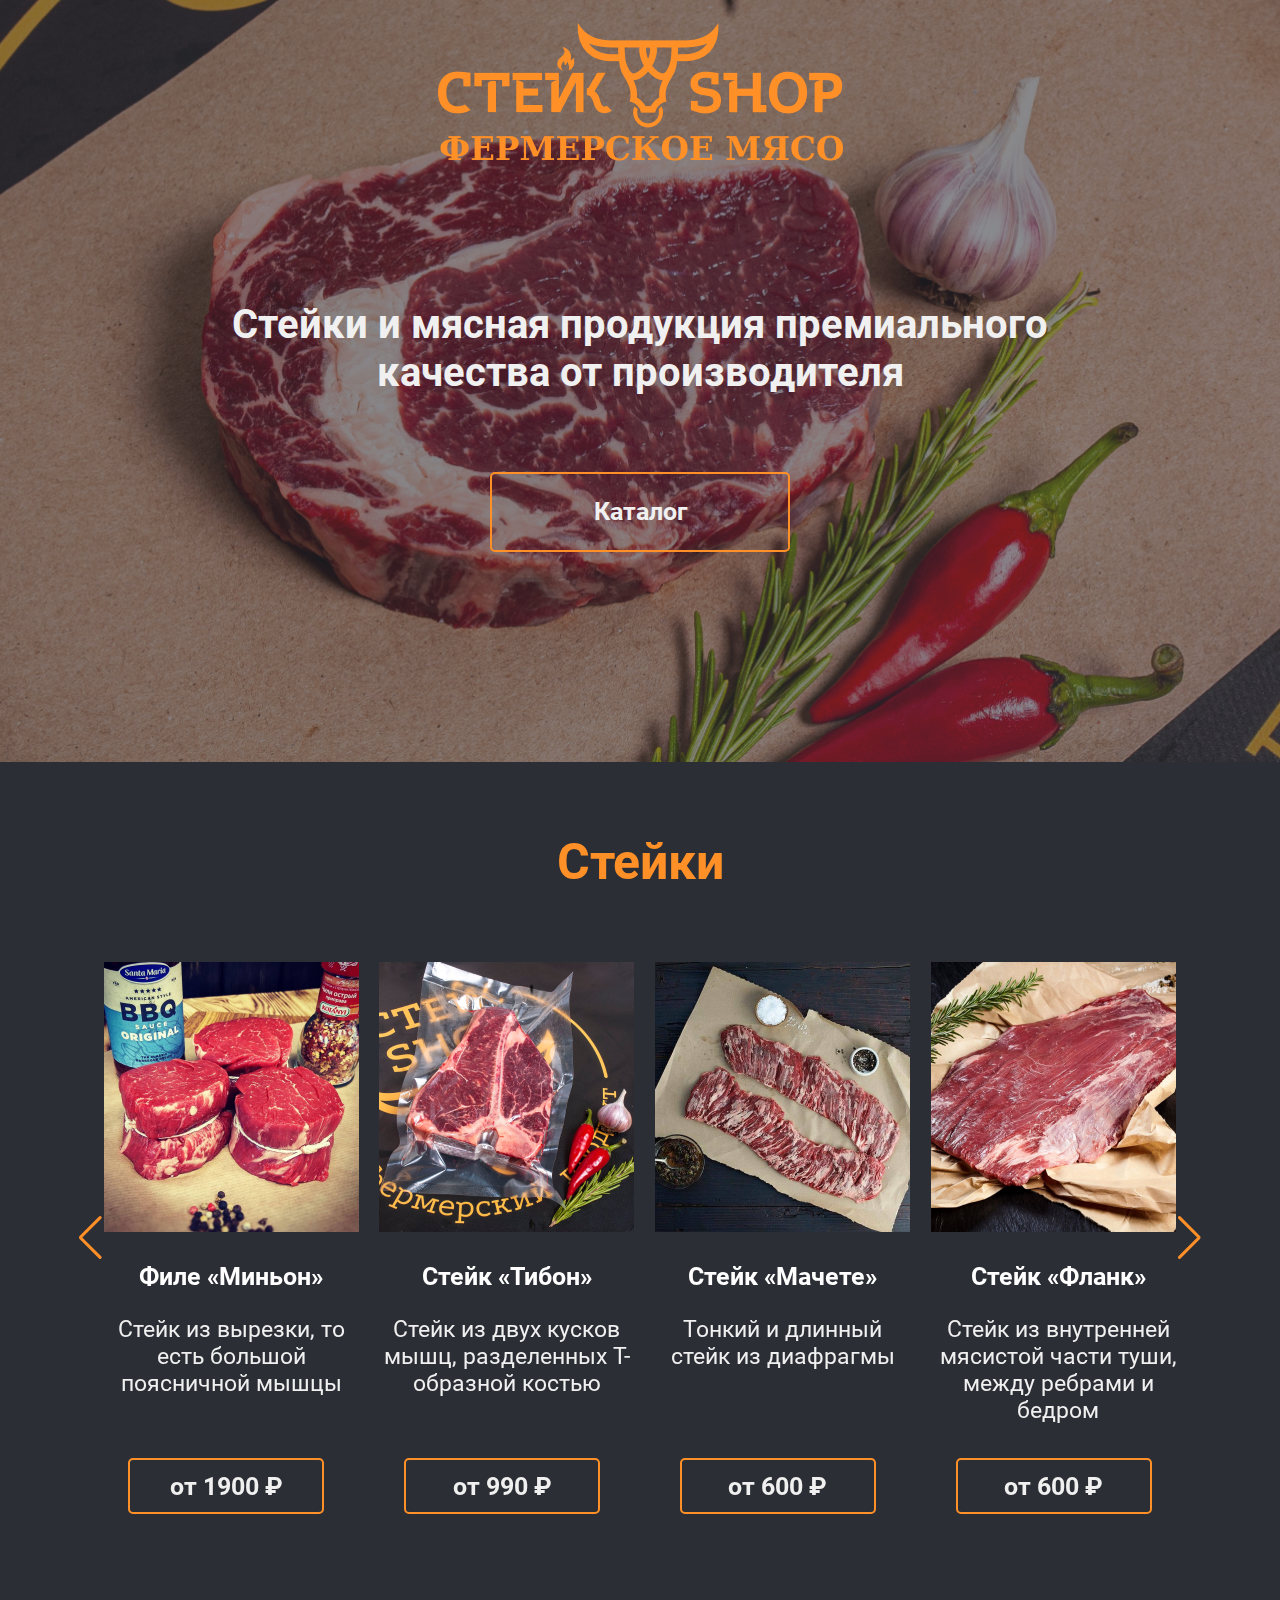
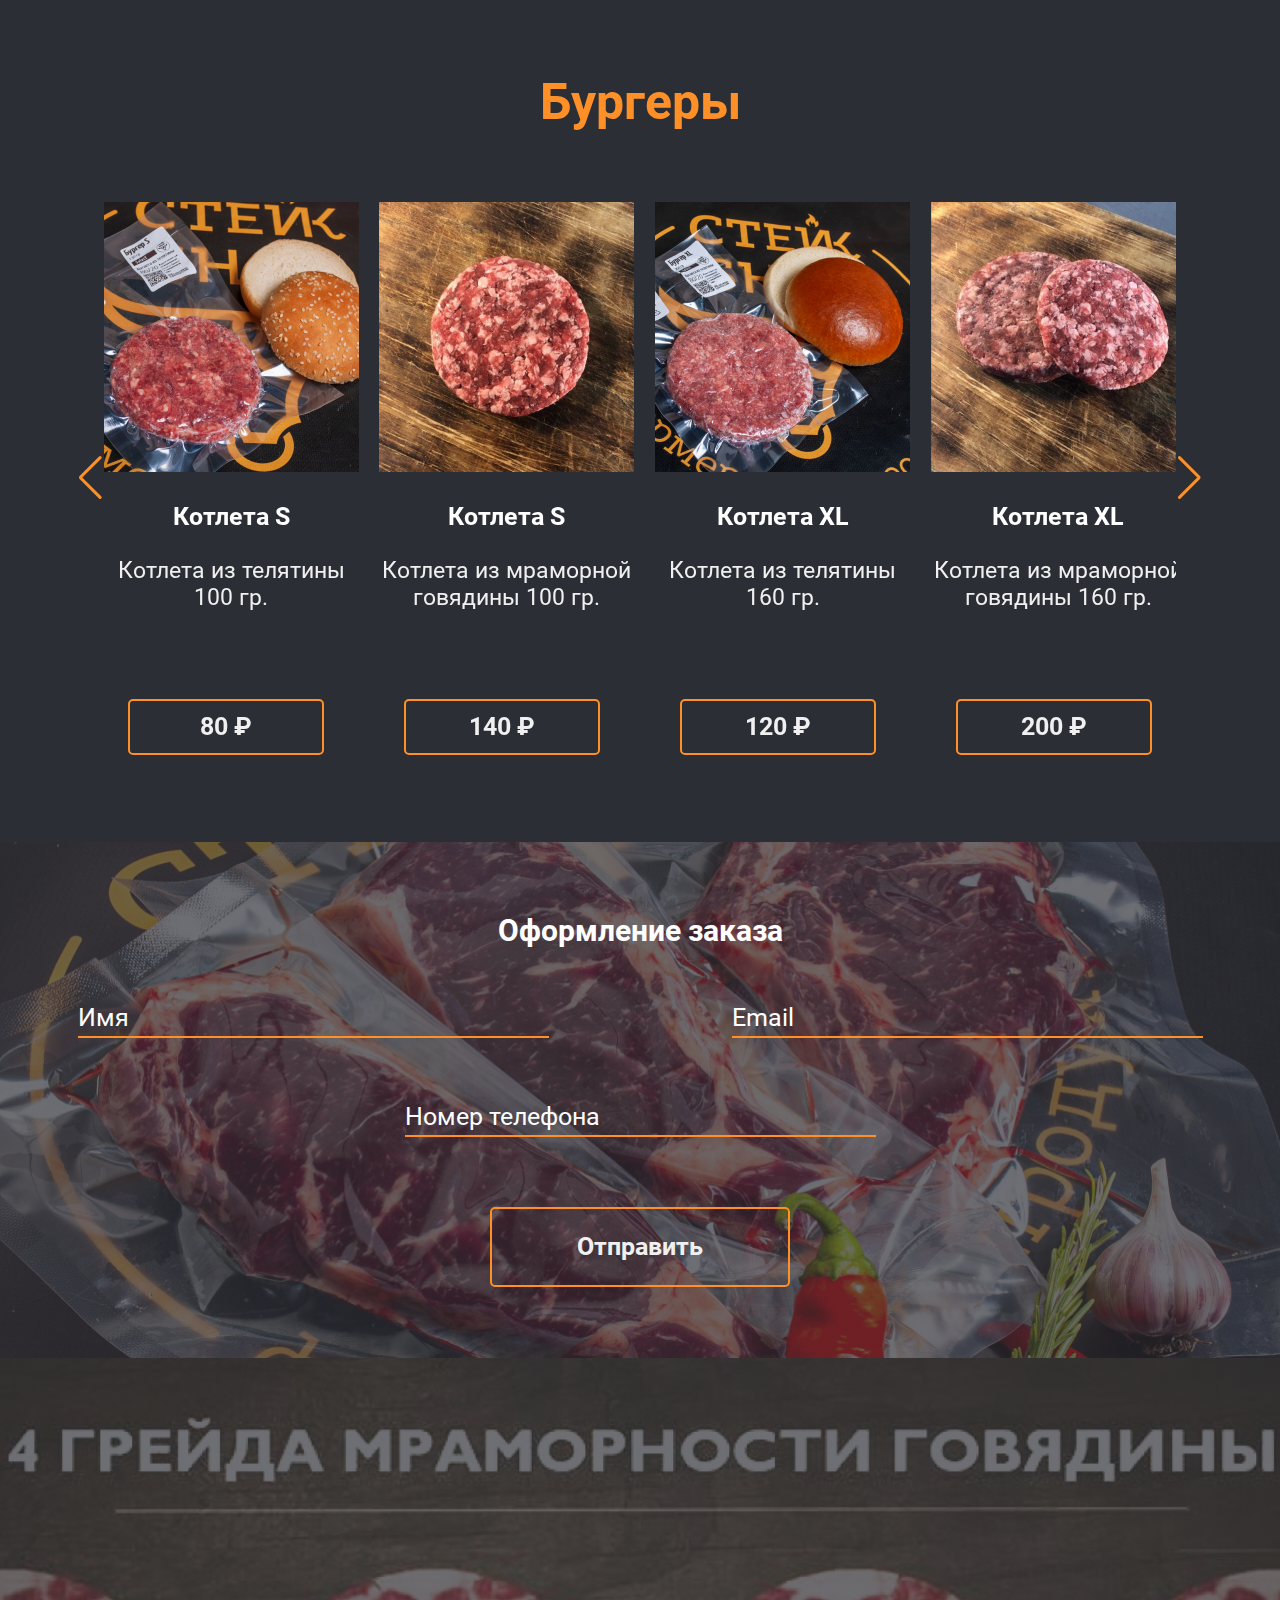
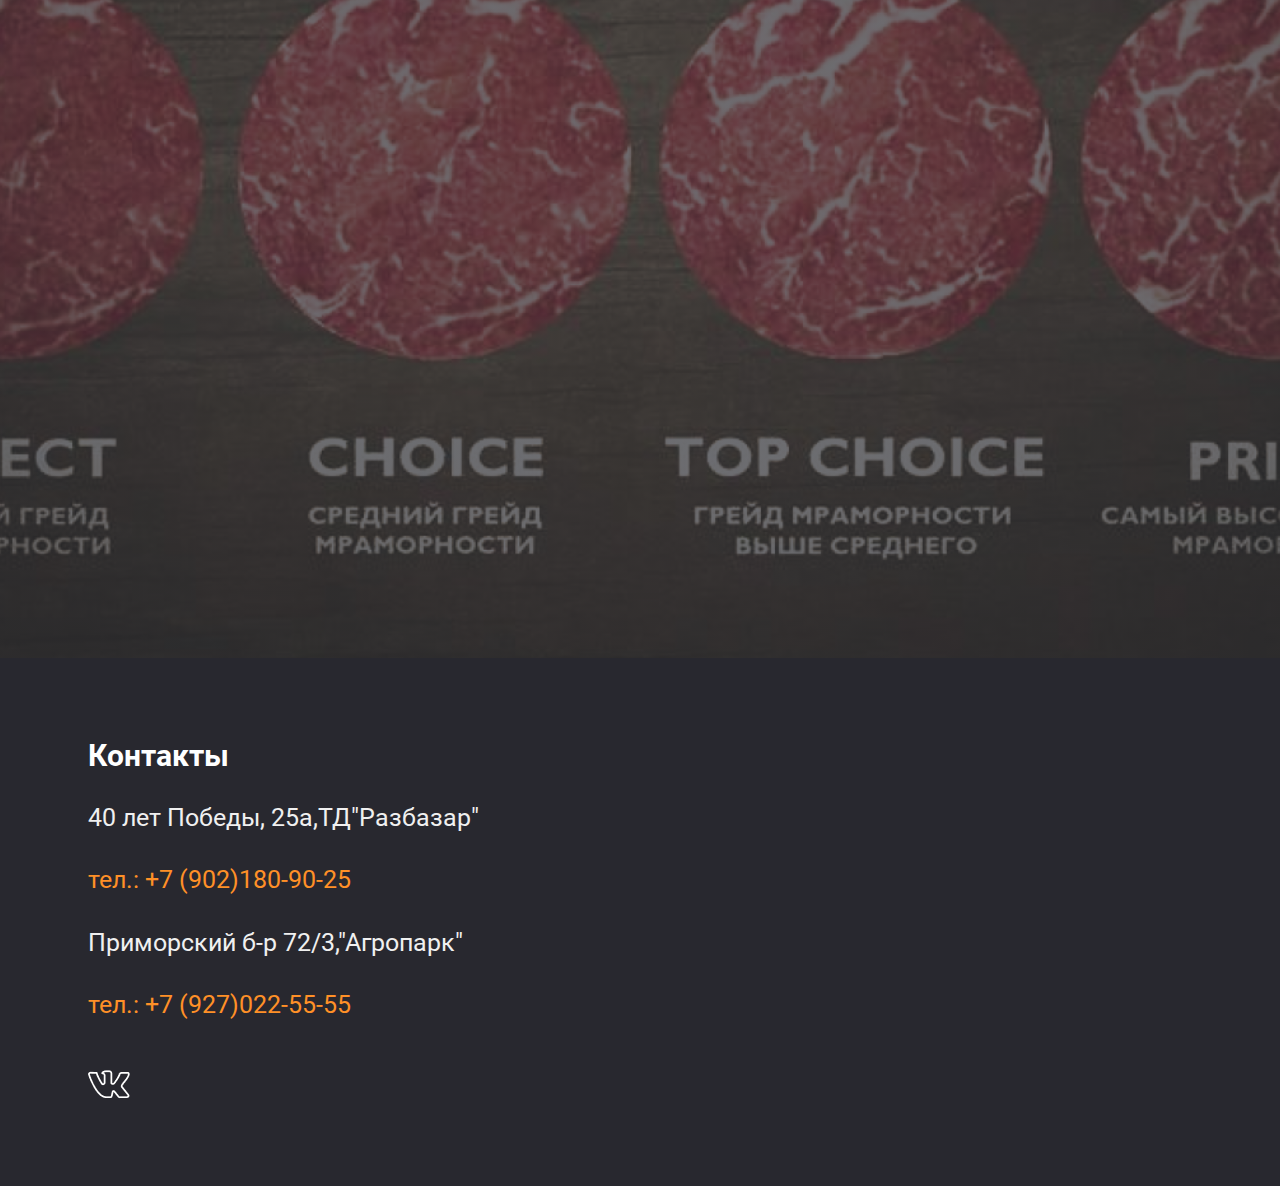
==== index.html @ 7bd22d9b "корректировка" ====
<!DOCTYPE html>
<html lang="ru">

<head>
    <meta charset="UTF-8">
    <meta http-equiv="X-UA-Compatible" content="IE=edge">
    <meta name="viewport" content="width=device-width, initial-scale=1.0, maximum-scale=1.0, user-scalable=no">
    <link rel="icon" href="">
    <title>СТЕЙК SHOP</title>
    <link href="css/bootstrap.min.css" rel="stylesheet">
    <link href="css/swiper-bundle.min.css" rel="stylesheet">
    <link href="css/style.css" rel="stylesheet">

</head>

<body>
<main class="main">
    <div class="container">

        <div class="header">
            <div class="header-logo">
                <img srcset="img/mv_Steak/logo_mv.png 144w, img/logo.png 405w"
                     sizes="(max-width: 768px) 144px, 405px"
                     src="img/logo.png" alt="СТЕЙК SHOP">
            </div>
        </div>

        <div class="main-content">
            <div class="main-title">
                <h1>Стейки и мясная продукция премиального<br>качества от производителя</h1>
            </div>
        </div>
        <a href="#catalog">
            <button class="button header-btn">
                Каталог
            </button>
        </a>

    </div>
</main>
<!-- Секция Карусели -->
<section id="catalog" class="features">
    <!-- Карусель Стейки -->
    <div class="container">
        <h1 class="section-header">
            Стейки
        </h1>
        <div class="swiper-box">
            <!-- Кнопка навигации-->
            <div class="swiper-button-prev"></div>
            <div class="swiper">
                <div class="swiper-wrapper">
                    <div class="swiper-slide">
                        <div id="1" class="link">
                            <div class="features-img">
                                <picture>
                                    <img srcset="img/Mobile/Minien.png 150w, img/Desktop/Minien.png 255w"
                                         sizes="(max-width: 768px) 150px, 255px"
                                         src="img/Desktop/Minien.png" alt="Филе «Миньон»">
                                </picture>
                            </div>
                            <h2 class="second-header">Филе «Миньон»</h2>
                            <P>Стейк из вырезки, то есть большой поясничной мышцы</P>
                        </div>
                        <a href="#order">
                            <button class="button header-btn">
                                от 1900 ₽
                            </button>
                        </a>
                    </div>
                    <div class="swiper-slide">
                        <div id="2" class="link">
                            <div class="features-img">
                                <picture>
                                    <img srcset="img/Mobile/Tibon.png 150w, img/Desktop/Tibon.png 255w"
                                         sizes="(max-width: 768px) 150px, 255px"
                                         src="img/Desktop/Tibon.png" alt="Стейк «Тибон»">
                                </picture>
                            </div>
                            <h2 class="second-header">Стейк «Тибон»</h2>
                            <P>Стейк из двух кусков мышц, разделенных
                                Т-образной костью</P>
                        </div>
                        <a href="#order">
                            <button class="button header-btn">
                                от 990 ₽
                            </button>
                        </a>
                    </div>
                    <div class="swiper-slide">
                        <div id="3" class="link">
                            <div class="features-img">
                                <picture>
                                    <img srcset="img/Mobile/machete.png 150w, img/Desktop/machete.png 255w"
                                         sizes="(max-width: 768px) 150px, 255px"
                                         src="img/Desktop/machete.png" alt="Стейк «Мачете»">
                                </picture>
                            </div>
                            <h2 class="second-header">Стейк «Мачете»</h2>
                            <P>Тонкий и длинный стейк из диафрагмы</P>
                        </div>
                        <a href="#order">
                            <button class="button header-btn">
                                от 600 ₽
                            </button>
                        </a>
                    </div>
                    <div class="swiper-slide">
                        <div id="4" class="link">
                            <div class="features-img">
                                <picture>
                                    <img srcset="img/Mobile/Flank.png 150w, img/Desktop/Flank.png 255w"
                                         sizes="(max-width: 768px) 150px, 255px"
                                         src="img/Desktop/Flank.png" alt="Стейк «Фланк»">
                                </picture>
                            </div>
                            <h2 class="second-header">Стейк «Фланк»</h2>
                            <P>Стейк из внутренней мясистой части туши, между ребрами
                                и бедром</P>
                        </div>
                        <a href="#order">
                            <button class="button header-btn">
                                от 600 ₽
                            </button>
                        </a>
                    </div>
                    <div class="swiper-slide">
                        <div id="5" class="link">
                            <div class="features-img">
                                <picture>
                                    <img srcset="img/Mobile/Ribay.png 150w, img/Desktop/Ribay.png 255w"
                                         sizes="(max-width: 768px) 150px, 255px"
                                         src="img/Desktop/Ribay.png" alt="Стейк «Рибай»">
                                </picture>
                            </div>
                            <h2 class="second-header">Стейк «Рибай»</h2>
                            <P>Толстый край спинной части реберной клетки быка </P>
                        </div>
                        <a href="#order">
                            <button class="button header-btn">
                                от 1400 ₽
                            </button>
                        </a>
                    </div>
                    <div class="swiper-slide">
                        <div id="6" class="link">
                            <div class="features-img">
                                <picture>
                                    <img srcset="img/Mobile/Cowboy.png 150w, img/Desktop/Cowboy.png 255w"
                                         sizes="(max-width: 768px) 150px, 255px"
                                         src="img/Desktop/Cowboy.png" alt="Стейк «Ковбой»">
                                </picture>
                            </div>
                            <h2 class="second-header">Стейк «Ковбой»</h2>
                            <P>Это тот же Рибай, только на коротком ребре</P>
                        </div>
                        <a href="#order">
                            <button class="button header-btn">
                                от 1200 ₽
                            </button>
                        </a>
                    </div>
                    <div class="swiper-slide">
                        <div id="7" class="link">
                            <div class="features-img">
                                <picture>
                                    <img srcset="img/Mobile/Tomagavk.png 150w, img/Desktop/Tomagavk.png 255w"
                                         sizes="(max-width: 768px) 150px, 255px"
                                         src="img/Desktop/Tomagavk.png" alt="Стейк «Томагавк»">
                                </picture>
                            </div>
                            <h2 class="second-header">Стейк «Томагавк»</h2>
                            <P>Рибай на длинном зачищенном ребре длиной примерно 15 сантиметров</P>
                        </div>
                        <a href="#order">
                            <button class="button header-btn">
                                от 1400 ₽
                            </button>
                        </a>
                    </div>
                    <div class="swiper-slide">
                        <div id="8" class="link">
                            <div class="features-img">
                                <picture>
                                    <img srcset="img/Mobile/Strip.png 150w, img/Desktop/Strip.png 255w"
                                         sizes="(max-width: 768px) 150px, 255px"
                                         src="img/Desktop/Strip.png" alt="Стейк «Стриплойн»">
                                </picture>
                            </div>
                            <h2 class="second-header">Стейк «Стриплойн»</h2>
                            <P>Тонкий филейный край, расположенный в поясничном отделе туши</P>
                        </div>
                        <a href="#order">
                            <button class="button header-btn">
                                от 1400 ₽
                            </button>
                        </a>
                    </div>
                    <div class="swiper-slide">
                        <div id="9" class="link">
                            <div class="features-img">
                                <picture>
                                    <img srcset="img/Mobile/chuck_roll.png 150w, img/Desktop/chuck_roll.png 255w"
                                         sizes="(max-width: 768px) 150px, 255px"
                                         src="img/Desktop/chuck_roll.png" alt="Филе «Чак-Ролл»">
                                </picture>
                            </div>
                            <h2 class="second-header">Филе «Чак-Ролл»</h2>
                            <P>Шейное филе, длинная спинная мышца между лопаткой и ребрами.</P>
                        </div>
                        <a href="#order">
                            <button class="button header-btn">
                                от 1400 ₽
                            </button>
                        </a>
                    </div>
                    <div class="swiper-slide">
                        <div id="10" class="link">
                            <div class="features-img">
                                <picture>
                                    <img srcset="img/Mobile/Top_Blade.png 150w, img/Desktop/Top_Blade.png 255w"
                                         sizes="(max-width: 768px) 150px, 255px"
                                         src="img/Desktop/Top_Blade.png" alt="Стейк «Топ-Блейд»">
                                </picture>
                            </div>
                            <h2 class="second-header">Стейк «Топ-Блейд»</h2>
                            <P>Стейк из наружной части лопатки, широкий, длинный кусок мяса</P>
                        </div>
                        <a href="#order">
                            <button class="button header-btn">
                                от 1400 ₽
                            </button>
                        </a>
                    </div>
                    <div class="swiper-slide">
                        <div id="11" class="link">
                            <div class="features-img">
                                <picture>
                                    <img srcset="img/Mobile/mv_Denver.png 150w, img/Desktop/Denver.png 255w"
                                         sizes="(max-width: 768px) 150px, 255px"
                                         src="img/Desktop/Denver.png" alt="Стейк «Денвер»">
                                </picture>
                            </div>
                            <h2 class="second-header">Стейк «Денвер»</h2>
                            <P>Небольшая мышца, расположенная между шейным отделом
                                и лопаткой</P>
                        </div>
                        <a href="#order">
                            <button class="button header-btn">
                                от 1800 ₽
                            </button>
                        </a>
                    </div>
                    <div class="swiper-slide">
                        <div id="12" class="link">
                            <div class="features-img">
                                <picture>
                                    <img srcset="img/Mobile/stew.png 150w, img/Desktop/stew.png 255w"
                                         sizes="(max-width: 768px) 150px, 255px"
                                         src="img/Desktop/stew.png" alt="Тушенка из телятины">
                                </picture>
                            </div>
                            <h2 class="second-header">Тушенка из телятины</h2>
                            <div class="text"></div>
                        </div>
                        <a href="#order">
                            <button class="button header-btn">
                                350 ₽
                            </button>
                        </a>
                    </div>
                </div>
            </div>
            <!-- Кнопка навигации-->
            <div class="swiper-button-next"></div>
        </div>
    </div>
    <!-- Карусель Бургеры -->
    <div class="container">
        <h1 class="section-header">
            Бургеры
        </h1>
        <div class="swiper-box">
            <!-- Кнопка навигации-->
            <div class="swiper-button-prev"></div>
            <div class="swiper">
                <div class="swiper-wrapper">
                    <div class="swiper-slide">
                        <div id="13" class="link">
                            <div class="features-img">
                                <picture>
                                    <img srcset="img/Mobile/veal_cutlet_S.png 150w, img/Desktop/veal_cutlet_S.png 255w"
                                         sizes="(max-width: 768px) 150px, 255px"
                                         src="img/Desktop/veal_cutlet_S.png" alt="Котлета S">
                                </picture>
                            </div>
                            <h2 class="second-header">Котлета S</h2>
                            <P>Котлета из телятины 100 гр.</P>
                        </div>
                        <a href="#order">
                            <button class="button header-btn">
                                80 ₽
                            </button>
                        </a>
                    </div>
                    <div class="swiper-slide">
                        <div id="14" class="link">
                            <div class="features-img">
                                <picture>
                                    <img srcset="img/Mobile/beef_cutlet_S.png 150w, img/Desktop/beef_cutlet_S.png 255w"
                                         sizes="(max-width: 768px) 150px, 255px"
                                         src="img/Desktop/beef_cutlet_S.png" alt="Котлета S">
                                </picture>
                            </div>
                            <h2 class="second-header">Котлета S</h2>
                            <P>Котлета из мраморной говядины 100 гр.</P>
                        </div>
                        <a href="#order">
                            <button class="button header-btn">
                                140 ₽
                            </button>
                        </a>
                    </div>
                    <div class="swiper-slide">
                        <div id="15" class="link">
                            <div class="features-img">
                                <picture>
                                    <img srcset="img/Mobile/veal_cutlet_XL.png 150w, img/Desktop/veal_cutlet_XL.png 255w"
                                         sizes="(max-width: 768px) 150px, 255px"
                                         src="img/Desktop/veal_cutlet_XL.png" alt="Котлета XL">
                                </picture>
                            </div>
                            <h2 class="second-header">Котлета XL</h2>
                            <P>Котлета из телятины 160 гр.</P>
                        </div>
                        <a href="#order">
                            <button class="button header-btn">
                                120 ₽
                            </button>
                        </a>
                    </div>
                    <div class="swiper-slide">
                        <div id="16" class="link">
                            <div class="features-img">
                                <picture>
                                    <img srcset="img/Mobile/beef_cutlet_XL.png 150w, img/Desktop/beef_cutlet_XL.png 255w"
                                         sizes="(max-width: 768px) 150px, 255px"
                                         src="img/Desktop/beef_cutlet_XL.png" alt="Котлета XL">
                                </picture>
                            </div>
                            <h2 class="second-header">Котлета XL</h2>
                            <P>Котлета из мраморной говядины 160 гр.</P>
                        </div>
                        <a href="#order">
                            <button class="button header-btn">
                                200 ₽
                            </button>
                        </a>
                    </div>
                    <div class="swiper-slide">
                        <div id="17" class="link">
                            <div class="features-img">
                                <picture>
                                    <img srcset="img/Mobile/bun.png 150w, img/Desktop/bun.png 255w"
                                         sizes="(max-width: 768px) 150px, 255px"
                                         src="img/Desktop/bun.png" alt="Булка S">
                                </picture>
                            </div>
                            <h2 class="second-header">Булка S</h2>
                            <P>Булки бриошь, с кунжутом белые и черные</P>
                        </div>
                        <a href="#order">
                            <button class="button header-btn">
                                35 ₽
                            </button>
                        </a>
                    </div>
                    <div class="swiper-slide">
                        <div id="18" class="link">
                            <div class="features-img">
                                <picture>
                                    <img srcset="img/Mobile/bun_XL.png 150w, img/Desktop/bun_XL.png 255w"
                                         sizes="(max-width: 768px) 150px, 255px"
                                         src="img/Desktop/bun_XL.png" alt="Булка XL">
                                </picture>
                            </div>
                            <h2 class="second-header">Булка XL</h2>
                            <P>Булки бриошь, с кунжутом белые и черные</P>
                        </div>
                        <a href="#order">
                            <button class="button header-btn">
                                55 ₽
                            </button>
                        </a>
                    </div>
                </div>
            </div>
            <!-- Кнопка навигации-->
            <div class="swiper-button-next"></div>
        </div>
    </div>
</section>

<!-- Секция заказы -->
<section id="order" class="order">
    <div class="container">
        <div class="form">
            <form action="telegram.php" method="POST">
                <h2 class="second-header">Оформление заказа</h2>
                <div class="row">
                    <div class="name col-md-6 col-sm-12 col-xs-12">
                        <input type="text" name="user_name" required placeholder="Имя">
                    </div>
                    <div class="email col-md-6 col-sm-12 col-xs-12">
                        <input type="email" name="user_email" required placeholder="Email">
                    </div>
                </div>
                <div class="row">
                    <div class="tel col-md-6 offset-3 col-sm-12 offset-0 col-xs-12 offset-0">
                        <input type="tel" name="user_phone" required placeholder="Номер телефона">
                    </div>
                </div>
                <button class="button header-btn" type="submit">Отправить</button>
            </form>
        </div>
    </div>
</section>

<!-- 4 грейда мраморности говядины -->
<section class="grays-marbling">
    <div class="container">
    </div>
</section>

<!-- Контакты, Карта -->
<section class="footer">
    <div class="container">
        <div class="row">
            <div class="contact col-md-5">
                <h2 class="second-header">Контакты</h2>
                <span>
                    <p><a href="https://yandex.ru/maps/-/CCUV5GELkB"> 40 лет Победы, 25а,ТД"Разбазар"</a></p>
                    <p>тел.: +7 (902)180-90-25</p>

            </span>
                <span>
                    <p><a href="https://yandex.ru/maps/-/CCUV5GRnpD">Приморский б-р 72/3,"Агропарк"</a></p>
                    <p>тел.: +7 (927)022-55-55</p>
            </span>
                <div class="icons">
                    <a href="https://vk.com/steakshop_tlt"><img src="/img/icons_vk.png" alt="VK"></a>
                </div>
            </div>
            <div class="maps col-lg-7">
                <script type="text/javascript" charset="utf-8" async
                        src="https://api-maps.yandex.ru/services/constructor/1.0/js/?um=constructor%3Aa43c01a1120e16d990e64a9cf4f2d2e958433772c87c37ae6808d0c36774c9ec&amp;width=635&amp;height=480&amp;lang=ru_RU&amp;scroll=true"></script>
            </div>
        </div>

    </div>

</section>


<!-- Модальные окна -->
<!-- Описаниие стейков -->
<div class='popup' id="popup1">
    <!-- Само (белое) модальное окно  -->
    <div class="popup-content">
        <!-- содержимое модального окна  -->
        <div class="popup-header">
            <!-- Кнопка закрыть  -->
            <div class="close1">
                <picture>
                    <source srcset="img/popup_mv/close.png" media="(max-width: 768px)">
                    <img src="img/popup/close.png" alt="Close">
                </picture>
            </div>
        </div>
        <!-- Тело окна  -->
        <div class="popup-body">
            <picture>
                <source srcset="img/popup_mv/mv_Minien.png" media="(max-width: 768px)">
                <img src="img/popup/Minien.png" alt="Филе «Миньон»">
            </picture>
            <div class="description">
                <span>
                    <h2>Филе «Миньон», 1 кг</h2>
                    <p>Стейк из вырезки, то есть большой поясничной мышцы. Эта мышца практически не
                                задействована в процессе
                                жизнедеятельности животных, поэтому она остается очень мягкой. Цельная вырезка
                                представляет собой
                                длинный кусок мяса. Его нарезают на небольшие цилиндры — толщина варьируется от 3 до
                                6 см.</p>

                    <p>Его ценят за сочность и мягкость, но не за вкус и аромат мяса.
                                Благодаря этому филе отлично сочетается со сложносочиненными соусами.
                                При готовке филе миньон нужно обжарить по четыре минуты со всех сторон, а потом
                                оставить отдыхать на
                                пять минут, завернув в фольгу, — либо же обжарить со всех сторон до хорошей корочки
                                и отправить на
                                10 минут в духовку. Рекомендуемая степень прожарки — medium. Чтобы сделать филе
                                миньон более сочным,
                                его часто оборачивают при готовке беконом; он также защищает поверхность стейка от
                                пересушивания.
                                Второй вариант добиться твердой, но не сухой корочки, — обмазывать стейк маслом в
                                процессе готовки.
                    </p>
                </span>
            </div>
        </div>
    </div>
</div>
<div class='popup' id="popup2">
    <!-- Само (белое) модальное окно  -->
    <div class="popup-content">
        <!-- содержимое модального окна  -->
        <div class="popup-header">
            <!-- Кнопка закрыть  -->
            <div class="close2">
                <picture>
                    <source srcset="img/popup_mv/close.png" media="(max-width: 768px)">
                    <img src="img/popup/close.png" alt="Close">
                </picture>
            </div>
        </div>
        <!-- Тело окна  -->
        <div class="popup-body">
            <picture>
                <source srcset="img/popup_mv/Tibon.png" media="(max-width: 768px)">
                <img src="img/popup/Tibon.png" alt="Стейк «Тибон», 1 кг">
            </picture>
            <div class="description">
                <span>
                    <h2>Стейк «Тибон», 1 кг</h2>
                    <p>Название (T-Bone Steak) полностью соответствует внешности — это стейк из двух кусков мышц,
                        разделенных Т-образной костью. С одной стороны — нежная постная вырезка, с другой —
                        брутальный, с насыщенным мясным вкусом стриплойн. Чем дальше от головы был вырезан стейк,
                        тем он крупнее и тем больше в нем вырезки (филе миньон).</p>
                    <p>Так как тибон по сути — два
                    разных стейка в одном, то готовить его нужно бережно, чтобы не пересушить вырезку, в то время
                    как стриплойн еще не готов. Обжаривать его нужно на сковороде на умеренном огне — в течение
                    15–20 минут, переворачивая каждые 2–3 минуты, причем часть с вырезкой лучше держать в стороне
                    от эпицентра жара. Либо поступить так: быстро обжарить на сильном огне до корочки, переворачивая
                    каждые 30 секунд, а потом доводить на умеренном огне, расположив часть с вырезкой в более холодной
                    зоне. Потом — непременно дать стейку отдохнуть. С угольным грилем те же рекомендации. Идеальная
                    степень прожарки — medium rare.</p>
                </span>
            </div>
        </div>
    </div>
</div>
<div class='popup' id="popup3">
    <!-- Само (белое) модальное окно  -->
    <div class="popup-content">
        <!-- содержимое модального окна  -->
        <div class="popup-header">
            <!-- Кнопка закрыть  -->
            <div class="close3">
                <picture>
                    <source srcset="img/popup_mv/close.png" media="(max-width: 768px)">
                    <img src="img/popup/close.png" alt="Close">
                </picture>
            </div>
        </div>
        <!-- Тело окна  -->
        <div class="popup-body">
            <picture>
                <source srcset="img/popup_mv/machete.png" media="(max-width: 768px)">
                <img src="img/popup/machete.png" alt="Стейк «Мачете», 1 кг">
            </picture>
            <div class="description">
                <span>
                    <h2>Стейк «Мачете», 1 кг</h2>
                    <p>Стейк Мачете - это тонкий и длинный стейк из диафрагмы, названный так за то, что напоминает
                        формой латиноамериканский сельскохозяйственный нож.</p>
                    <p>Чтобы смягчить мясо, рекомендуется
                    предварительно его зачистить от многочисленных пленок и слегка предварительно замариновать
                    (подходят маринады из лука или цитрусовых, а также с добавлением соевого или вустерширского
                    соуса и уксуса вроде бальзамического).</p>
                    <p>Еще один способ сделать Мачете мягче — перед
                    маринованием сделать на нем небольшие сетчатые надрезы с обеих сторон. Маринованный стейк
                    жарится быстро, по 3 минуты с каждой стороны.</p>
                </span>
            </div>
        </div>
    </div>
</div>
<div class='popup' id="popup4">
    <!-- Само (белое) модальное окно  -->
    <div class="popup-content">
        <!-- содержимое модального окна  -->
        <div class="popup-header">
            <!-- Кнопка закрыть  -->
            <div class="close4">
                <picture>
                    <source srcset="img/popup_mv/close.png" media="(max-width: 768px)">
                    <img src="img/popup/close.png" alt="Close">
                </picture>
            </div>
        </div>
        <!-- Тело окна  -->
        <div class="popup-body">
            <picture>
                <source srcset="img/popup_mv/Flank.png" media="(max-width: 768px)">
                <img src="img/popup/Flank.png" alt="Стейк «Фланк», 1 кг">
            </picture>
            <div class="description">
                <span>
                    <h2>Стейк «Фланк», 1 кг</h2>
                    <p>Стейк из пашины, то есть из внутренней мясистой части туши, расположенной между ребрами и
                        бедром ближе к паховой области животного. Из этого отруба получаются довольно жесткие и
                        постные стейки, но на вкус они очень яркие, с отчетливым мясным ароматом. </p>
                    <p>Разумнее всего Фланк замариновать — минимум на пару часов, а лучше на ночь. Варианты
                        маринада — соус чимичурри; сочетание растительного масла, винного уксуса, чеснока и
                        соевого соуса и меда; комбинация из лука, соевого соуса, оливкового масла, бальзамического
                        уксуса и сахара.</p>
                    <p>Маринованный стейк обжарьте на угольном гриле или сковороде в течение минут десяти,
                        регулярно переворачивая, — до прожарки medium rare, максимум medium. (В контактном
                        гриле переворачивать, естественно, не нужно.)</p>',
                </span>
            </div>
        </div>
    </div>
</div>
<div class='popup' id="popup5">
    <!-- Само (белое) модальное окно  -->
    <div class="popup-content">
        <!-- содержимое модального окна  -->
        <div class="popup-header">
            <!-- Кнопка закрыть  -->
            <div class="close5">
                <picture>
                    <source srcset="img/popup_mv/close.png" media="(max-width: 768px)">
                    <img src="img/popup/close.png" alt="Close">
                </picture>
            </div>
        </div>
        <!-- Тело окна  -->
        <div class="popup-body">
            <picture>
                <source srcset="img/popup_mv/Ribay.png" media="(max-width: 768px)">
                <img src="img/popup/Ribay.png" alt="Стейк «Рибай», 1 кг">
            </picture>
            <div class="description">
                <span>
                    <h2>Стейк «Рибай», 1 кг</h2>
                    <p>Самый известный и популярный стейк в мире. Берется из толстого края спинной части реберной
                        клетки быка — от 6-го по 12-е ребро.</p>
                    <p>Рибай состоит из мышц, на которые в течение жизни животного приходится минимальная нагрузка,
                        поэтому волокна мяса здесь мягкие и нежные. Это самый неприхотливый в приготовлении и
                        гарантированно вкусный и мягкий стейк.</p>
                    <p>Идеальная степень прожарки Рибая — medium rare. Готовить этот стейк очень просто: посолить,
                        обжарить каждую сторону и бока Рибая на очень горячей сковороде или угольном гриле в течение
                        минуты. Весь процесс обжарки займет примерно четыре-шесть минут для среднего стейка весом
                        300 г, за это время стейк достигнет состояния medium rare. Если вы хотите получше прожарить
                        мясо, уменьшите огонь или переложите стейк на более холодную секцию гриля и доведите до
                        желаемого уровня готовности.</p>
                </span>
            </div>
        </div>
    </div>
</div>
<div class='popup' id="popup6">
    <!-- Само (белое) модальное окно  -->
    <div class="popup-content">
        <!-- содержимое модального окна  -->
        <div class="popup-header">
            <!-- Кнопка закрыть  -->
            <div class="close6">
                <picture>
                    <source srcset="img/popup_mv/close.png" media="(max-width: 768px)">
                    <img src="img/popup/close.png" alt="Close">
                </picture>
            </div>
        </div>
        <!-- Тело окна  -->
        <div class="popup-body">
            <picture>
                <source srcset="img/popup_mv/Cowboy.png" media="(max-width: 768px)">
                <img src="img/popup/Cowboy.png" alt="Стейк «Ковбой», 1 кг">
            </picture>
            <div class="description">
                <span>
                    <h2>Стейк «Ковбой», 1 кг</h2>
                    <p>Это тот же Рибай, только на коротком ребре.</p>
                    <p>Если готовить Ковбой на угольном гриле, то сначала лучше его потомить минутпятнадцать-двадцать
                        в холодной зоне, переворачивая  каждые пять минут, а потом уже быстро обжарить с двух сторон
                        на сильном огне до образования аппетитной корочки.</p>
                    <p>Если готовить на сковородке, то нужно быстро обжарить его на сильном огне со всех сторон,
                        включая края, а потом отправить в духовку, разогретую до 200 градусов (время, которое он
                        должен там провести, зависит от нужной степени прожарки; проще всего контролировать ее с
                        помощью термощупа). Рекомендуемая степень прожарки — medium.</p>

                </span>
            </div>
        </div>
    </div>
</div>
<div class='popup' id="popup7">
    <!-- Само (белое) модальное окно  -->
    <div class="popup-content">
        <!-- содержимое модального окна  -->
        <div class="popup-header">
            <!-- Кнопка закрыть  -->
            <div class="close7">
                <picture>
                    <source srcset="img/popup_mv/close.png" media="(max-width: 768px)">
                    <img src="img/popup/close.png" alt="Close">
                </picture>
            </div>
        </div>
        <!-- Тело окна  -->
        <div class="popup-body">
            <picture>
                <source srcset="img/popup_mv/Tomagavk.png" media="(max-width: 768px)">
                <img src="img/popup/Tomagavk.png" alt="Стейк «Томагавк», 1 кг">
            </picture>
            <div class="description">
                <span>
                    <h2>Стейк «Томагавк», 1 кг</h2>
                    <p>Тот же стейк Рибай на длинном зачищенном ребре длиной примерно 15 сантиметров: он напоминает
                        боевой индейский топорик, отсюда и название.</p>
                    <p>Многие продавцы и повара, утверждают, что смысл кости не только в визуальном вау-эффекте — а в
                        том насыщенном аромате, который она придает мясу.</p>
                    <p>Для  Томагавка понадобится либо гриль, либо порядочного размера сковородка. Обращаться с
                        Томагавком нужно так же, как с Ковбоем.</p>
                </span>
            </div>
        </div>
    </div>
</div>
<div class='popup' id="popup8">
    <!-- Само (белое) модальное окно  -->
    <div class="popup-content">
        <!-- содержимое модального окна  -->
        <div class="popup-header">
            <!-- Кнопка закрыть  -->
            <div class="close8">
                <picture>
                    <source srcset="img/popup_mv/close.png" media="(max-width: 768px)">
                    <img src="img/popup/close.png" alt="Close">
                </picture>
            </div>
        </div>
        <!-- Тело окна  -->
        <div class="popup-body">
            <picture>
                <source srcset="img/popup_mv/Strip.png" media="(max-width: 768px)">
                <img src="img/popup/Strip.png" alt="Стейк «Стриплойн», 1 кг">
            </picture>
            <div class="description">
                <span>
                    <h2>Стейк «Стриплойн», 1 кг</h2>
                    <p>Он же стейк «Нью-Йорк». Вырезается  из тонкого филейного края, расположенного в поясничном
                        отделе туши после 13-го ребра. По периметру стейка идет полоска жира.</p>

                    <p>Стриплойн отличают крупные и плотные мясные волокна и небольшое содержание межмускульного жира.
                        Он более ароматный, чем Рибай, с ярко выраженным мясным вкусом — но за Стрпилойном  нужен глаз
                        да глаз.</p>
                    <p>Готовить  Стриплойн  надо сначала на сильном огне, потом на медленном (в случае с угольным
                        грилем — сначала на сильном огне, потом в более холодной зоне). Идеальная степень прожарки —
                        medium rare. Приправлять этот стейк лучше всего только солью и перцем, чтобы ничто не
                        перебивало вкус мяса.</p>
                </span>
            </div>
        </div>
    </div>
</div>
<div class='popup' id="popup9">
    <!-- Само (белое) модальное окно  -->
    <div class="popup-content">
        <!-- содержимое модального окна  -->
        <div class="popup-header">
            <!-- Кнопка закрыть  -->
            <div class="close9">
                <picture>
                    <source srcset="img/popup_mv/close.png" media="(max-width: 768px)">
                    <img src="img/popup/close.png" alt="Close">
                </picture>
            </div>
        </div>
        <!-- Тело окна  -->
        <div class="popup-body">
            <picture>
                <source srcset="img/popup_mv/chuck_roll.png" media="(max-width: 768px)">
                <img src="img/popup/chuck_roll.png" alt="Стейк «Чак-Ролл», 1 кг">
            </picture>
            <div class="description">
                <span>
                    <h2>Стейк «Чак-Ролл», 1 кг</h2>
                    <p>Шейное филе, часть длинной спинной мышцы между лопаткой и ребрами.</p>
                    <p>По вкусу Чак-ролл напоминает рибай (это отруба-соседи), но это довольно жилистое мясо, и
                        стейк из него вряд ли будет таять во рту.</p>
                    <p>Этот отруб идеально подходит для тушения и — после предварительного маринования — для шашлыков.
                        Для стейков его также можно замариновать. А можно, посолив и поперчив и надрезав в нескольких
                        местах жилу, проходящую через стейк (благодаря этому она в процессе приготовления станет
                        несколько мягче), обжарить по паре минут с каждой стороны на сильном огне, доготавливать на
                        медленном, так же переворачивая каждую пару минут. Рекомендуемая степень прожарки — medium.</p>
                </span>
            </div>
        </div>
    </div>
</div>
<div class='popup' id="popup10">
    <!-- Само (белое) модальное окно  -->
    <div class="popup-content">
        <!-- содержимое модального окна  -->
        <div class="popup-header">
            <!-- Кнопка закрыть  -->
            <div class="close10">
                <picture>
                    <source srcset="img/popup_mv/close.png" media="(max-width: 768px)">
                    <img src="img/popup/close.png" alt="Close">
                </picture>
            </div>
        </div>
        <!-- Тело окна  -->
        <div class="popup-body">
            <picture>
                <source srcset="img/popup_mv/Top_Blade.png" media="(max-width: 768px)">
                <img src="img/popup/Top_Blade.png" alt="Стейк «Топ-Блейд», 1 кг">
            </picture>
            <div class="description">
                <span>
                    <h2>Стейк «Топ-Блейд», 1 кг</h2>
                    <p>Стейк из наружной части лопатки, широкий, длинный кусок мяса. Вторая по нежности и мягкости
                        (после вырезки) часть туши, к тому же стоящая раза в два дешевле.</p>
                    <p>Топ-блейд разделяется надвое соединительной тканью — и это создает проблемы при жарке: высокая
                        температура превращает ее просто-напросто в резину. Выход — просто аккуратно избегать ее с
                        помощью ножа на тарелке. Или предварительно замариновать стейк — варианты основы все те же:
                        лук, цитрусовые, вино, уксус, выбирайте на вкус (сахар и мед — по желанию, они нужны не
                        столько для сладости, сколько для обеспечивающей красивую корочку реакции Майара, в которую
                        вступают сахара и аминокислоты).</p>
                    <p>Рекомендуемая степень прожарки — medium rare или medium. Топ-блейд также неплохо подходит для
                        тушения — и вот тогда соединительная ткань уже не помеха. Из этой части получаются также и
                        отличные шашлыки.</p>
                </span>
            </div>
        </div>
    </div>
</div>
<div class='popup' id="popup11">
    <!-- Само (белое) модальное окно  -->
    <div class="popup-content">
        <!-- содержимое модального окна  -->
        <div class="popup-header">
            <!-- Кнопка закрыть  -->
            <div class="close11">
                <picture>
                    <source srcset="img/popup_mv/close.png" media="(max-width: 768px)">
                    <img src="img/popup/close.png" alt="Close">
                </picture>
            </div>
        </div>
        <!-- Тело окна  -->
        <div class="popup-body">
            <picture>
                <source srcset="img/popup_mv/Denver.png" media="(max-width: 768px)">
                <img src="img/popup/Denver.png" alt="Стейк «Денвер», 1 кг">
            </picture>
            <div class="description">
                <span>
                    <h2>Стейк «Денвер», 1 кг</h2>
                    <p>Стейк из небольшой мышцы, расположенной между шейным отделом позвоночника и лопаткой. Это самая
                        нежная часть шейного отруба: в отличие от чак-ролла денвер — относительно мягкий стейк.</p>
                    <p>Лучшие стейки получаются из выдержанного отруба, не помешает Денверу и маринад.</p>
                    <p>Оптимальная степень прожарки денвера — medium или medium well. Посолите и поперчите его (можно
                        добавить и другие специи вроде тмина и чеснока), дайте полежать минут десять, потом обжарьте
                        до корочки на сковороде или угольном гриле 1–2 минуты с каждой стороны и дальше готовьте на
                        более слабом огне минут 7, регулярно переворачивая. Потом, как и другим стейкам, дайте
                        отдохнуть минут 5 под фольгой.</p>
                </span>
            </div>
        </div>
    </div>
</div>
<div class='popup' id="popup12">
    <!-- Само (белое) модальное окно  -->
    <div class="popup-content">
        <!-- содержимое модального окна  -->
        <div class="popup-header">
            <!-- Кнопка закрыть  -->
            <div class="close12">
                <picture>
                    <source srcset="img/popup_mv/close.png" media="(max-width: 768px)">
                    <img src="img/popup/close.png" alt="Close">
                </picture>
            </div>
        </div>
        <!-- Тело окна  -->
        <div class="popup-body">
            <picture>
                <source srcset="img/popup_mv/stew.png" media="(max-width: 768px)">
                <img src="img/popup/stew.png" alt="Тушёнка из телятины">
            </picture>
            <div class="description">
                <span>
                    <h2>Тушёнка из телятины</h2>
                </span>
            </div>
        </div>
    </div>
</div>
<div class='popup' id="popup13">
    <!-- Само (белое) модальное окно  -->
    <div class="popup-content">
        <!-- содержимое модального окна  -->
        <div class="popup-header">
            <!-- Кнопка закрыть  -->
            <div class="close13">
                <picture>
                    <source srcset="img/popup_mv/close.png" media="(max-width: 768px)">
                    <img src="img/popup/close.png" alt="Close">
                </picture>
            </div>
        </div>
        <!-- Тело окна  -->
        <div class="popup-body">
            <picture>
                <source srcset="img/popup_mv/veal_cutlet_XL.png" media="(max-width: 768px)">
                <img src="img/popup/veal_cutlet_XL.png" alt="Котлета XL из телятины, 160 гр">
            </picture>
            <div class="description">
                <span>
                    <h2>Котлета XL из телятины, 160 гр</h2>
                </span>
            </div>
        </div>
    </div>
</div>
<div class='popup' id="popup14">
    <!-- Само (белое) модальное окно  -->
    <div class="popup-content">
        <!-- содержимое модального окна  -->
        <div class="popup-header">
            <!-- Кнопка закрыть  -->
            <div class="close14">
                <picture>
                    <source srcset="img/popup_mv/close.png" media="(max-width: 768px)">
                    <img src="img/popup/close.png" alt="Close">
                </picture>
            </div>
        </div>
        <!-- Тело окна  -->
        <div class="popup-body">
            <picture>
                <source srcset="img/popup_mv/beef_cutlet_XL.png" media="(max-width: 768px)">
                <img src="img/popup/beef_cutlet_XL.png" alt="Котлета XL из мраморной говядины, 160 гр">
            </picture>
            <div class="description">
                <span>
                    <h2>Котлета XL из мраморной говядины, 160 гр</h2>
                </span>
            </div>
        </div>
    </div>
</div>
<div class='popup' id="popup15">
    <!-- Само (белое) модальное окно  -->
    <div class="popup-content">
        <!-- содержимое модального окна  -->
        <div class="popup-header">
            <!-- Кнопка закрыть  -->
            <div class="close15">
                <picture>
                    <source srcset="img/popup_mv/close.png" media="(max-width: 768px)">
                    <img src="img/popup/close.png" alt="Close">
                </picture>
            </div>
        </div>
        <!-- Тело окна  -->
        <div class="popup-body">
            <picture>
                <source srcset="img/popup_mv/bun_S.png" media="(max-width: 768px)">
                <img src="img/popup/bun_S.png" alt="Булка S">
            </picture>
            <div class="description">
                <span>
                    <h2>Булка S</h2>
                </span>
            </div>
        </div>
    </div>
</div>
<div class='popup' id="popup16">
    <!-- Само (белое) модальное окно  -->
    <div class="popup-content">
        <!-- содержимое модального окна  -->
        <div class="popup-header">
            <!-- Кнопка закрыть  -->
            <div class="close16">
                <picture>
                    <source srcset="img/popup_mv/close.png" media="(max-width: 768px)">
                    <img src="img/popup/close.png" alt="Close">
                </picture>
            </div>
        </div>
        <!-- Тело окна  -->
        <div class="popup-body">
            <picture>
                <source srcset="img/popup_mv/bun_XL.png" media="(max-width: 768px)">
                <img src="img/popup/bun_XL.png" alt="Булка XL">
            </picture>
            <div class="description">
                <span>
                    <h2>Булка XL</h2>
                </span>
            </div>
        </div>
    </div>
</div>
<div class='popup' id="popup17">
    <!-- Само (белое) модальное окно  -->
    <div class="popup-content">
        <!-- содержимое модального окна  -->
        <div class="popup-header">
            <!-- Кнопка закрыть  -->
            <div class="close17">
                <picture>
                    <source srcset="img/popup_mv/close.png" media="(max-width: 768px)">
                    <img src="img/popup/close.png" alt="Close">
                </picture>
            </div>
        </div>
        <!-- Тело окна  -->
        <div class="popup-body">
            <picture>
                <source srcset="img/popup_mv/veal_cutlet_S.png" media="(max-width: 768px)">
                <img src="img/popup/veal_cutlet_S.png" alt="Котлета S из телятины, 100 гр">
            </picture>
            <div class="description">
                <span>
                    <h2>Котлета S из телятины, 100 гр</h2>
                </span>
            </div>
        </div>
    </div>
</div>
<div class='popup' id="popup18">
    <!-- Само (белое) модальное окно  -->
    <div class="popup-content">
        <!-- содержимое модального окна  -->
        <div class="popup-header">
            <!-- Кнопка закрыть  -->
            <div class="close18">
                <picture>
                    <source srcset="img/popup_mv/close.png" media="(max-width: 768px)">
                    <img src="img/popup/close.png" alt="Close">
                </picture>
            </div>
        </div>
        <!-- Тело окна  -->
        <div class="popup-body">
            <picture>
                <source srcset="img/popup_mv/beef_cutlet_S.png" media="(max-width: 768px)">
                <img src="img/popup/beef_cutlet_S.png" alt="Котлета S из мраморной говядины, 100 гр">
            </picture>
            <div class="description">
                <span>
                    <h2>Котлета S из мраморной говядины, 100 гр</h2>
                </span>
            </div>
        </div>
    </div>
</div>


<script src="/js/swiper-bundle.min.js"></script>
<script src="/js/script.js"></script>
</body>

</html>
---- css/style.css ----
/* Font settingy */
@font-face {
  font-family: 'Roboto_bold';
  src: url('../fonts/Roboto-Bold.eot');
  src: url('../fonts/Roboto-Bold.eot?#iefix') format('embedded-opentype'), url('../fonts/Roboto-Bold.woff2') format('woff2'), url('../fonts/Roboto-Bold.woff') format('woff'), url('../fonts/Roboto-Bold.ttf') format('truetype'), url('../fonts/Roboto-Bold.svg#Roboto-Bold') format('svg');
  font-weight: bold;
  font-style: normal;
  font-display: swap;
}
@font-face {
  font-family: 'Roboto_regular';
  src: url('../fonts/Roboto-Regular.eot');
  src: url('../fonts/Roboto-Regular.eot?#iefix') format('embedded-opentype'), url('../fonts/Roboto-Regular.woff2') format('woff2'), url('../fonts/Roboto-Regular.woff') format('woff'), url('../fonts/Roboto-Regular.ttf') format('truetype'), url('../fonts/Roboto-Regular.svg#Roboto-Regular') format('svg');
  font-weight: normal;
  font-style: normal;
  font-display: swap;
}
@font-face {
  font-family: 'Roboto_medium';
  src: url('../fonts/Roboto-Medium.eot');
  src: url('../fonts/Roboto-Medium.eot?#iefix') format('embedded-opentype'), url('../fonts/Roboto-Medium.woff2') format('woff2'), url('../fonts/Roboto-Medium.woff') format('woff'), url('../fonts/Roboto-Medium.ttf') format('truetype'), url('../fonts/Roboto-Medium.svg#Roboto-Medium') format('svg');
  font-weight: 500;
  font-style: normal;
  font-display: swap;
}
/* Colors*/
/* Basic setting */
html {
  font-size: 10px;
  scroll-behavior: smooth;
}
body {
  font-family: 'Roboto_regular', sans-serif;
}
a {
  text-decoration: none;
  color: #f0f0f0;
}
/* Typography */
section {
  padding: 0;
}
.section-header {
  font-family: 'Roboto_bold', sans-serif;
  font-size: 5rem;
  text-align: center;
  color: #ff9027;
  margin-bottom: 0;
}
button {
  font-family: 'Roboto_bold', sans-serif;
  background-color: transparent;
  border-color: #ff9027;
  border-radius: 0.5rem;
  color: #f0f0f0;
  font-size: 2.5rem;
  border-style: solid;
}
button:hover {
  cursor: pointer;
  background-color: #ff9027;
  transition: all 0.3s;
}
button:focus,
input:focus,
a:focus {
  outline: none;
}
.main {
  padding: 2.3rem 0 21rem;
  text-align: center;
  background: linear-gradient(#2C2E358F, #2C2E358F), url(../img/main_bg.png) center center no-repeat;
  background-size: auto, cover;
}
.main .container button {
  margin-top: 7rem;
  width: 30rem;
  height: 8rem;
}
.main-title h1 {
  font-family: 'Roboto_bold', sans-serif;
  margin-top: 14rem;
  font-weight: 800;
  font-size: 4rem;
  color: #f0f0f0;
}
.features {
  background-color: #2C2E35;
}
.features .container {
  padding-top: 7rem;
  padding-bottom: 8.8rem;
}
.features .container .section-header {
  font-family: 'Roboto_bold', sans-serif;
  margin-bottom: 7rem;
}
.features .container .swiper-box {
  display: flex;
  align-items: center;
  width: 100%;
}
.features .container .swiper-box .swiper-button-prev,
.features .container .swiper-box .swiper-button-next {
  position: unset;
  margin: 0;
  color: #ff9027;
}
.features .container .swiper-box .swiper {
  width: 111rem;
}
.features .container .swiper-box .swiper .swiper-wrapper {
  color: #f0f0f0;
  text-align: center;
}
.features .container .swiper-box .swiper .swiper-wrapper .swiper-slide {
  margin-right: 0;
}
.features .container .swiper-box .swiper .swiper-wrapper .swiper-slide h2 {
  font-family: 'Roboto_bold', sans-serif;
  display: inline-block;
  text-align: center;
  font-size: 2.5rem;
  line-height: 2.93rem;
  margin-top: 3rem;
  margin-bottom: 0;
  width: 25.5rem;
}
.features .container .swiper-box .swiper .swiper-wrapper .swiper-slide p {
  display: inline-block;
  text-align: center;
  font-size: 2.3rem;
  line-height: 2.7rem;
  margin-top: 2.5rem;
  height: 12.6rem;
  margin-bottom: 0;
  width: 25.5rem;
}
.features .container .swiper-box .swiper .swiper-wrapper .swiper-slide .text {
  height: 12rem;
}
.features .container .swiper-box .swiper .swiper-wrapper .swiper-slide button {
  margin-top: 1.6rem;
  height: 5.6rem;
  width: 19.6rem;
}
-img {
  display: inline-block;
  text-align: center;
}
.second-header {
  font-family: 'Roboto_bold', sans-serif;
  font-size: 3rem;
  color: #ffffff;
}
.order {
  margin-top: -1px;
  background: linear-gradient(rgba(44, 46, 53, 0.69), rgba(44, 46, 53, 0.69)), url(../img/section3_bg.png) center center no-repeat;
  background-size: auto, cover;
  padding-top: 7.1rem;
  padding-bottom: 7.1rem;
}
.order .form {
  text-align: center;
}
.order .form h2 {
  margin: 0;
}
.order .form ::placeholder {
  font-size: 2.5rem;
  color: #ffffff;
}
.order .form .name {
  text-align: left;
}
.order .form .email {
  text-align: right;
}
.order .form input {
  margin-top: 5rem;
  margin-bottom: 1rem;
  padding: 0;
  background: transparent;
  border: none;
  border-bottom: 2px solid #ff9027;
  font-size: 2.5rem;
  color: #ffffff;
  width: 47.1rem;
  height: 3.9rem;
}
.order .form button {
  margin-top: 6rem;
  height: 8rem;
  width: 30rem;
}
.grays-marbling {
  background: linear-gradient(rgba(44, 46, 53, 0.69), rgba(44, 46, 53, 0.69)), url(../img/section4_bg.png) center no-repeat;
  background-size: cover;
  width: 100%;
  height: 90rem;
}
.footer {
  background-color: #28282f;
  padding: 8rem;
}
.footer .container h2 {
  margin-bottom: 2.5rem;
}
.footer .container span {
  font-size: 2.5rem;
  color: #ffffff;
}
.footer .container span p {
  color: #ff9027;
  margin-top: 1.5rem;
  margin-bottom: 2.5rem;
}
.footer .container .icons {
  padding-top: 1.5rem;
}
/*Оформление всплывающих окон*/
/*Оформление всплывающих окон*/
.popup {
  display: none;
  position: fixed;
  left: 0;
  top: 0;
  bottom: 0;
  right: 0;
  min-width: 100%;
  min-height: 100%;
  z-index: 10;
  background-color: #2C2E35;
}
.popup-content {
  text-align: right;
  margin-right: 4.333rem;
  margin-left: 9.6rem;
  padding-top: 0.5rem;
}
.popup-content .popup-body {
  margin-top: 0.4rem;
  text-align: left;
  display: flex;
}
.popup-content .popup-body .description {
  margin-left: 6.9rem;
}
.popup-content .popup-body .description span {
  color: #ffffff;
}
.popup-content .popup-body .description span h2 {
  font-family: 'Roboto_bold', sans-serif;
  font-size: 4rem;
  line-height: 4.688rem;
}
.popup-content .popup-body .description span p {
  font-family: 'Roboto_regular', sans-serif;
  margin-top: 4rem;
  margin-bottom: 0;
  font-size: 2.5rem;
  line-height: 2.93rem;
}
@media screen and (max-width: 768px) {
  button {
    font-size: 2rem;
  }
  .main {
    padding: 0.636rem 0 2.9rem;
  }
  .main .container button {
    margin-top: 2rem;
    width: 12rem;
    height: 4rem;
  }
  .main-title h1 {
    margin-top: 2.282rem;
    font-size: 1.5rem;
  }
  .features .container {
    padding-top: 2rem;
    padding-bottom: 6.2rem;
  }
  .features .container .section-header {
    margin-bottom: 2rem;
  }
  .features .container .swiper-box .swiper-button-prev,
  .features .container .swiper-box .swiper-button-next {
    display: none;
  }
  .features .container .swiper-box .swiper {
    max-width: 100%;
  }
  .features .container .swiper-box .swiper .swiper-wrapper .swiper-slide h2 {
    font-size: 2rem;
    line-height: 2.344rem;
    margin-top: 2rem;
    width: 15rem;
    height: 4.6rem;
  }
  .features .container .swiper-box .swiper .swiper-wrapper .swiper-slide p {
    font-size: 1.6rem;
    line-height: 1.875rem;
    margin-top: 1rem;
    height: 9.7rem;
    width: 15rem;
  }
  .features .container .swiper-box .swiper .swiper-wrapper .swiper-slide .text {
    height: 10.7rem;
  }
  .features .container .swiper-box .swiper .swiper-wrapper .swiper-slide button {
    font-size: 2rem;
    margin-top: 2rem;
    height: 3.7rem;
    width: 11.5rem;
  }
  .order {
    padding-top: 0.8rem;
    padding-bottom: 0.7rem;
  }
  .order .form ::placeholder {
    font-size: 1.4rem;
    line-height: 1.641;
  }
  .order .form input {
    margin-top: 1rem;
    margin-bottom: 0.5rem;
    font-size: 1.4rem;
    line-height: 1.641;
    width: 32rem;
    height: 2.6rem;
  }
  .order .form .name {
    text-align: center;
  }
  .order .form .email {
    text-align: center;
  }
  .order .form .tel {
    margin-left: 0;
  }
  .order .form button {
    margin-top: 0.5rem;
    height: 3.7rem;
    width: 10rem;
    font-size: 1.4rem;
    line-height: 1.641;
  }
  .grays-marbling {
    background-size: cover;
    width: 100%;
    height: 40rem;
  }
  .footer {
    padding: 1.5rem;
  }
  .footer .container h2 {
    font-size: 1.4rem;
    line-height: 1.641rem;
    margin-bottom: 0.5rem;
  }
  .footer .container span {
    font-size: 1.5rem;
    line-height: 1.758rem;
  }
  .footer .container span p {
    margin-bottom: 1rem;
  }
  .footer .container .icons {
    padding-top: 1.5rem;
  }
  .footer .container .maps {
    display: none;
  }
  /*Оформление всплывающих окон*/
  .popup {
    overflow-y: scroll;
  }
  .popup .popup-content {
    margin: 0;
    padding-top: 0;
  }
  .popup .popup-content .popup-header {
    margin-top: 0.3rem;
  }
  .popup .popup-content .popup-body {
    margin-top: 0.4rem;
    display: block;
    text-align: center;
  }
  .popup .popup-content .popup-body .description {
    margin-top: 1.7rem;
    margin-left: 2rem;
    margin-right: 2rem;
    text-align: left;
  }
  .popup .popup-content .popup-body .description span h2 {
    font-size: 2rem;
    line-height: 2.344rem;
    margin-bottom: 0;
  }
  .popup .popup-content .popup-body .description span p {
    margin-top: 2rem;
    margin-bottom: 0;
    font-size: 1.5rem;
    line-height: 1.758rem;
  }
}
/*# sourceMappingURL=style.css.map */
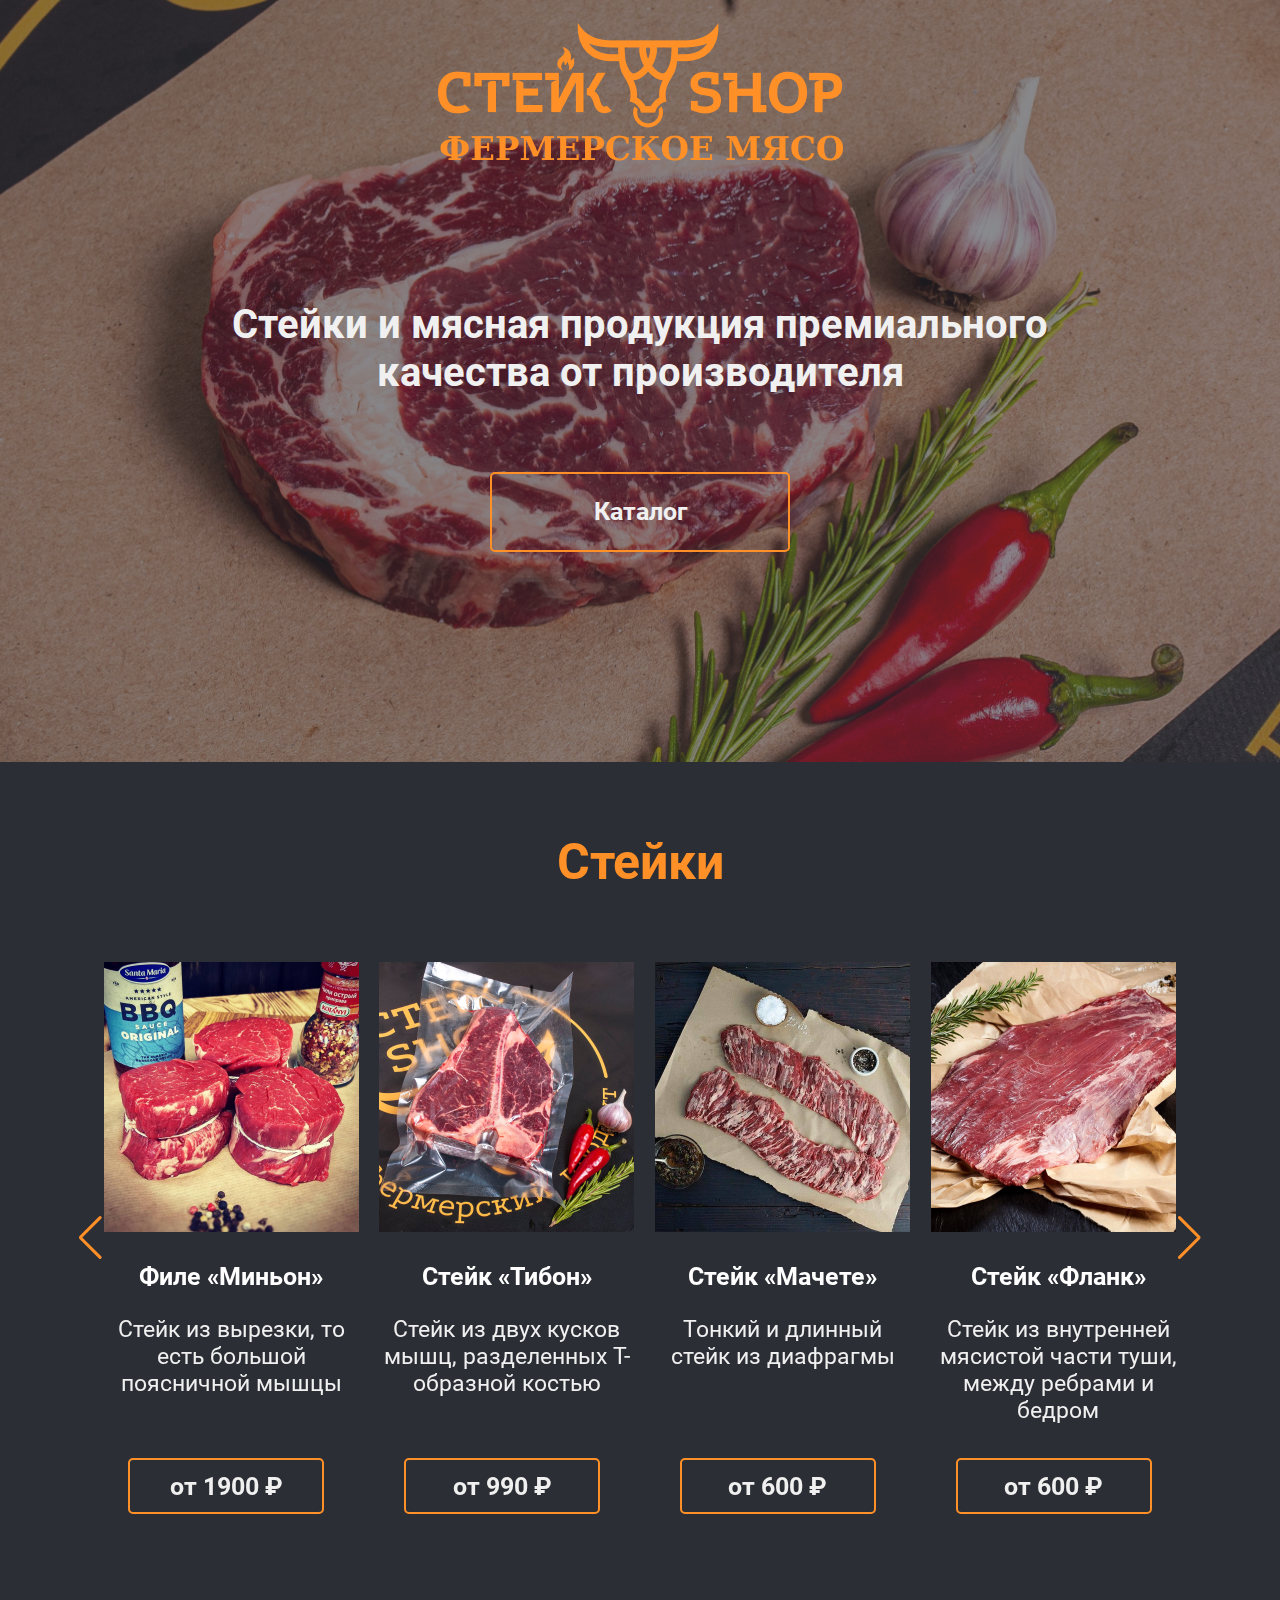
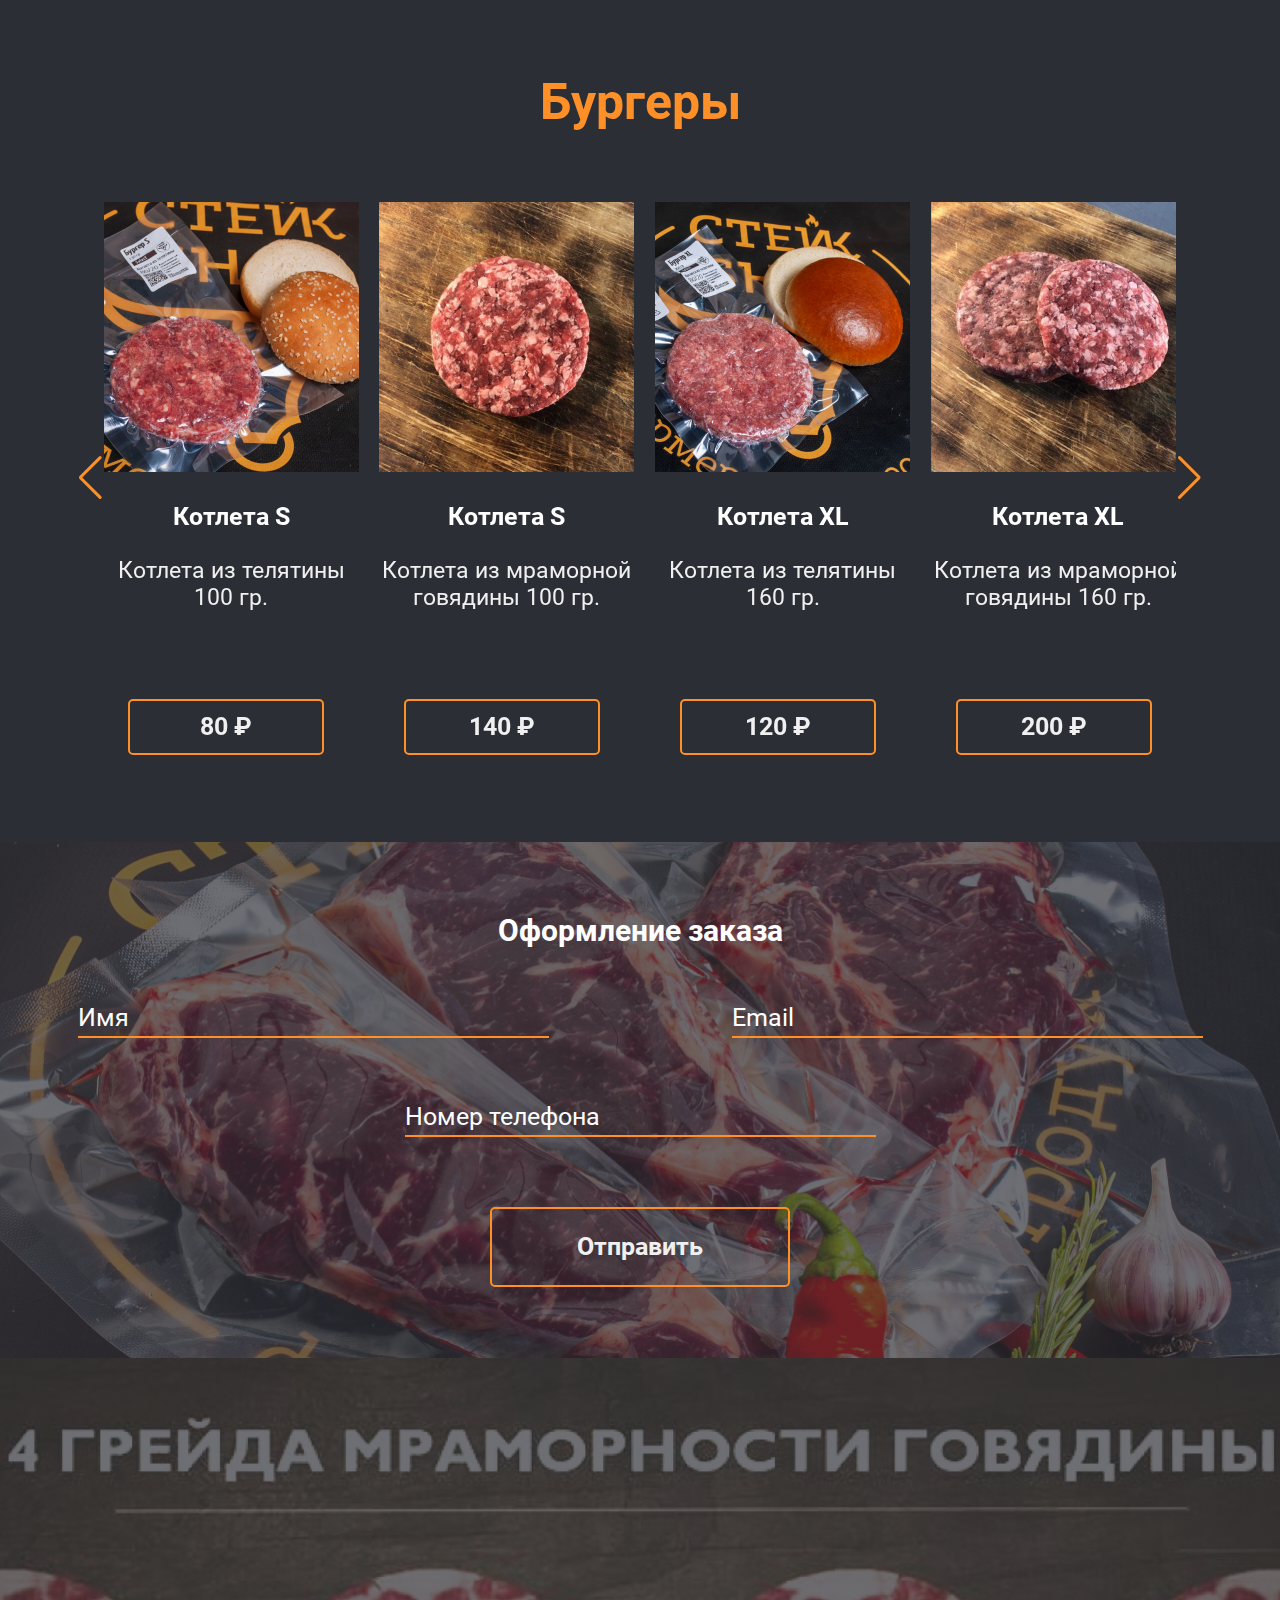
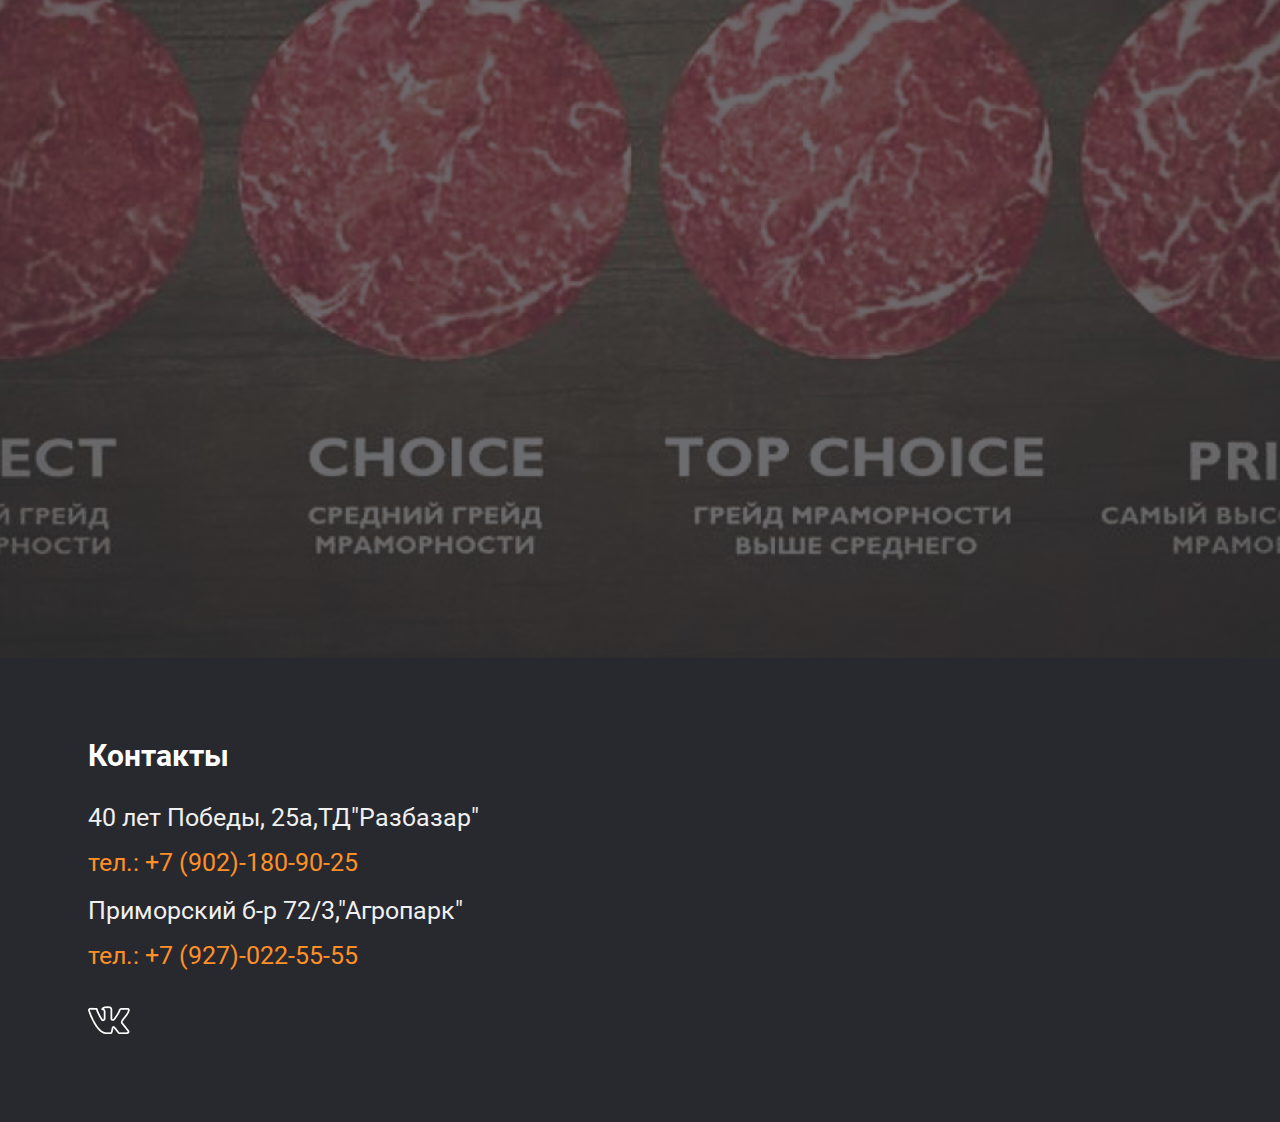
==== commit 3e7a5747: "корректировка 2" ====
--- a/index.html
+++ b/index.html
@@ -405,7 +405,7 @@
 <section id="order" class="order">
     <div class="container">
         <div class="form">
-            <form action="telegram.php" method="POST">
+            <form action="telegram.php" method="POST" name="contact" data-netlify="true">
                 <h2 class="second-header">Оформление заказа</h2>
                 <div class="row">
                     <div class="name col-md-6 col-sm-12 col-xs-12">
@@ -439,13 +439,13 @@
             <div class="contact col-md-5">
                 <h2 class="second-header">Контакты</h2>
                 <span>
-                    <p><a href="https://yandex.ru/maps/-/CCUV5GELkB"> 40 лет Победы, 25а,ТД"Разбазар"</a></p>
-                    <p>тел.: +7 (902)180-90-25</p>
+                    <a href="https://yandex.ru/maps/-/CCUV5GELkB"> 40 лет Победы, 25а,ТД"Разбазар"</a>
+                    <p><a href="tel:+79021809025">тел.: +7 (902)-180-90-25</a></p>
 
             </span>
                 <span>
-                    <p><a href="https://yandex.ru/maps/-/CCUV5GRnpD">Приморский б-р 72/3,"Агропарк"</a></p>
-                    <p>тел.: +7 (927)022-55-55</p>
+                    <a href="https://yandex.ru/maps/-/CCUV5GRnpD">Приморский б-р 72/3,"Агропарк"</a>
+                    <p><a href="tel:+79270225555">тел.: +7 (927)-022-55-55</a></p></p>
             </span>
                 <div class="icons">
                     <a href="https://vk.com/steakshop_tlt"><img src="/img/icons_vk.png" alt="VK"></a>
--- a/css/style.css
+++ b/css/style.css
@@ -208,17 +208,17 @@
 }
 .footer .container span {
   font-size: 2.5rem;
-  color: #ffffff;
 }
 .footer .container span p {
+  margin-top: 0.8rem;
+}
+.footer .container span p a {
   color: #ff9027;
-  margin-top: 1.5rem;
-  margin-bottom: 2.5rem;
+  text-decoration: none;
 }
 .footer .container .icons {
   padding-top: 1.5rem;
 }
-/*Оформление всплывающих окон*/
 /*Оформление всплывающих окон*/
 .popup {
   display: none;
@@ -349,7 +349,7 @@
   .grays-marbling {
     background-size: cover;
     width: 100%;
-    height: 40rem;
+    height: 25rem;
   }
   .footer {
     padding: 1.5rem;
@@ -357,7 +357,7 @@
   .footer .container h2 {
     font-size: 1.4rem;
     line-height: 1.641rem;
-    margin-bottom: 0.5rem;
+    margin-bottom: 2.3rem;
   }
   .footer .container span {
     font-size: 1.5rem;
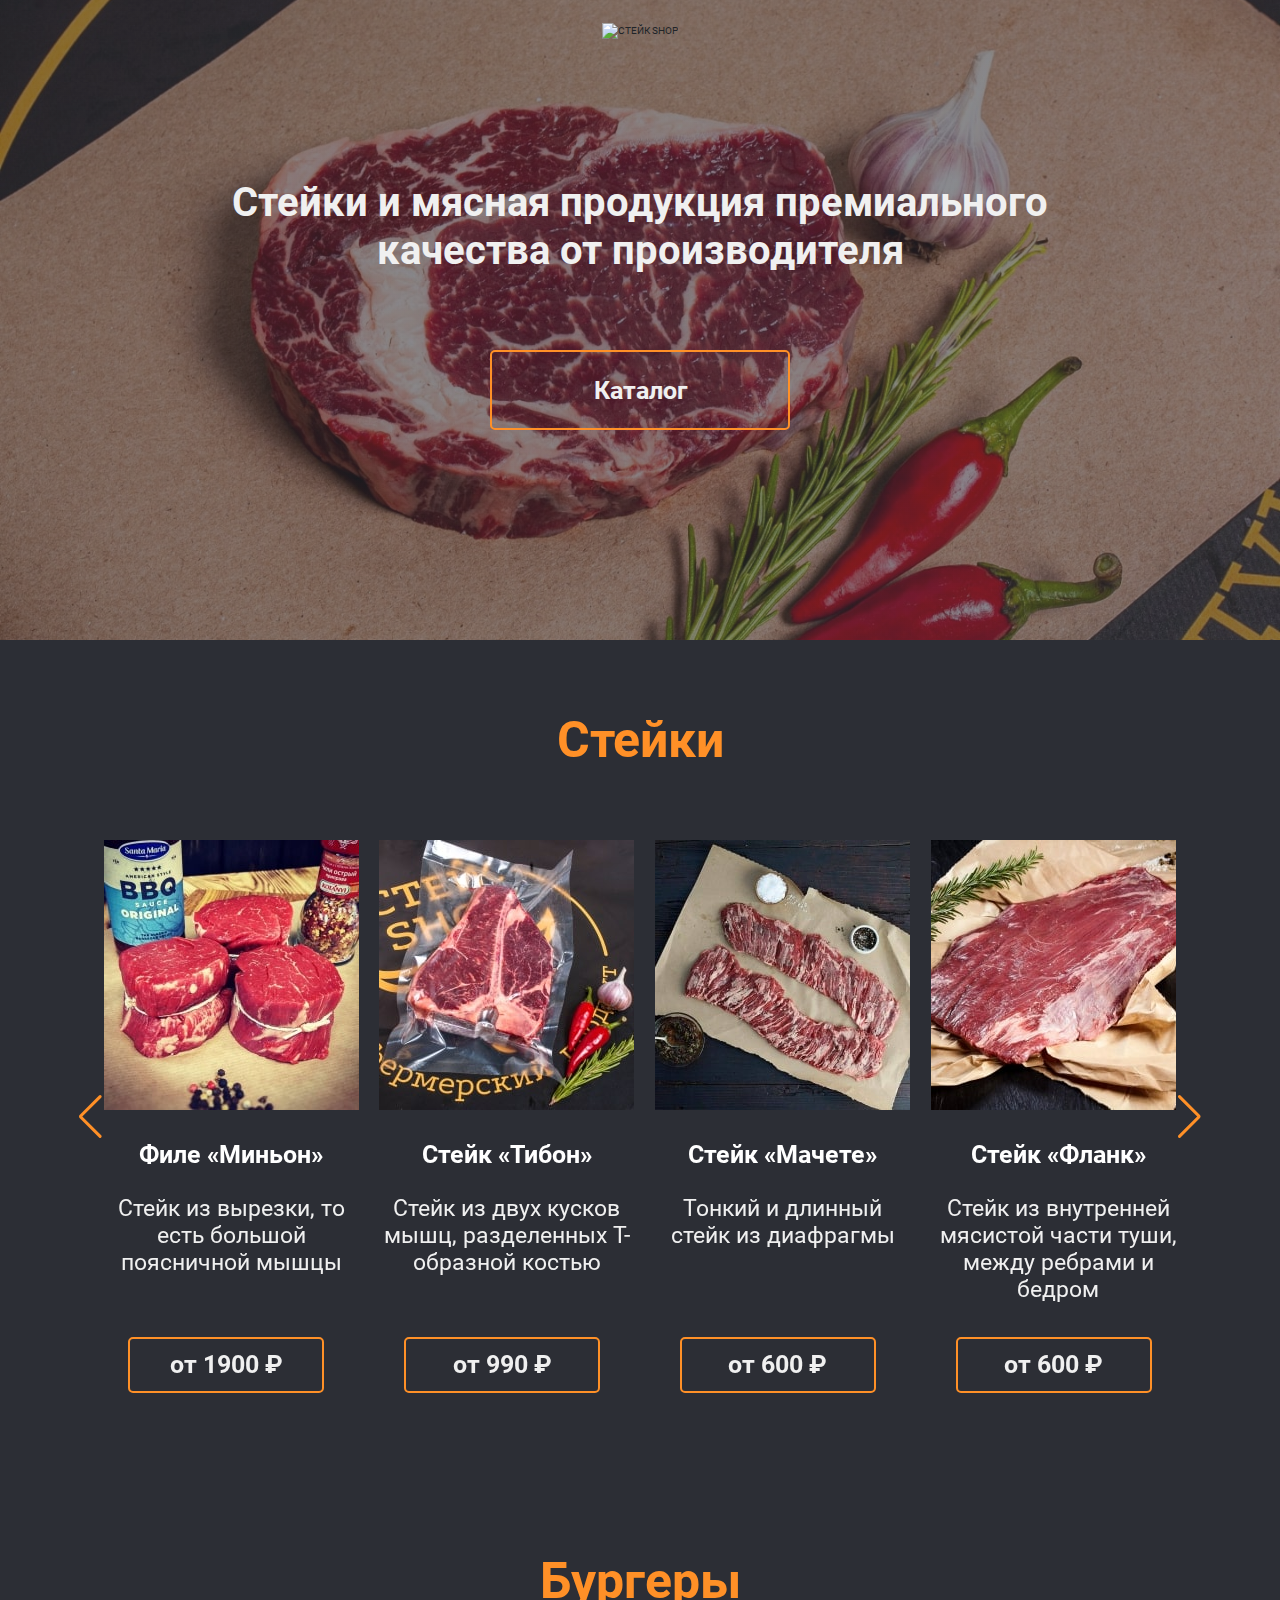
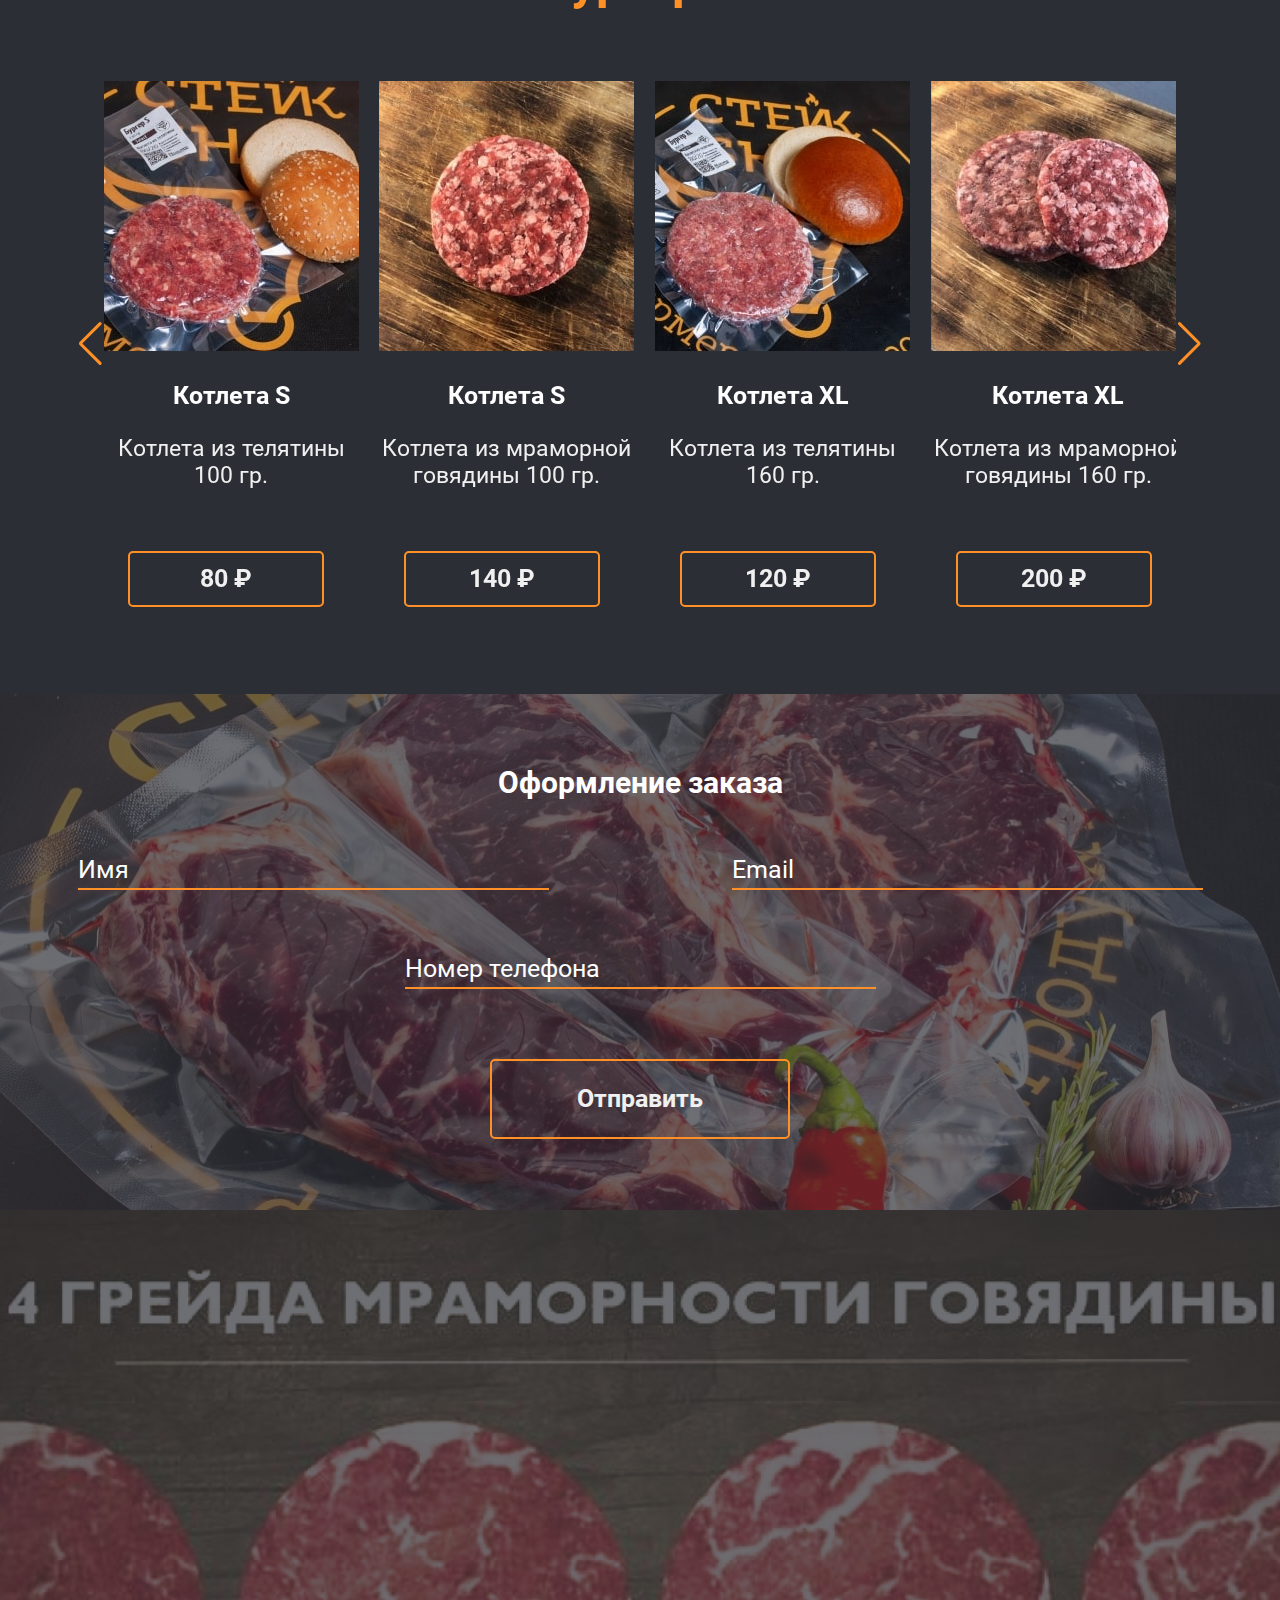
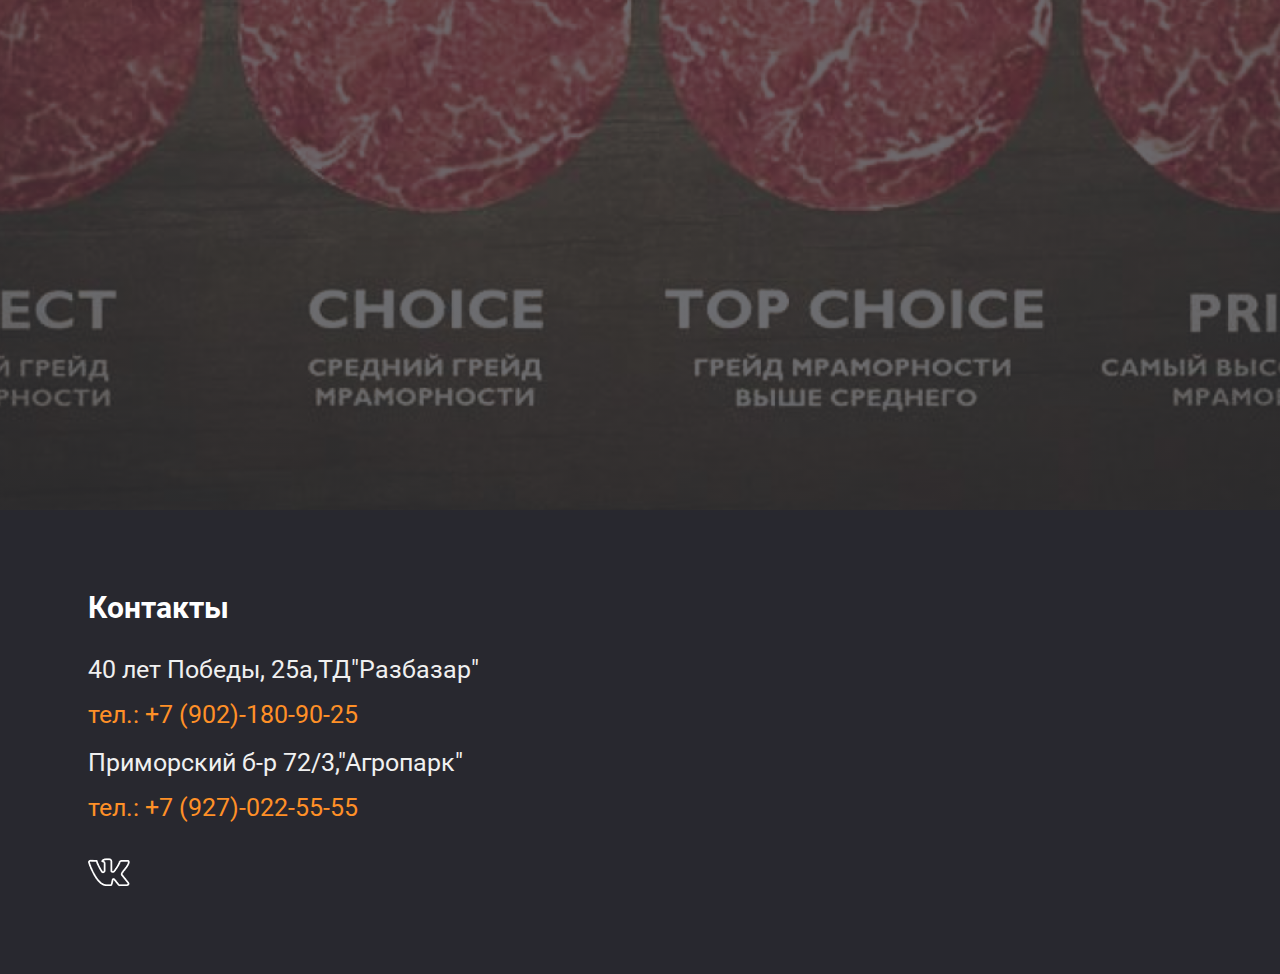
==== commit 06b372c7: "корректировка3" ====
--- a/index.html
+++ b/index.html
@@ -19,9 +19,9 @@
 
         <div class="header">
             <div class="header-logo">
-                <img srcset="img/mv_Steak/logo_mv.png 144w, img/logo.png 405w"
+                <img srcset="img/mv_Steak/logo_mv.jpg 144w, img/logo.jpg 405w"
                      sizes="(max-width: 768px) 144px, 405px"
-                     src="img/logo.png" alt="СТЕЙК SHOP">
+                     src="img/logo.jpg" alt="СТЕЙК SHOP">
             </div>
         </div>
 
@@ -54,9 +54,9 @@
                         <div id="1" class="link">
                             <div class="features-img">
                                 <picture>
-                                    <img srcset="img/Mobile/Minien.png 150w, img/Desktop/Minien.png 255w"
-                                         sizes="(max-width: 768px) 150px, 255px"
-                                         src="img/Desktop/Minien.png" alt="Филе «Миньон»">
+                                    <img srcset="img/Mobile/Minien.jpg 150w, img/Desktop/Minien.jpg 255w"
+                                         sizes="(max-width: 768px) 150px, 255px"
+                                         src="img/Desktop/Minien.jpg" alt="Филе «Миньон»">
                                 </picture>
                             </div>
                             <h2 class="second-header">Филе «Миньон»</h2>
@@ -72,9 +72,9 @@
                         <div id="2" class="link">
                             <div class="features-img">
                                 <picture>
-                                    <img srcset="img/Mobile/Tibon.png 150w, img/Desktop/Tibon.png 255w"
-                                         sizes="(max-width: 768px) 150px, 255px"
-                                         src="img/Desktop/Tibon.png" alt="Стейк «Тибон»">
+                                    <img srcset="img/Mobile/Tibon.jpg 150w, img/Desktop/Tibon.jpg 255w"
+                                         sizes="(max-width: 768px) 150px, 255px"
+                                         src="img/Desktop/Tibon.jpg" alt="Стейк «Тибон»">
                                 </picture>
                             </div>
                             <h2 class="second-header">Стейк «Тибон»</h2>
@@ -91,9 +91,9 @@
                         <div id="3" class="link">
                             <div class="features-img">
                                 <picture>
-                                    <img srcset="img/Mobile/machete.png 150w, img/Desktop/machete.png 255w"
-                                         sizes="(max-width: 768px) 150px, 255px"
-                                         src="img/Desktop/machete.png" alt="Стейк «Мачете»">
+                                    <img srcset="img/Mobile/machete.jpg 150w, img/Desktop/machete.jpg 255w"
+                                         sizes="(max-width: 768px) 150px, 255px"
+                                         src="img/Desktop/machete.jpg" alt="Стейк «Мачете»">
                                 </picture>
                             </div>
                             <h2 class="second-header">Стейк «Мачете»</h2>
@@ -109,9 +109,9 @@
                         <div id="4" class="link">
                             <div class="features-img">
                                 <picture>
-                                    <img srcset="img/Mobile/Flank.png 150w, img/Desktop/Flank.png 255w"
-                                         sizes="(max-width: 768px) 150px, 255px"
-                                         src="img/Desktop/Flank.png" alt="Стейк «Фланк»">
+                                    <img srcset="img/Mobile/Flank.jpg 150w, img/Desktop/Flank.jpg 255w"
+                                         sizes="(max-width: 768px) 150px, 255px"
+                                         src="img/Desktop/Flank.jpg" alt="Стейк «Фланк»">
                                 </picture>
                             </div>
                             <h2 class="second-header">Стейк «Фланк»</h2>
@@ -128,9 +128,9 @@
                         <div id="5" class="link">
                             <div class="features-img">
                                 <picture>
-                                    <img srcset="img/Mobile/Ribay.png 150w, img/Desktop/Ribay.png 255w"
-                                         sizes="(max-width: 768px) 150px, 255px"
-                                         src="img/Desktop/Ribay.png" alt="Стейк «Рибай»">
+                                    <img srcset="img/Mobile/Ribay.jpg 150w, img/Desktop/Ribay.jpg 255w"
+                                         sizes="(max-width: 768px) 150px, 255px"
+                                         src="img/Desktop/Ribay.jpg" alt="Стейк «Рибай»">
                                 </picture>
                             </div>
                             <h2 class="second-header">Стейк «Рибай»</h2>
@@ -146,9 +146,9 @@
                         <div id="6" class="link">
                             <div class="features-img">
                                 <picture>
-                                    <img srcset="img/Mobile/Cowboy.png 150w, img/Desktop/Cowboy.png 255w"
-                                         sizes="(max-width: 768px) 150px, 255px"
-                                         src="img/Desktop/Cowboy.png" alt="Стейк «Ковбой»">
+                                    <img srcset="img/Mobile/Cowboy.jpg 150w, img/Desktop/Cowboy.jpg 255w"
+                                         sizes="(max-width: 768px) 150px, 255px"
+                                         src="img/Desktop/Cowboy.jpg" alt="Стейк «Ковбой»">
                                 </picture>
                             </div>
                             <h2 class="second-header">Стейк «Ковбой»</h2>
@@ -164,9 +164,9 @@
                         <div id="7" class="link">
                             <div class="features-img">
                                 <picture>
-                                    <img srcset="img/Mobile/Tomagavk.png 150w, img/Desktop/Tomagavk.png 255w"
-                                         sizes="(max-width: 768px) 150px, 255px"
-                                         src="img/Desktop/Tomagavk.png" alt="Стейк «Томагавк»">
+                                    <img srcset="img/Mobile/Tomagavk.jpg 150w, img/Desktop/Tomagavk.jpg 255w"
+                                         sizes="(max-width: 768px) 150px, 255px"
+                                         src="img/Desktop/Tomagavk.jpg" alt="Стейк «Томагавк»">
                                 </picture>
                             </div>
                             <h2 class="second-header">Стейк «Томагавк»</h2>
@@ -182,9 +182,9 @@
                         <div id="8" class="link">
                             <div class="features-img">
                                 <picture>
-                                    <img srcset="img/Mobile/Strip.png 150w, img/Desktop/Strip.png 255w"
-                                         sizes="(max-width: 768px) 150px, 255px"
-                                         src="img/Desktop/Strip.png" alt="Стейк «Стриплойн»">
+                                    <img srcset="img/Mobile/Strip.jpg 150w, img/Desktop/Strip.jpg 255w"
+                                         sizes="(max-width: 768px) 150px, 255px"
+                                         src="img/Desktop/Strip.jpg" alt="Стейк «Стриплойн»">
                                 </picture>
                             </div>
                             <h2 class="second-header">Стейк «Стриплойн»</h2>
@@ -200,9 +200,9 @@
                         <div id="9" class="link">
                             <div class="features-img">
                                 <picture>
-                                    <img srcset="img/Mobile/chuck_roll.png 150w, img/Desktop/chuck_roll.png 255w"
-                                         sizes="(max-width: 768px) 150px, 255px"
-                                         src="img/Desktop/chuck_roll.png" alt="Филе «Чак-Ролл»">
+                                    <img srcset="img/Mobile/chuck_roll.jpg 150w, img/Desktop/chuck_roll.jpg 255w"
+                                         sizes="(max-width: 768px) 150px, 255px"
+                                         src="img/Desktop/chuck_roll.jpg" alt="Филе «Чак-Ролл»">
                                 </picture>
                             </div>
                             <h2 class="second-header">Филе «Чак-Ролл»</h2>
@@ -218,9 +218,9 @@
                         <div id="10" class="link">
                             <div class="features-img">
                                 <picture>
-                                    <img srcset="img/Mobile/Top_Blade.png 150w, img/Desktop/Top_Blade.png 255w"
-                                         sizes="(max-width: 768px) 150px, 255px"
-                                         src="img/Desktop/Top_Blade.png" alt="Стейк «Топ-Блейд»">
+                                    <img srcset="img/Mobile/Top_Blade.jpg 150w, img/Desktop/Top_Blade.jpg 255w"
+                                         sizes="(max-width: 768px) 150px, 255px"
+                                         src="img/Desktop/Top_Blade.jpg" alt="Стейк «Топ-Блейд»">
                                 </picture>
                             </div>
                             <h2 class="second-header">Стейк «Топ-Блейд»</h2>
@@ -236,9 +236,9 @@
                         <div id="11" class="link">
                             <div class="features-img">
                                 <picture>
-                                    <img srcset="img/Mobile/mv_Denver.png 150w, img/Desktop/Denver.png 255w"
-                                         sizes="(max-width: 768px) 150px, 255px"
-                                         src="img/Desktop/Denver.png" alt="Стейк «Денвер»">
+                                    <img srcset="img/Mobile/mv_Denver.jpg 150w, img/Desktop/Denver.jpg 255w"
+                                         sizes="(max-width: 768px) 150px, 255px"
+                                         src="img/Desktop/Denver.jpg" alt="Стейк «Денвер»">
                                 </picture>
                             </div>
                             <h2 class="second-header">Стейк «Денвер»</h2>
@@ -255,9 +255,9 @@
                         <div id="12" class="link">
                             <div class="features-img">
                                 <picture>
-                                    <img srcset="img/Mobile/stew.png 150w, img/Desktop/stew.png 255w"
-                                         sizes="(max-width: 768px) 150px, 255px"
-                                         src="img/Desktop/stew.png" alt="Тушенка из телятины">
+                                    <img srcset="img/Mobile/stew.jpg 150w, img/Desktop/stew.jpg 255w"
+                                         sizes="(max-width: 768px) 150px, 255px"
+                                         src="img/Desktop/stew.jpg" alt="Тушенка из телятины">
                                 </picture>
                             </div>
                             <h2 class="second-header">Тушенка из телятины</h2>
@@ -289,13 +289,13 @@
                         <div id="13" class="link">
                             <div class="features-img">
                                 <picture>
-                                    <img srcset="img/Mobile/veal_cutlet_S.png 150w, img/Desktop/veal_cutlet_S.png 255w"
-                                         sizes="(max-width: 768px) 150px, 255px"
-                                         src="img/Desktop/veal_cutlet_S.png" alt="Котлета S">
+                                    <img srcset="img/Mobile/veal_cutlet_S.jpg 150w, img/Desktop/veal_cutlet_S.jpg 255w"
+                                         sizes="(max-width: 768px) 150px, 255px"
+                                         src="img/Desktop/veal_cutlet_S.jpg" alt="Котлета S">
                                 </picture>
                             </div>
                             <h2 class="second-header">Котлета S</h2>
-                            <P>Котлета из телятины 100 гр.</P>
+                            <P class="text">Котлета из телятины 100 гр.</P>
                         </div>
                         <a href="#order">
                             <button class="button header-btn">
@@ -307,13 +307,13 @@
                         <div id="14" class="link">
                             <div class="features-img">
                                 <picture>
-                                    <img srcset="img/Mobile/beef_cutlet_S.png 150w, img/Desktop/beef_cutlet_S.png 255w"
-                                         sizes="(max-width: 768px) 150px, 255px"
-                                         src="img/Desktop/beef_cutlet_S.png" alt="Котлета S">
+                                    <img srcset="img/Mobile/beef_cutlet_S.jpg 150w, img/Desktop/beef_cutlet_S.jpg 255w"
+                                         sizes="(max-width: 768px) 150px, 255px"
+                                         src="img/Desktop/beef_cutlet_S.jpg" alt="Котлета S">
                                 </picture>
                             </div>
                             <h2 class="second-header">Котлета S</h2>
-                            <P>Котлета из мраморной говядины 100 гр.</P>
+                            <P class="text">Котлета из мраморной говядины 100 гр.</P>
                         </div>
                         <a href="#order">
                             <button class="button header-btn">
@@ -325,13 +325,13 @@
                         <div id="15" class="link">
                             <div class="features-img">
                                 <picture>
-                                    <img srcset="img/Mobile/veal_cutlet_XL.png 150w, img/Desktop/veal_cutlet_XL.png 255w"
-                                         sizes="(max-width: 768px) 150px, 255px"
-                                         src="img/Desktop/veal_cutlet_XL.png" alt="Котлета XL">
+                                    <img srcset="img/Mobile/veal_cutlet_XL.jpg 150w, img/Desktop/veal_cutlet_XL.jpg 255w"
+                                         sizes="(max-width: 768px) 150px, 255px"
+                                         src="img/Desktop/veal_cutlet_XL.jpg" alt="Котлета XL">
                                 </picture>
                             </div>
                             <h2 class="second-header">Котлета XL</h2>
-                            <P>Котлета из телятины 160 гр.</P>
+                            <P class="text">Котлета из телятины 160 гр.</P>
                         </div>
                         <a href="#order">
                             <button class="button header-btn">
@@ -343,13 +343,13 @@
                         <div id="16" class="link">
                             <div class="features-img">
                                 <picture>
-                                    <img srcset="img/Mobile/beef_cutlet_XL.png 150w, img/Desktop/beef_cutlet_XL.png 255w"
-                                         sizes="(max-width: 768px) 150px, 255px"
-                                         src="img/Desktop/beef_cutlet_XL.png" alt="Котлета XL">
+                                    <img srcset="img/Mobile/beef_cutlet_XL.jpg 150w, img/Desktop/beef_cutlet_XL.jpg 255w"
+                                         sizes="(max-width: 768px) 150px, 255px"
+                                         src="img/Desktop/beef_cutlet_XL.jpg" alt="Котлета XL">
                                 </picture>
                             </div>
                             <h2 class="second-header">Котлета XL</h2>
-                            <P>Котлета из мраморной говядины 160 гр.</P>
+                            <P class="text">Котлета из мраморной говядины 160 гр.</P>
                         </div>
                         <a href="#order">
                             <button class="button header-btn">
@@ -361,13 +361,13 @@
                         <div id="17" class="link">
                             <div class="features-img">
                                 <picture>
-                                    <img srcset="img/Mobile/bun.png 150w, img/Desktop/bun.png 255w"
-                                         sizes="(max-width: 768px) 150px, 255px"
-                                         src="img/Desktop/bun.png" alt="Булка S">
+                                    <img srcset="img/Mobile/bun.jpg 150w, img/Desktop/bun.jpg 255w"
+                                         sizes="(max-width: 768px) 150px, 255px"
+                                         src="img/Desktop/bun.jpg" alt="Булка S">
                                 </picture>
                             </div>
                             <h2 class="second-header">Булка S</h2>
-                            <P>Булки бриошь, с кунжутом белые и черные</P>
+                            <P class="text">Булки бриошь, с кунжутом белые и черные</P>
                         </div>
                         <a href="#order">
                             <button class="button header-btn">
@@ -379,13 +379,13 @@
                         <div id="18" class="link">
                             <div class="features-img">
                                 <picture>
-                                    <img srcset="img/Mobile/bun_XL.png 150w, img/Desktop/bun_XL.png 255w"
-                                         sizes="(max-width: 768px) 150px, 255px"
-                                         src="img/Desktop/bun_XL.png" alt="Булка XL">
+                                    <img srcset="img/Mobile/bun_XL.jpg 150w, img/Desktop/bun_XL.jpg 255w"
+                                         sizes="(max-width: 768px) 150px, 255px"
+                                         src="img/Desktop/bun_XL.jpg" alt="Булка XL">
                                 </picture>
                             </div>
                             <h2 class="second-header">Булка XL</h2>
-                            <P>Булки бриошь, с кунжутом белые и черные</P>
+                            <P class="text">Булки бриошь, с кунжутом белые и черные</P>
                         </div>
                         <a href="#order">
                             <button class="button header-btn">
@@ -480,8 +480,8 @@
         <!-- Тело окна  -->
         <div class="popup-body">
             <picture>
-                <source srcset="img/popup_mv/mv_Minien.png" media="(max-width: 768px)">
-                <img src="img/popup/Minien.png" alt="Филе «Миньон»">
+                <source srcset="img/popup_mv/mv_Minien.jpg" media="(max-width: 768px)">
+                <img src="img/popup/Minien.jpg" alt="Филе «Миньон»">
             </picture>
             <div class="description">
                 <span>
@@ -527,8 +527,8 @@
         <!-- Тело окна  -->
         <div class="popup-body">
             <picture>
-                <source srcset="img/popup_mv/Tibon.png" media="(max-width: 768px)">
-                <img src="img/popup/Tibon.png" alt="Стейк «Тибон», 1 кг">
+                <source srcset="img/popup_mv/Tibon.jpg" media="(max-width: 768px)">
+                <img src="img/popup/Tibon.jpg" alt="Стейк «Тибон», 1 кг">
             </picture>
             <div class="description">
                 <span>
@@ -566,8 +566,8 @@
         <!-- Тело окна  -->
         <div class="popup-body">
             <picture>
-                <source srcset="img/popup_mv/machete.png" media="(max-width: 768px)">
-                <img src="img/popup/machete.png" alt="Стейк «Мачете», 1 кг">
+                <source srcset="img/popup_mv/machete.jpg" media="(max-width: 768px)">
+                <img src="img/popup/machete.jpg" alt="Стейк «Мачете», 1 кг">
             </picture>
             <div class="description">
                 <span>
@@ -602,8 +602,8 @@
         <!-- Тело окна  -->
         <div class="popup-body">
             <picture>
-                <source srcset="img/popup_mv/Flank.png" media="(max-width: 768px)">
-                <img src="img/popup/Flank.png" alt="Стейк «Фланк», 1 кг">
+                <source srcset="img/popup_mv/Flank.jpg" media="(max-width: 768px)">
+                <img src="img/popup/Flank.jpg" alt="Стейк «Фланк», 1 кг">
             </picture>
             <div class="description">
                 <span>
@@ -639,8 +639,8 @@
         <!-- Тело окна  -->
         <div class="popup-body">
             <picture>
-                <source srcset="img/popup_mv/Ribay.png" media="(max-width: 768px)">
-                <img src="img/popup/Ribay.png" alt="Стейк «Рибай», 1 кг">
+                <source srcset="img/popup_mv/Ribay.jpg" media="(max-width: 768px)">
+                <img src="img/popup/Ribay.jpg" alt="Стейк «Рибай», 1 кг">
             </picture>
             <div class="description">
                 <span>
@@ -677,8 +677,8 @@
         <!-- Тело окна  -->
         <div class="popup-body">
             <picture>
-                <source srcset="img/popup_mv/Cowboy.png" media="(max-width: 768px)">
-                <img src="img/popup/Cowboy.png" alt="Стейк «Ковбой», 1 кг">
+                <source srcset="img/popup_mv/Cowboy.jpg" media="(max-width: 768px)">
+                <img src="img/popup/Cowboy.jpg" alt="Стейк «Ковбой», 1 кг">
             </picture>
             <div class="description">
                 <span>
@@ -713,8 +713,8 @@
         <!-- Тело окна  -->
         <div class="popup-body">
             <picture>
-                <source srcset="img/popup_mv/Tomagavk.png" media="(max-width: 768px)">
-                <img src="img/popup/Tomagavk.png" alt="Стейк «Томагавк», 1 кг">
+                <source srcset="img/popup_mv/Tomagavk.jpg" media="(max-width: 768px)">
+                <img src="img/popup/Tomagavk.jpg" alt="Стейк «Томагавк», 1 кг">
             </picture>
             <div class="description">
                 <span>
@@ -746,8 +746,8 @@
         <!-- Тело окна  -->
         <div class="popup-body">
             <picture>
-                <source srcset="img/popup_mv/Strip.png" media="(max-width: 768px)">
-                <img src="img/popup/Strip.png" alt="Стейк «Стриплойн», 1 кг">
+                <source srcset="img/popup_mv/Strip.jpg" media="(max-width: 768px)">
+                <img src="img/popup/Strip.jpg" alt="Стейк «Стриплойн», 1 кг">
             </picture>
             <div class="description">
                 <span>
@@ -783,8 +783,8 @@
         <!-- Тело окна  -->
         <div class="popup-body">
             <picture>
-                <source srcset="img/popup_mv/chuck_roll.png" media="(max-width: 768px)">
-                <img src="img/popup/chuck_roll.png" alt="Стейк «Чак-Ролл», 1 кг">
+                <source srcset="img/popup_mv/chuck_roll.jpg" media="(max-width: 768px)">
+                <img src="img/popup/chuck_roll.jpg" alt="Стейк «Чак-Ролл», 1 кг">
             </picture>
             <div class="description">
                 <span>
@@ -818,8 +818,8 @@
         <!-- Тело окна  -->
         <div class="popup-body">
             <picture>
-                <source srcset="img/popup_mv/Top_Blade.png" media="(max-width: 768px)">
-                <img src="img/popup/Top_Blade.png" alt="Стейк «Топ-Блейд», 1 кг">
+                <source srcset="img/popup_mv/Top_Blade.jpg" media="(max-width: 768px)">
+                <img src="img/popup/Top_Blade.jpg" alt="Стейк «Топ-Блейд», 1 кг">
             </picture>
             <div class="description">
                 <span>
@@ -856,8 +856,8 @@
         <!-- Тело окна  -->
         <div class="popup-body">
             <picture>
-                <source srcset="img/popup_mv/Denver.png" media="(max-width: 768px)">
-                <img src="img/popup/Denver.png" alt="Стейк «Денвер», 1 кг">
+                <source srcset="img/popup_mv/Denver.jpg" media="(max-width: 768px)">
+                <img src="img/popup/Denver.jpg" alt="Стейк «Денвер», 1 кг">
             </picture>
             <div class="description">
                 <span>
@@ -891,8 +891,8 @@
         <!-- Тело окна  -->
         <div class="popup-body">
             <picture>
-                <source srcset="img/popup_mv/stew.png" media="(max-width: 768px)">
-                <img src="img/popup/stew.png" alt="Тушёнка из телятины">
+                <source srcset="img/popup_mv/stew.jpg" media="(max-width: 768px)">
+                <img src="img/popup/stew.jpg" alt="Тушёнка из телятины">
             </picture>
             <div class="description">
                 <span>
@@ -918,8 +918,8 @@
         <!-- Тело окна  -->
         <div class="popup-body">
             <picture>
-                <source srcset="img/popup_mv/veal_cutlet_XL.png" media="(max-width: 768px)">
-                <img src="img/popup/veal_cutlet_XL.png" alt="Котлета XL из телятины, 160 гр">
+                <source srcset="img/popup_mv/veal_cutlet_XL.jpg" media="(max-width: 768px)">
+                <img src="img/popup/veal_cutlet_XL.jpg" alt="Котлета XL из телятины, 160 гр">
             </picture>
             <div class="description">
                 <span>
@@ -945,8 +945,8 @@
         <!-- Тело окна  -->
         <div class="popup-body">
             <picture>
-                <source srcset="img/popup_mv/beef_cutlet_XL.png" media="(max-width: 768px)">
-                <img src="img/popup/beef_cutlet_XL.png" alt="Котлета XL из мраморной говядины, 160 гр">
+                <source srcset="img/popup_mv/beef_cutlet_XL.jpg" media="(max-width: 768px)">
+                <img src="img/popup/beef_cutlet_XL.jpg" alt="Котлета XL из мраморной говядины, 160 гр">
             </picture>
             <div class="description">
                 <span>
@@ -972,8 +972,8 @@
         <!-- Тело окна  -->
         <div class="popup-body">
             <picture>
-                <source srcset="img/popup_mv/bun_S.png" media="(max-width: 768px)">
-                <img src="img/popup/bun_S.png" alt="Булка S">
+                <source srcset="img/popup_mv/bun_S.jpg" media="(max-width: 768px)">
+                <img src="img/popup/bun_S.jpg" alt="Булка S">
             </picture>
             <div class="description">
                 <span>
@@ -991,8 +991,8 @@
             <!-- Кнопка закрыть  -->
             <div class="close16">
                 <picture>
-                    <source srcset="img/popup_mv/close.png" media="(max-width: 768px)">
-                    <img src="img/popup/close.png" alt="Close">
+                    <source srcset="img/popup_mv/close.jpg" media="(max-width: 768px)">
+                    <img src="img/popup/close.jpg" alt="Close">
                 </picture>
             </div>
         </div>
@@ -1018,8 +1018,8 @@
             <!-- Кнопка закрыть  -->
             <div class="close17">
                 <picture>
-                    <source srcset="img/popup_mv/close.png" media="(max-width: 768px)">
-                    <img src="img/popup/close.png" alt="Close">
+                    <source srcset="img/popup_mv/close.jpg" media="(max-width: 768px)">
+                    <img src="img/popup/close.jpg" alt="Close">
                 </picture>
             </div>
         </div>
@@ -1045,8 +1045,8 @@
             <!-- Кнопка закрыть  -->
             <div class="close18">
                 <picture>
-                    <source srcset="img/popup_mv/close.png" media="(max-width: 768px)">
-                    <img src="img/popup/close.png" alt="Close">
+                    <source srcset="img/popup_mv/close.jpg" media="(max-width: 768px)">
+                    <img src="img/popup/close.jpg" alt="Close">
                 </picture>
             </div>
         </div>
--- a/css/style.css
+++ b/css/style.css
@@ -69,7 +69,7 @@
 .main {
   padding: 2.3rem 0 21rem;
   text-align: center;
-  background: linear-gradient(#2C2E358F, #2C2E358F), url(../img/main_bg.png) center center no-repeat;
+  background: linear-gradient(#2C2E358F, #2C2E358F), url(../img/main_bg.jpg) center center no-repeat;
   background-size: auto, cover;
 }
 .main .container button {
@@ -137,7 +137,7 @@
   width: 25.5rem;
 }
 .features .container .swiper-box .swiper .swiper-wrapper .swiper-slide .text {
-  height: 12rem;
+  height: 10rem;
 }
 .features .container .swiper-box .swiper .swiper-wrapper .swiper-slide button {
   margin-top: 1.6rem;
@@ -155,7 +155,7 @@
 }
 .order {
   margin-top: -1px;
-  background: linear-gradient(rgba(44, 46, 53, 0.69), rgba(44, 46, 53, 0.69)), url(../img/section3_bg.png) center center no-repeat;
+  background: linear-gradient(rgba(44, 46, 53, 0.69), rgba(44, 46, 53, 0.69)), url(../img/section3_bg.jpg) center center no-repeat;
   background-size: auto, cover;
   padding-top: 7.1rem;
   padding-bottom: 7.1rem;
@@ -306,7 +306,7 @@
     width: 15rem;
   }
   .features .container .swiper-box .swiper .swiper-wrapper .swiper-slide .text {
-    height: 10.7rem;
+    height: 5.5rem;
   }
   .features .container .swiper-box .swiper .swiper-wrapper .swiper-slide button {
     font-size: 2rem;
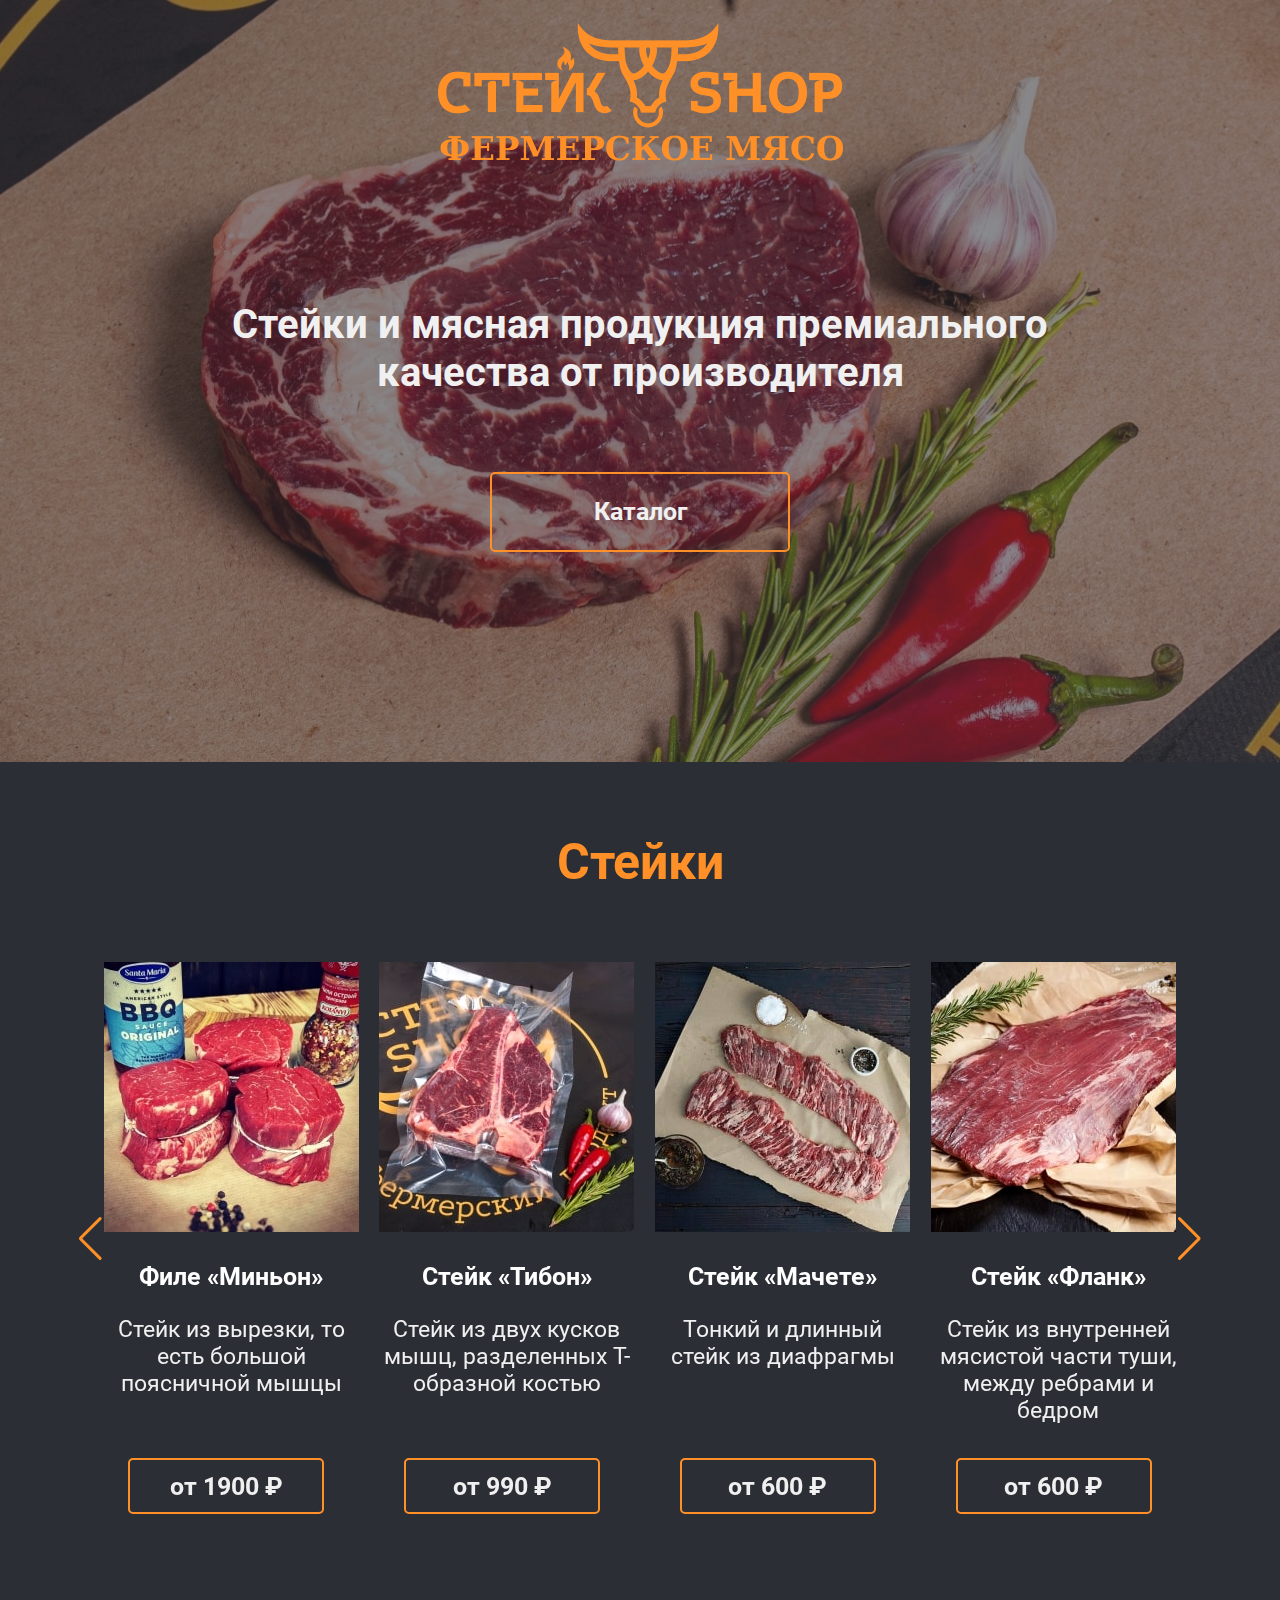
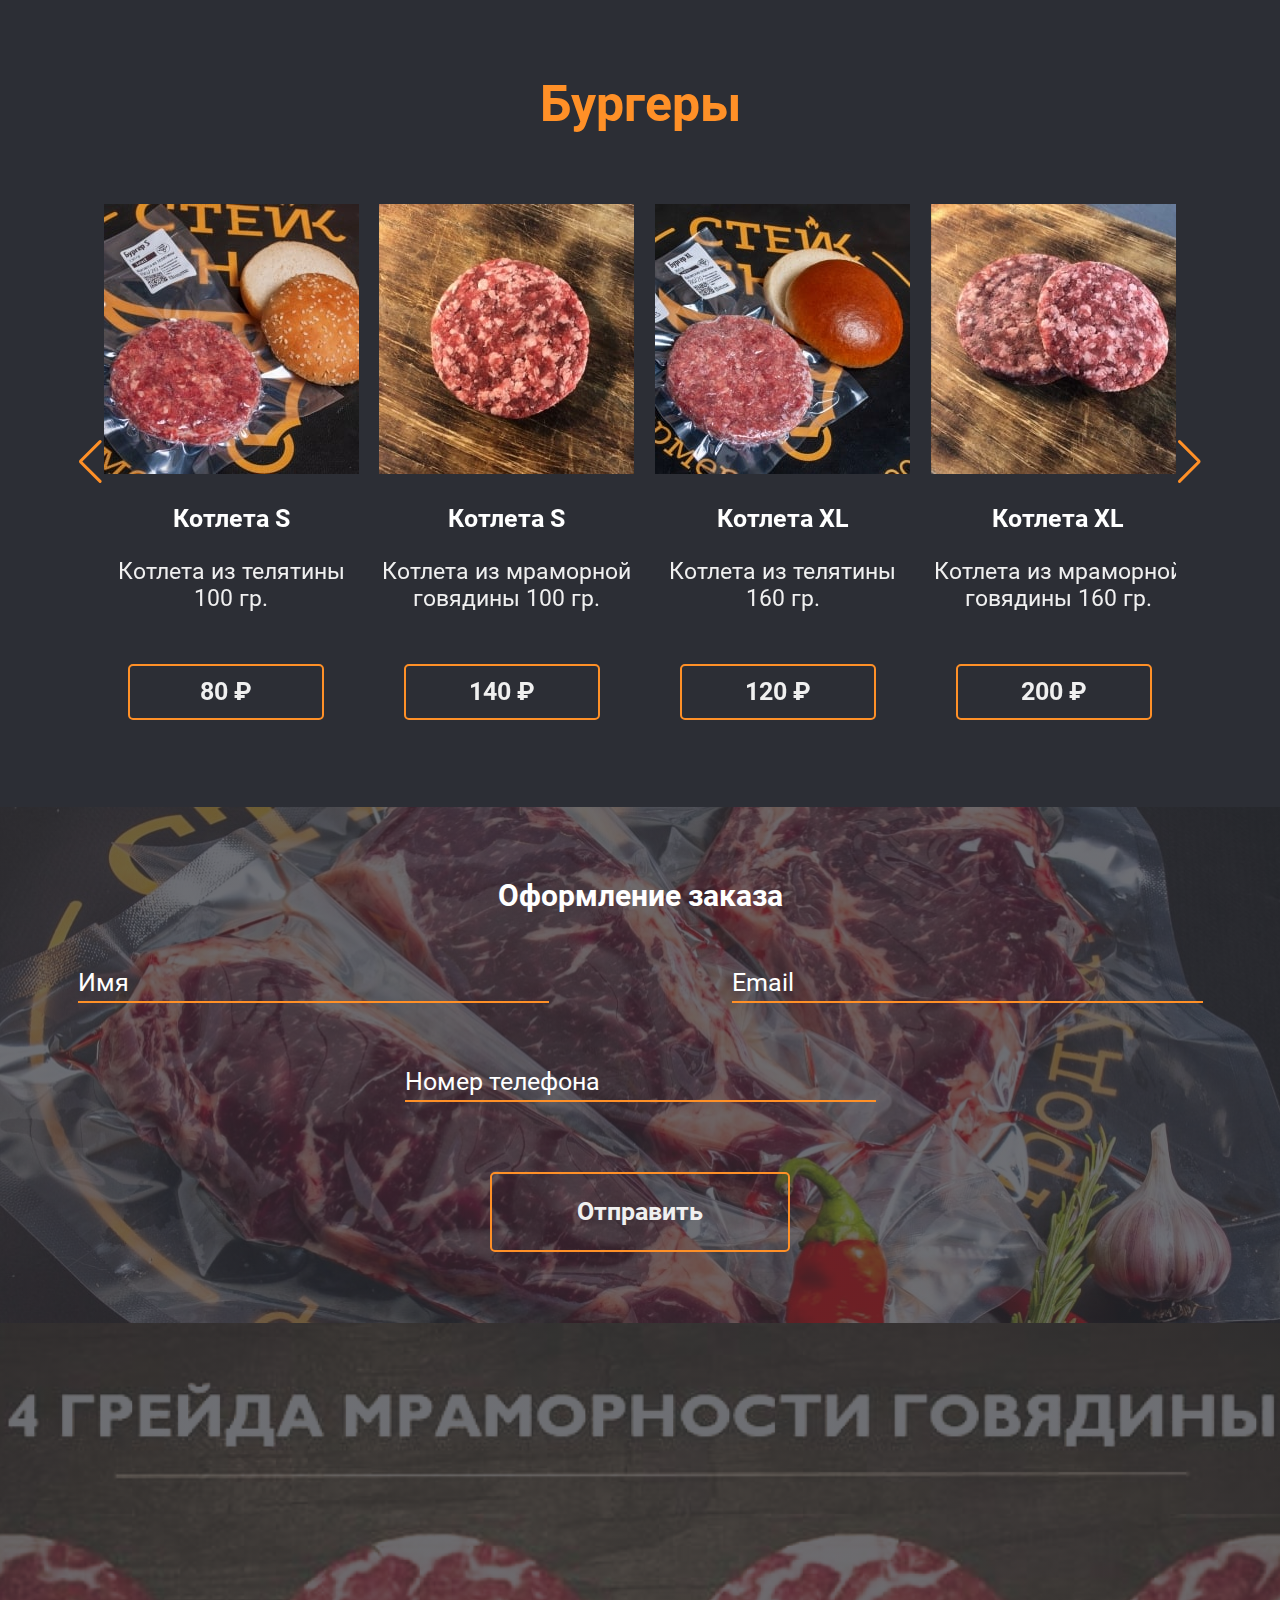
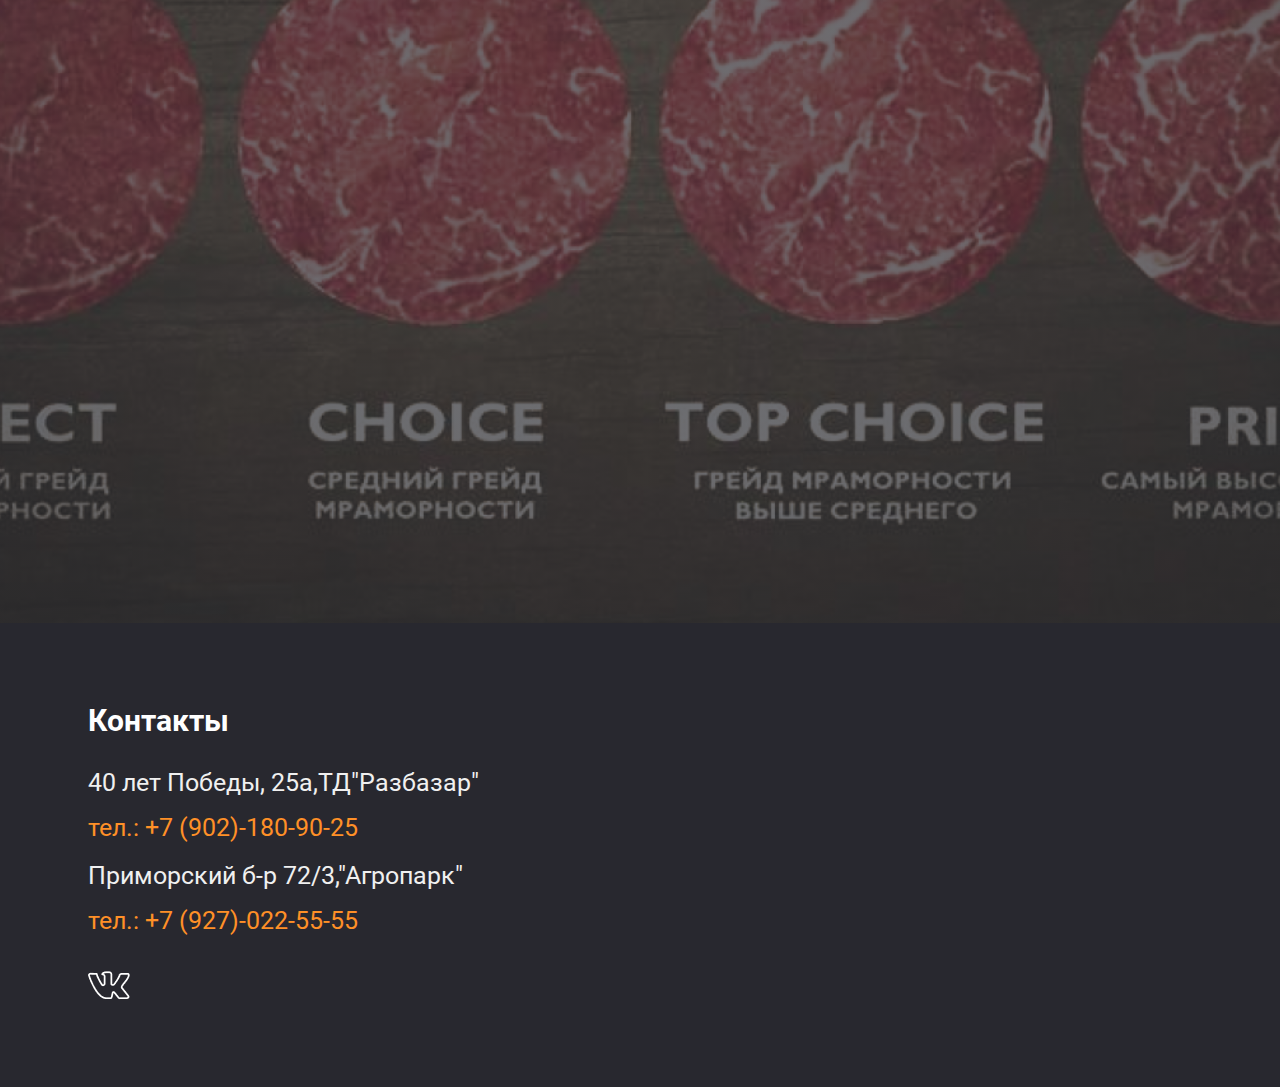
==== commit ee660e3e: "корректировка" ====
--- a/index.html
+++ b/index.html
@@ -19,9 +19,9 @@
 
         <div class="header">
             <div class="header-logo">
-                <img srcset="img/mv_Steak/logo_mv.jpg 144w, img/logo.jpg 405w"
+                <img srcset="img/mv_Steak/logo_mv.png 144w, img/logo.png 405w"
                      sizes="(max-width: 768px) 144px, 405px"
-                     src="img/logo.jpg" alt="СТЕЙК SHOP">
+                     src="img/logo.png" alt="СТЕЙК SHOP">
             </div>
         </div>
 
@@ -261,7 +261,7 @@
                                 </picture>
                             </div>
                             <h2 class="second-header">Тушенка из телятины</h2>
-                            <div class="text"></div>
+                            <div class="text-stew"></div>
                         </div>
                         <a href="#order">
                             <button class="button header-btn">
--- a/css/style.css
+++ b/css/style.css
@@ -136,8 +136,11 @@
   margin-bottom: 0;
   width: 25.5rem;
 }
+.features .container .swiper-box .swiper .swiper-wrapper .swiper-slide .text-stew {
+  height: 12.3rem;
+}
 .features .container .swiper-box .swiper .swiper-wrapper .swiper-slide .text {
-  height: 10rem;
+  height: 9rem;
 }
 .features .container .swiper-box .swiper .swiper-wrapper .swiper-slide button {
   margin-top: 1.6rem;
@@ -305,6 +308,9 @@
     height: 9.7rem;
     width: 15rem;
   }
+  .features .container .swiper-box .swiper .swiper-wrapper .swiper-slide .text-stew {
+    height: 10.6rem;
+  }
   .features .container .swiper-box .swiper .swiper-wrapper .swiper-slide .text {
     height: 5.5rem;
   }
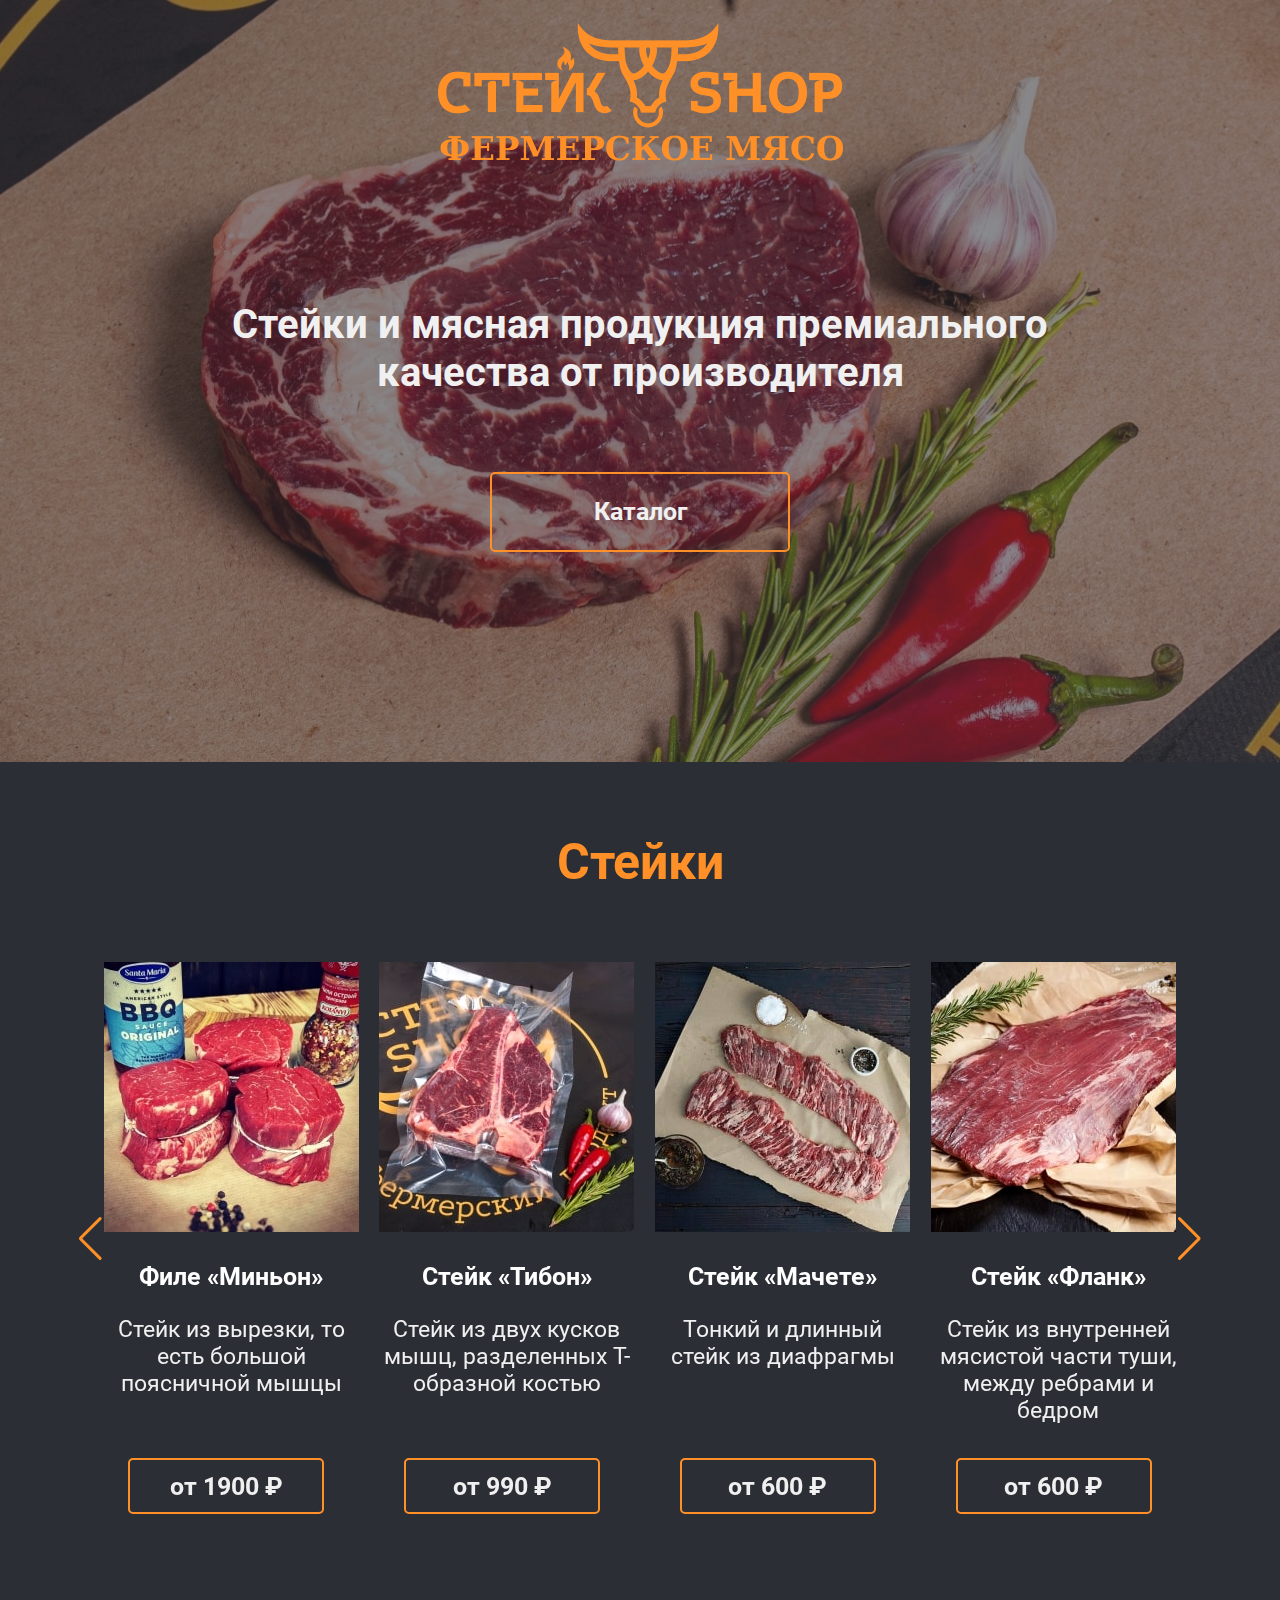
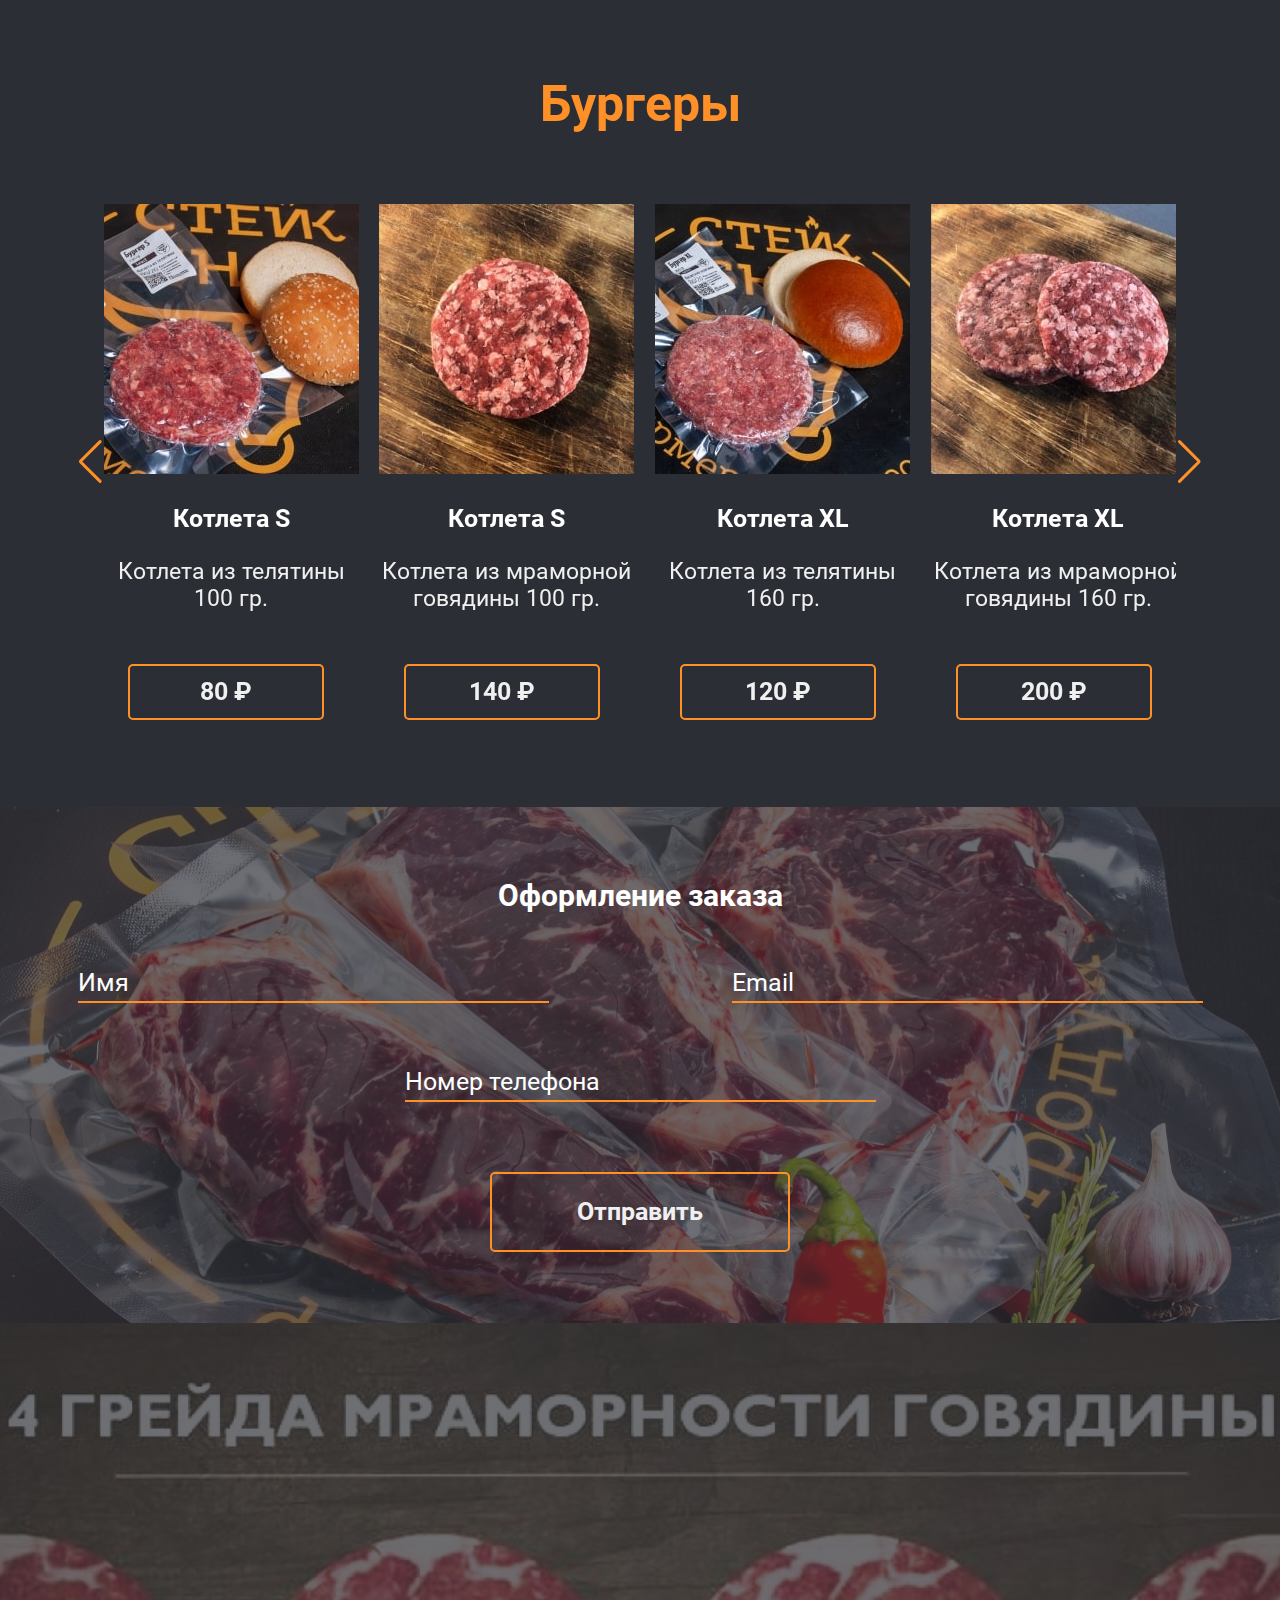
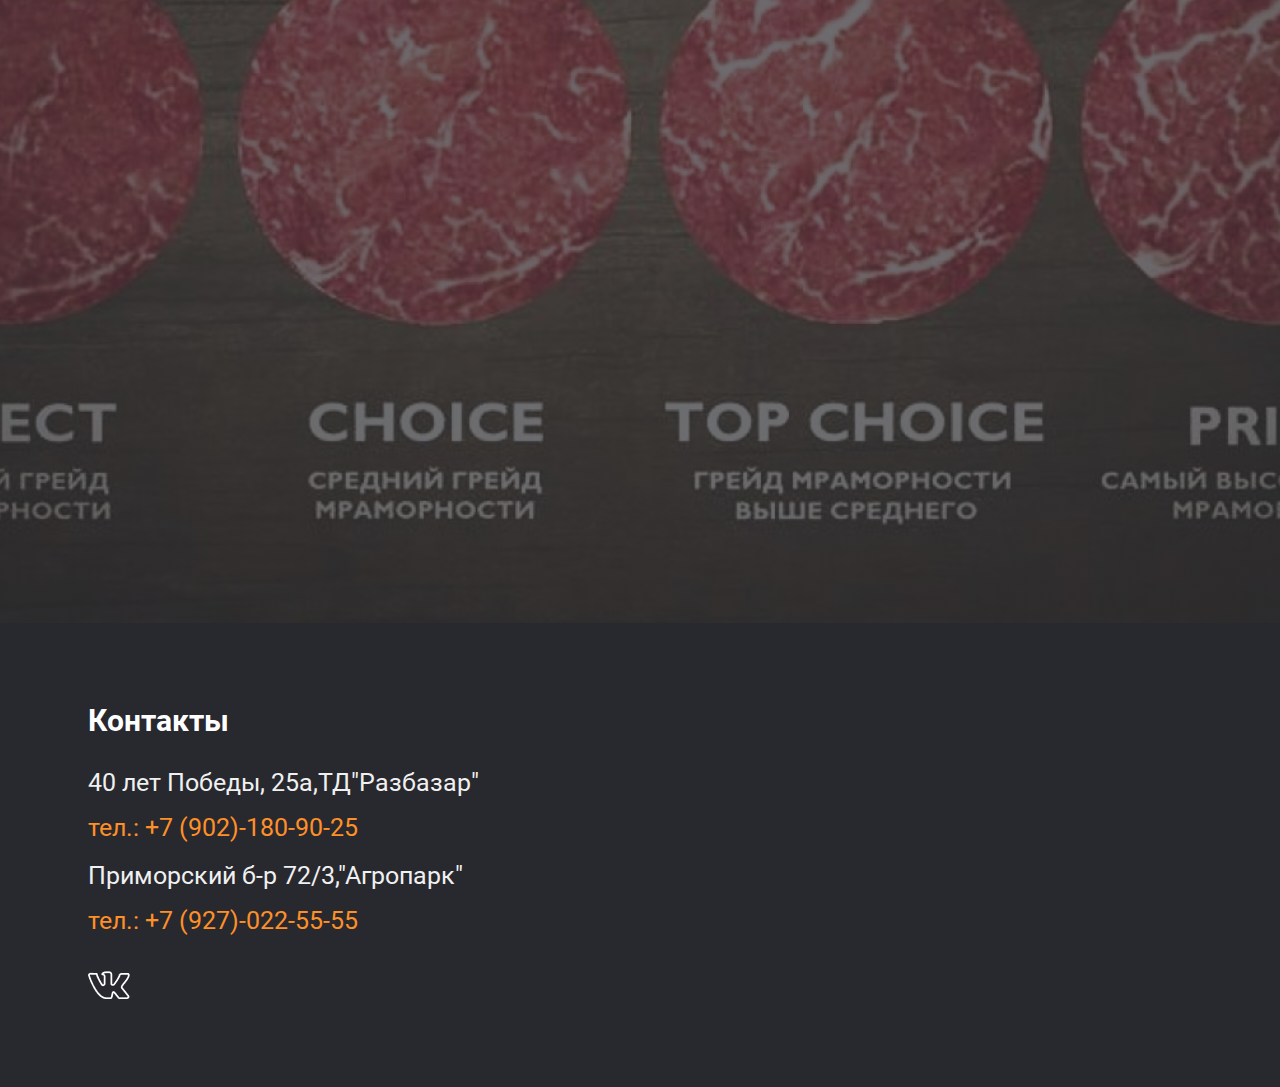
==== commit daa94ddb: "отключаем js" ====
--- a/index.html
+++ b/index.html
@@ -436,7 +436,7 @@
 <section class="footer">
     <div class="container">
         <div class="row">
-            <div class="contact col-md-5">
+            <div class="contact col-xl-5 contact col-sm-12">
                 <h2 class="second-header">Контакты</h2>
                 <span>
                     <a href="https://yandex.ru/maps/-/CCUV5GELkB"> 40 лет Победы, 25а,ТД"Разбазар"</a>
@@ -451,9 +451,12 @@
                     <a href="https://vk.com/steakshop_tlt"><img src="/img/icons_vk.png" alt="VK"></a>
                 </div>
             </div>
-            <div class="maps col-lg-7">
-                <script type="text/javascript" charset="utf-8" async
-                        src="https://api-maps.yandex.ru/services/constructor/1.0/js/?um=constructor%3Aa43c01a1120e16d990e64a9cf4f2d2e958433772c87c37ae6808d0c36774c9ec&amp;width=635&amp;height=480&amp;lang=ru_RU&amp;scroll=true"></script>
+            <div class="maps col-xl-7">
+                <script type="text/javascript" charset="utf-8" async>
+                    {
+                        if (document.documentElement.clientWidth > 1130) document.write('<script type="text/javascript" charset="utf-8" async src="https://api-maps.yandex.ru/services/constructor/1.0/js/?um=constructor%3Aa43c01a1120e16d990e64a9cf4f2d2e958433772c87c37ae6808d0c36774c9ec&amp;width=635&amp;height=480&amp;lang=ru_RU&amp;scroll=true" ></sc' + 'ript>');
+                    }
+                </script>
             </div>
         </div>
 
--- a/css/style.css
+++ b/css/style.css
@@ -197,7 +197,7 @@
   width: 30rem;
 }
 .grays-marbling {
-  background: linear-gradient(rgba(44, 46, 53, 0.69), rgba(44, 46, 53, 0.69)), url(../img/section4_bg.png) center no-repeat;
+  background: linear-gradient(rgba(44, 46, 53, 0.69), rgba(44, 46, 53, 0.69)), url(../img/section4_bg.jpg) center no-repeat;
   background-size: cover;
   width: 100%;
   height: 90rem;
@@ -224,6 +224,7 @@
 }
 /*Оформление всплывающих окон*/
 .popup {
+  overflow-y: scroll;
   display: none;
   position: fixed;
   left: 0;
@@ -379,9 +380,6 @@
     display: none;
   }
   /*Оформление всплывающих окон*/
-  .popup {
-    overflow-y: scroll;
-  }
   .popup .popup-content {
     margin: 0;
     padding-top: 0;
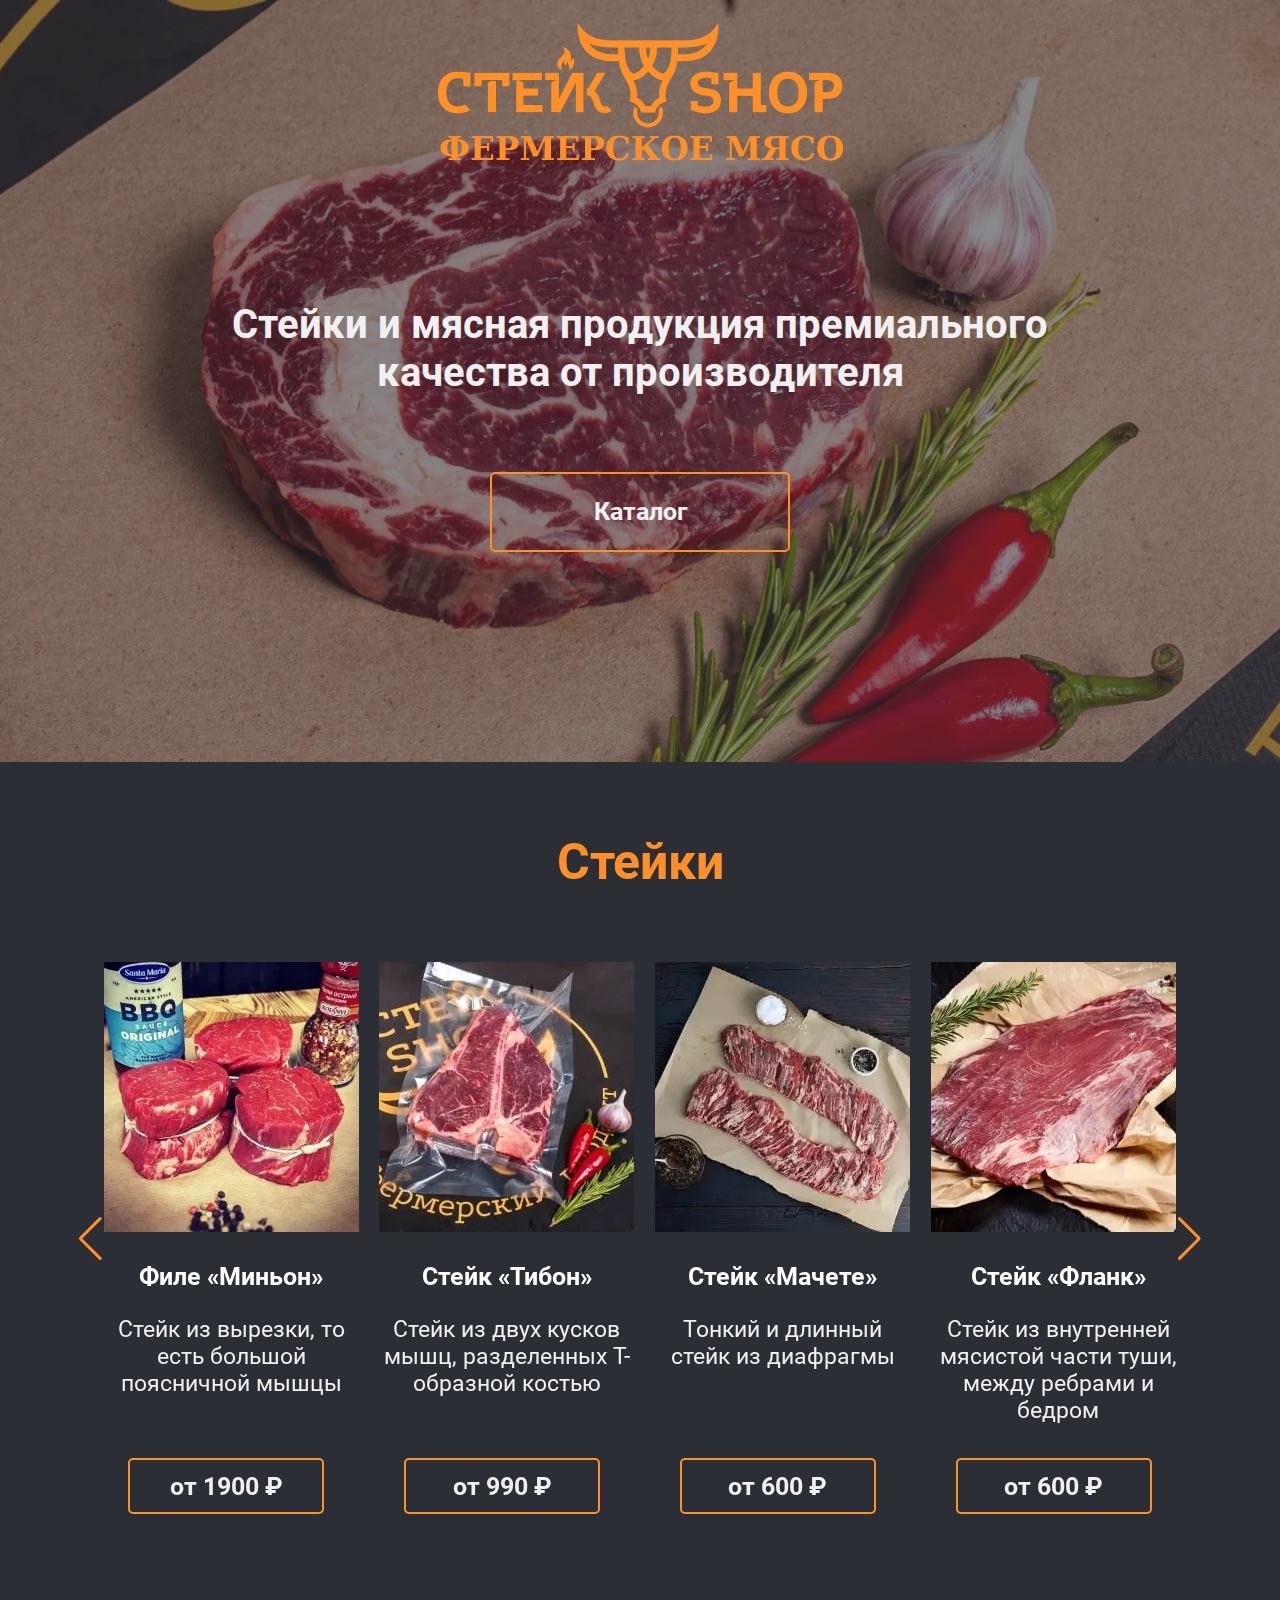
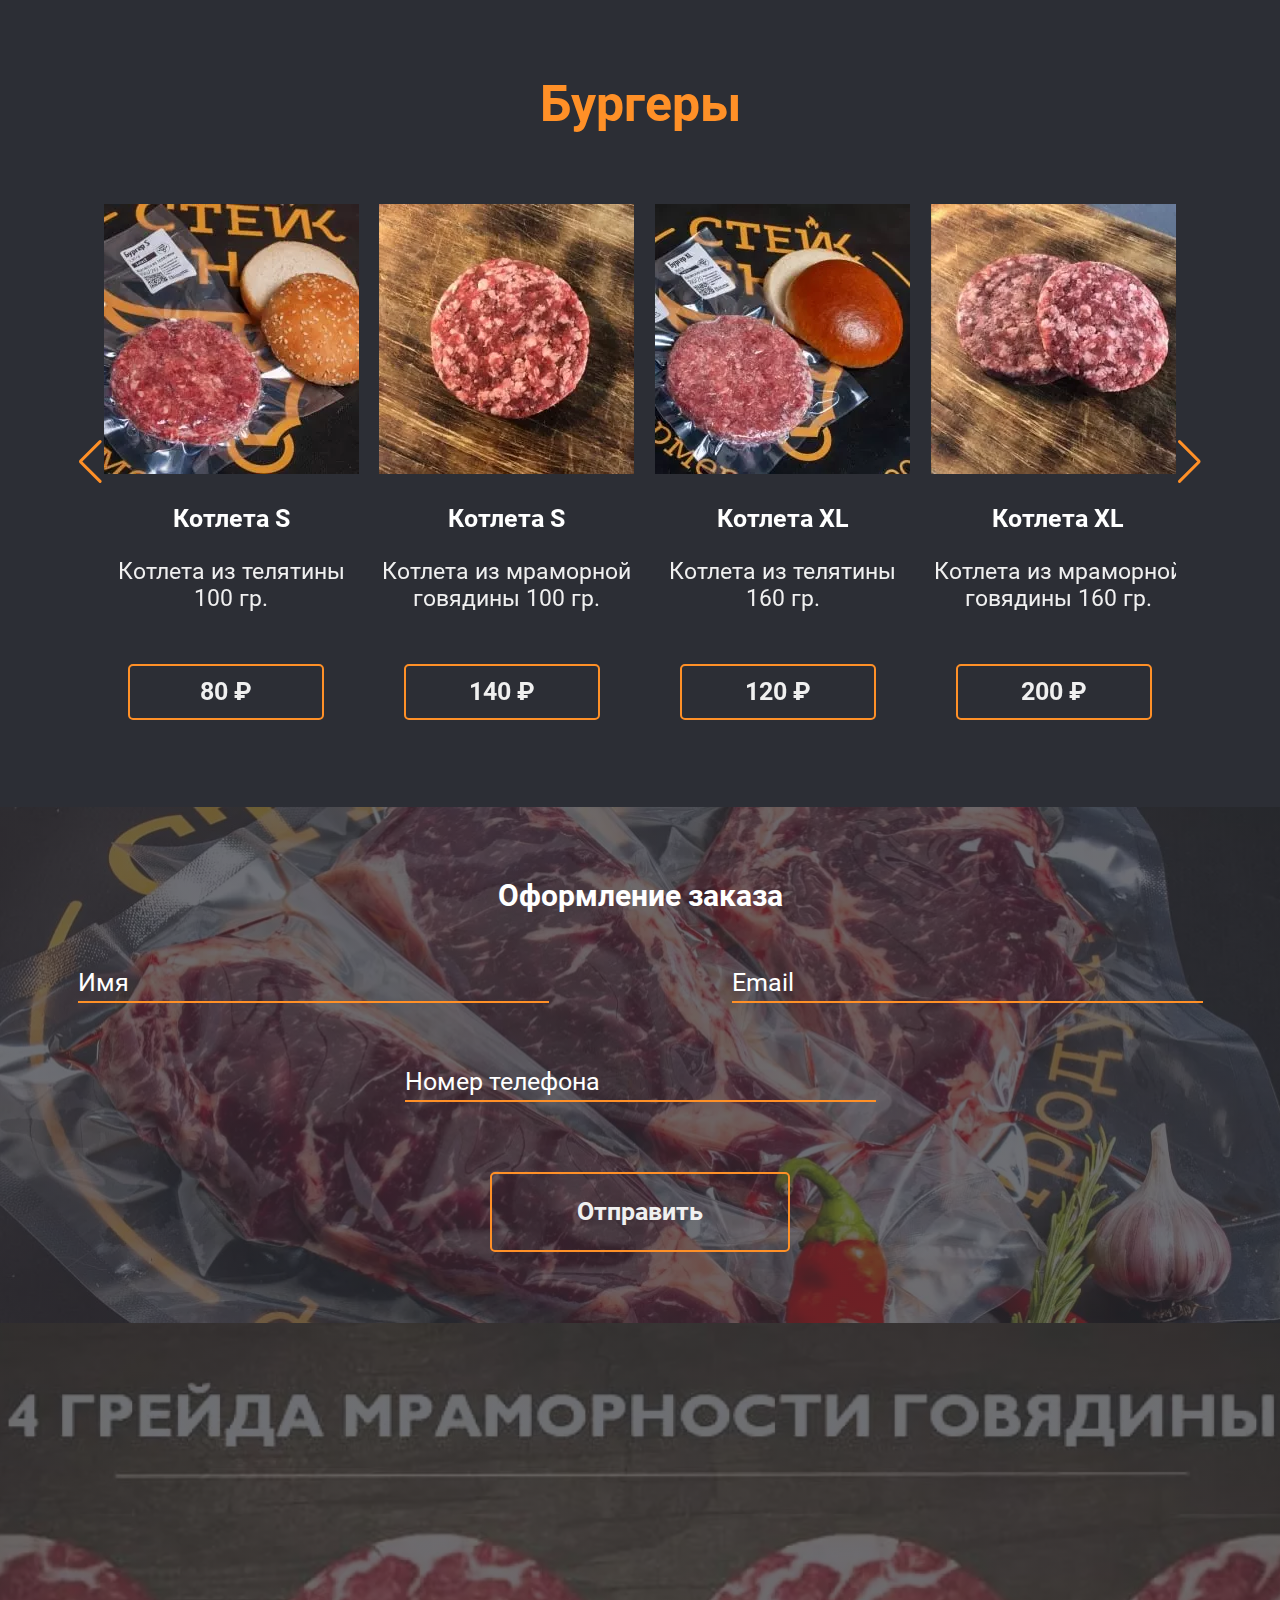
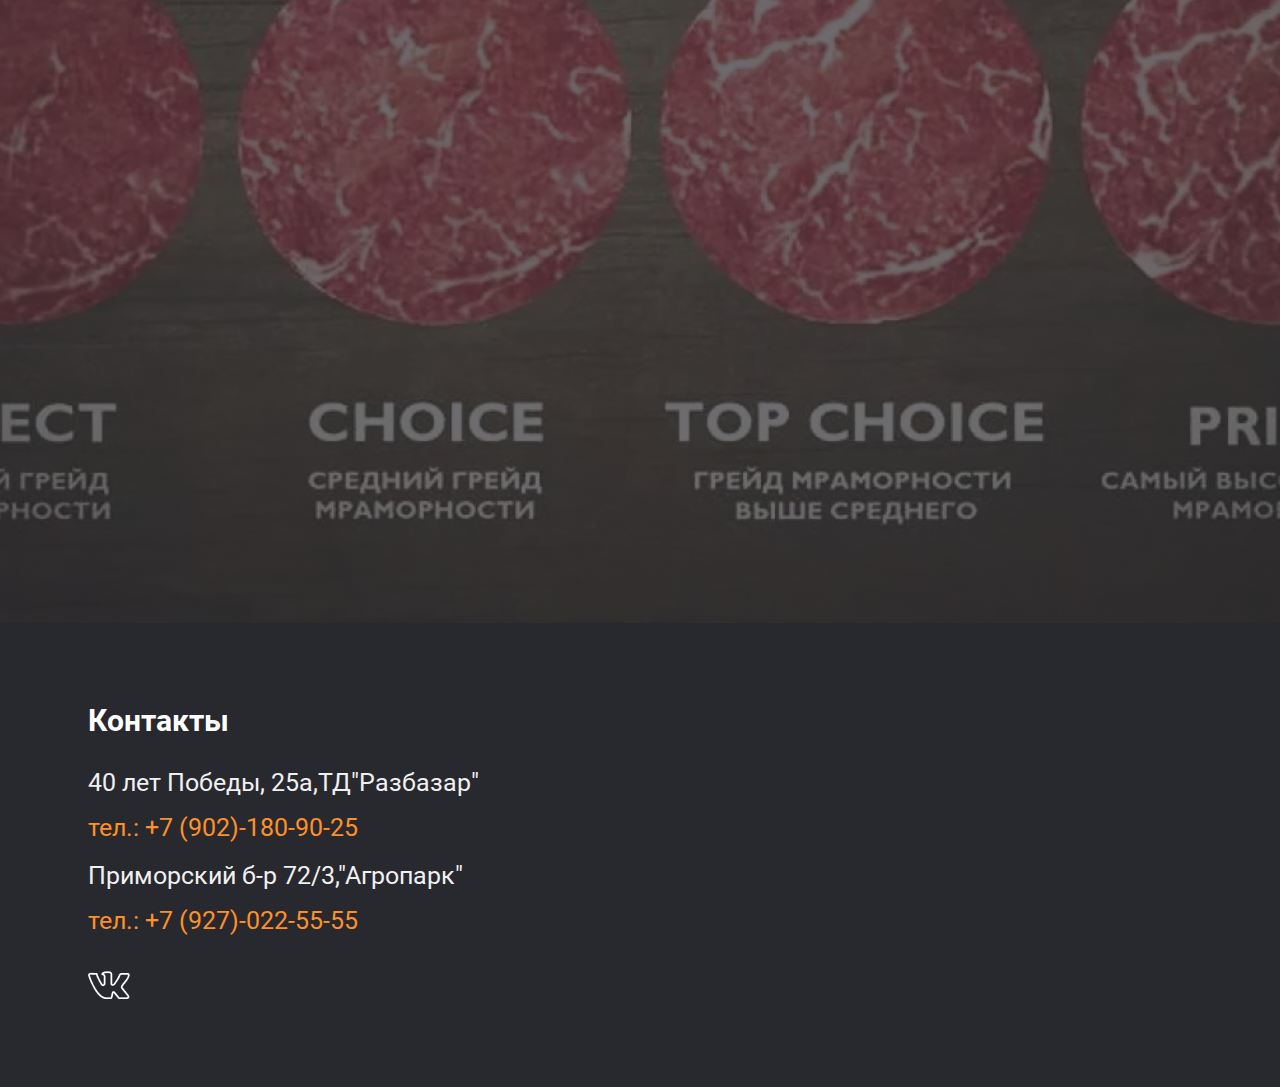
==== commit 05bc38bb: "end" ====
--- a/index.html
+++ b/index.html
@@ -54,9 +54,9 @@
                         <div id="1" class="link">
                             <div class="features-img">
                                 <picture>
-                                    <img srcset="img/Mobile/Minien.jpg 150w, img/Desktop/Minien.jpg 255w"
-                                         sizes="(max-width: 768px) 150px, 255px"
-                                         src="img/Desktop/Minien.jpg" alt="Филе «Миньон»">
+                                    <img srcset="img/Mobile/Minien.webp 150w, img/Desktop/Minien.webp 255w"
+                                         sizes="(max-width: 768px) 150px, 255px"
+                                         src="img/Desktop/Minien.webp" alt="Филе «Миньон»">
                                 </picture>
                             </div>
                             <h2 class="second-header">Филе «Миньон»</h2>
@@ -72,9 +72,9 @@
                         <div id="2" class="link">
                             <div class="features-img">
                                 <picture>
-                                    <img srcset="img/Mobile/Tibon.jpg 150w, img/Desktop/Tibon.jpg 255w"
-                                         sizes="(max-width: 768px) 150px, 255px"
-                                         src="img/Desktop/Tibon.jpg" alt="Стейк «Тибон»">
+                                    <img srcset="img/Mobile/Tibon.webp 150w, img/Desktop/Tibon.webp 255w"
+                                         sizes="(max-width: 768px) 150px, 255px"
+                                         src="img/Desktop/Tibon.webp" alt="Стейк «Тибон»">
                                 </picture>
                             </div>
                             <h2 class="second-header">Стейк «Тибон»</h2>
@@ -91,9 +91,9 @@
                         <div id="3" class="link">
                             <div class="features-img">
                                 <picture>
-                                    <img srcset="img/Mobile/machete.jpg 150w, img/Desktop/machete.jpg 255w"
-                                         sizes="(max-width: 768px) 150px, 255px"
-                                         src="img/Desktop/machete.jpg" alt="Стейк «Мачете»">
+                                    <img srcset="img/Mobile/machete.webp 150w, img/Desktop/machete.webp 255w"
+                                         sizes="(max-width: 768px) 150px, 255px"
+                                         src="img/Desktop/machete.webp" alt="Стейк «Мачете»">
                                 </picture>
                             </div>
                             <h2 class="second-header">Стейк «Мачете»</h2>
@@ -109,9 +109,9 @@
                         <div id="4" class="link">
                             <div class="features-img">
                                 <picture>
-                                    <img srcset="img/Mobile/Flank.jpg 150w, img/Desktop/Flank.jpg 255w"
-                                         sizes="(max-width: 768px) 150px, 255px"
-                                         src="img/Desktop/Flank.jpg" alt="Стейк «Фланк»">
+                                    <img srcset="img/Mobile/Flank.webp 150w, img/Desktop/Flank.webp 255w"
+                                         sizes="(max-width: 768px) 150px, 255px"
+                                         src="img/Desktop/Flank.webp" alt="Стейк «Фланк»">
                                 </picture>
                             </div>
                             <h2 class="second-header">Стейк «Фланк»</h2>
@@ -128,9 +128,9 @@
                         <div id="5" class="link">
                             <div class="features-img">
                                 <picture>
-                                    <img srcset="img/Mobile/Ribay.jpg 150w, img/Desktop/Ribay.jpg 255w"
-                                         sizes="(max-width: 768px) 150px, 255px"
-                                         src="img/Desktop/Ribay.jpg" alt="Стейк «Рибай»">
+                                    <img srcset="img/Mobile/Ribay.webp 150w, img/Desktop/Ribay.webp 255w"
+                                         sizes="(max-width: 768px) 150px, 255px"
+                                         src="img/Desktop/Ribay.webp" alt="Стейк «Рибай»">
                                 </picture>
                             </div>
                             <h2 class="second-header">Стейк «Рибай»</h2>
@@ -146,9 +146,9 @@
                         <div id="6" class="link">
                             <div class="features-img">
                                 <picture>
-                                    <img srcset="img/Mobile/Cowboy.jpg 150w, img/Desktop/Cowboy.jpg 255w"
-                                         sizes="(max-width: 768px) 150px, 255px"
-                                         src="img/Desktop/Cowboy.jpg" alt="Стейк «Ковбой»">
+                                    <img srcset="img/Mobile/Cowboy.webp 150w, img/Desktop/Cowboy.webp 255w"
+                                         sizes="(max-width: 768px) 150px, 255px"
+                                         src="img/Desktop/Cowboy.webp" alt="Стейк «Ковбой»">
                                 </picture>
                             </div>
                             <h2 class="second-header">Стейк «Ковбой»</h2>
@@ -164,9 +164,9 @@
                         <div id="7" class="link">
                             <div class="features-img">
                                 <picture>
-                                    <img srcset="img/Mobile/Tomagavk.jpg 150w, img/Desktop/Tomagavk.jpg 255w"
-                                         sizes="(max-width: 768px) 150px, 255px"
-                                         src="img/Desktop/Tomagavk.jpg" alt="Стейк «Томагавк»">
+                                    <img srcset="img/Mobile/Tomagavk.webp 150w, img/Desktop/Tomagavk.webp 255w"
+                                         sizes="(max-width: 768px) 150px, 255px"
+                                         src="img/Desktop/Tomagavk.webp" alt="Стейк «Томагавк»">
                                 </picture>
                             </div>
                             <h2 class="second-header">Стейк «Томагавк»</h2>
@@ -182,9 +182,9 @@
                         <div id="8" class="link">
                             <div class="features-img">
                                 <picture>
-                                    <img srcset="img/Mobile/Strip.jpg 150w, img/Desktop/Strip.jpg 255w"
-                                         sizes="(max-width: 768px) 150px, 255px"
-                                         src="img/Desktop/Strip.jpg" alt="Стейк «Стриплойн»">
+                                    <img srcset="img/Mobile/Strip.webp 150w, img/Desktop/Strip.webp 255w"
+                                         sizes="(max-width: 768px) 150px, 255px"
+                                         src="img/Desktop/Strip.webp" alt="Стейк «Стриплойн»">
                                 </picture>
                             </div>
                             <h2 class="second-header">Стейк «Стриплойн»</h2>
@@ -200,9 +200,9 @@
                         <div id="9" class="link">
                             <div class="features-img">
                                 <picture>
-                                    <img srcset="img/Mobile/chuck_roll.jpg 150w, img/Desktop/chuck_roll.jpg 255w"
-                                         sizes="(max-width: 768px) 150px, 255px"
-                                         src="img/Desktop/chuck_roll.jpg" alt="Филе «Чак-Ролл»">
+                                    <img srcset="img/Mobile/chuck_roll.webp 150w, img/Desktop/chuck_roll.webp 255w"
+                                         sizes="(max-width: 768px) 150px, 255px"
+                                         src="img/Desktop/chuck_roll.webp" alt="Филе «Чак-Ролл»">
                                 </picture>
                             </div>
                             <h2 class="second-header">Филе «Чак-Ролл»</h2>
@@ -218,9 +218,9 @@
                         <div id="10" class="link">
                             <div class="features-img">
                                 <picture>
-                                    <img srcset="img/Mobile/Top_Blade.jpg 150w, img/Desktop/Top_Blade.jpg 255w"
-                                         sizes="(max-width: 768px) 150px, 255px"
-                                         src="img/Desktop/Top_Blade.jpg" alt="Стейк «Топ-Блейд»">
+                                    <img srcset="img/Mobile/Top_Blade.webp 150w, img/Desktop/Top_Blade.webp 255w"
+                                         sizes="(max-width: 768px) 150px, 255px"
+                                         src="img/Desktop/Top_Blade.webp" alt="Стейк «Топ-Блейд»">
                                 </picture>
                             </div>
                             <h2 class="second-header">Стейк «Топ-Блейд»</h2>
@@ -236,9 +236,9 @@
                         <div id="11" class="link">
                             <div class="features-img">
                                 <picture>
-                                    <img srcset="img/Mobile/mv_Denver.jpg 150w, img/Desktop/Denver.jpg 255w"
-                                         sizes="(max-width: 768px) 150px, 255px"
-                                         src="img/Desktop/Denver.jpg" alt="Стейк «Денвер»">
+                                    <img srcset="img/Mobile/mv_Denver.webp 150w, img/Desktop/Denver.webp 255w"
+                                         sizes="(max-width: 768px) 150px, 255px"
+                                         src="img/Desktop/Denver.webp" alt="Стейк «Денвер»">
                                 </picture>
                             </div>
                             <h2 class="second-header">Стейк «Денвер»</h2>
@@ -255,9 +255,9 @@
                         <div id="12" class="link">
                             <div class="features-img">
                                 <picture>
-                                    <img srcset="img/Mobile/stew.jpg 150w, img/Desktop/stew.jpg 255w"
-                                         sizes="(max-width: 768px) 150px, 255px"
-                                         src="img/Desktop/stew.jpg" alt="Тушенка из телятины">
+                                    <img srcset="img/Mobile/stew.webp 150w, img/Desktop/stew.webp 255w"
+                                         sizes="(max-width: 768px) 150px, 255px"
+                                         src="img/Desktop/stew.webp" alt="Тушенка из телятины">
                                 </picture>
                             </div>
                             <h2 class="second-header">Тушенка из телятины</h2>
@@ -289,9 +289,9 @@
                         <div id="13" class="link">
                             <div class="features-img">
                                 <picture>
-                                    <img srcset="img/Mobile/veal_cutlet_S.jpg 150w, img/Desktop/veal_cutlet_S.jpg 255w"
-                                         sizes="(max-width: 768px) 150px, 255px"
-                                         src="img/Desktop/veal_cutlet_S.jpg" alt="Котлета S">
+                                    <img srcset="img/Mobile/veal_cutlet_S.webp 150w, img/Desktop/veal_cutlet_S.webp 255w"
+                                         sizes="(max-width: 768px) 150px, 255px"
+                                         src="img/Desktop/veal_cutlet_S.webp" alt="Котлета S">
                                 </picture>
                             </div>
                             <h2 class="second-header">Котлета S</h2>
@@ -307,9 +307,9 @@
                         <div id="14" class="link">
                             <div class="features-img">
                                 <picture>
-                                    <img srcset="img/Mobile/beef_cutlet_S.jpg 150w, img/Desktop/beef_cutlet_S.jpg 255w"
-                                         sizes="(max-width: 768px) 150px, 255px"
-                                         src="img/Desktop/beef_cutlet_S.jpg" alt="Котлета S">
+                                    <img srcset="img/Mobile/beef_cutlet_S.webp 150w, img/Desktop/beef_cutlet_S.webp 255w"
+                                         sizes="(max-width: 768px) 150px, 255px"
+                                         src="img/Desktop/beef_cutlet_S.webp" alt="Котлета S">
                                 </picture>
                             </div>
                             <h2 class="second-header">Котлета S</h2>
@@ -325,9 +325,9 @@
                         <div id="15" class="link">
                             <div class="features-img">
                                 <picture>
-                                    <img srcset="img/Mobile/veal_cutlet_XL.jpg 150w, img/Desktop/veal_cutlet_XL.jpg 255w"
-                                         sizes="(max-width: 768px) 150px, 255px"
-                                         src="img/Desktop/veal_cutlet_XL.jpg" alt="Котлета XL">
+                                    <img srcset="img/Mobile/veal_cutlet_XL.webp 150w, img/Desktop/veal_cutlet_XL.webp 255w"
+                                         sizes="(max-width: 768px) 150px, 255px"
+                                         src="img/Desktop/veal_cutlet_XL.webp" alt="Котлета XL">
                                 </picture>
                             </div>
                             <h2 class="second-header">Котлета XL</h2>
@@ -343,9 +343,9 @@
                         <div id="16" class="link">
                             <div class="features-img">
                                 <picture>
-                                    <img srcset="img/Mobile/beef_cutlet_XL.jpg 150w, img/Desktop/beef_cutlet_XL.jpg 255w"
-                                         sizes="(max-width: 768px) 150px, 255px"
-                                         src="img/Desktop/beef_cutlet_XL.jpg" alt="Котлета XL">
+                                    <img srcset="img/Mobile/beef_cutlet_XL.webp 150w, img/Desktop/beef_cutlet_XL.webp 255w"
+                                         sizes="(max-width: 768px) 150px, 255px"
+                                         src="img/Desktop/beef_cutlet_XL.webp" alt="Котлета XL">
                                 </picture>
                             </div>
                             <h2 class="second-header">Котлета XL</h2>
@@ -361,9 +361,9 @@
                         <div id="17" class="link">
                             <div class="features-img">
                                 <picture>
-                                    <img srcset="img/Mobile/bun.jpg 150w, img/Desktop/bun.jpg 255w"
-                                         sizes="(max-width: 768px) 150px, 255px"
-                                         src="img/Desktop/bun.jpg" alt="Булка S">
+                                    <img srcset="img/Mobile/bun.webp 150w, img/Desktop/bun.webp 255w"
+                                         sizes="(max-width: 768px) 150px, 255px"
+                                         src="img/Desktop/bun.webp" alt="Булка S">
                                 </picture>
                             </div>
                             <h2 class="second-header">Булка S</h2>
@@ -379,9 +379,9 @@
                         <div id="18" class="link">
                             <div class="features-img">
                                 <picture>
-                                    <img srcset="img/Mobile/bun_XL.jpg 150w, img/Desktop/bun_XL.jpg 255w"
-                                         sizes="(max-width: 768px) 150px, 255px"
-                                         src="img/Desktop/bun_XL.jpg" alt="Булка XL">
+                                    <img srcset="img/Mobile/bun_XL.webp 150w, img/Desktop/bun_XL.webp 255w"
+                                         sizes="(max-width: 768px) 150px, 255px"
+                                         src="img/Desktop/bun_XL.webp" alt="Булка XL">
                                 </picture>
                             </div>
                             <h2 class="second-header">Булка XL</h2>
@@ -483,8 +483,8 @@
         <!-- Тело окна  -->
         <div class="popup-body">
             <picture>
-                <source srcset="img/popup_mv/mv_Minien.jpg" media="(max-width: 768px)">
-                <img src="img/popup/Minien.jpg" alt="Филе «Миньон»">
+                <source srcset="img/popup_mv/mv_Minien.webp" media="(max-width: 768px)">
+                <img src="img/popup/Minien.webp" alt="Филе «Миньон»">
             </picture>
             <div class="description">
                 <span>
@@ -530,8 +530,8 @@
         <!-- Тело окна  -->
         <div class="popup-body">
             <picture>
-                <source srcset="img/popup_mv/Tibon.jpg" media="(max-width: 768px)">
-                <img src="img/popup/Tibon.jpg" alt="Стейк «Тибон», 1 кг">
+                <source srcset="img/popup_mv/Tibon.webp" media="(max-width: 768px)">
+                <img src="img/popup/Tibon.webp" alt="Стейк «Тибон», 1 кг">
             </picture>
             <div class="description">
                 <span>
@@ -569,8 +569,8 @@
         <!-- Тело окна  -->
         <div class="popup-body">
             <picture>
-                <source srcset="img/popup_mv/machete.jpg" media="(max-width: 768px)">
-                <img src="img/popup/machete.jpg" alt="Стейк «Мачете», 1 кг">
+                <source srcset="img/popup_mv/machete.webp" media="(max-width: 768px)">
+                <img src="img/popup/machete.webp" alt="Стейк «Мачете», 1 кг">
             </picture>
             <div class="description">
                 <span>
@@ -605,8 +605,8 @@
         <!-- Тело окна  -->
         <div class="popup-body">
             <picture>
-                <source srcset="img/popup_mv/Flank.jpg" media="(max-width: 768px)">
-                <img src="img/popup/Flank.jpg" alt="Стейк «Фланк», 1 кг">
+                <source srcset="img/popup_mv/Flank.webp" media="(max-width: 768px)">
+                <img src="img/popup/Flank.webp" alt="Стейк «Фланк», 1 кг">
             </picture>
             <div class="description">
                 <span>
@@ -642,8 +642,8 @@
         <!-- Тело окна  -->
         <div class="popup-body">
             <picture>
-                <source srcset="img/popup_mv/Ribay.jpg" media="(max-width: 768px)">
-                <img src="img/popup/Ribay.jpg" alt="Стейк «Рибай», 1 кг">
+                <source srcset="img/popup_mv/Ribay.webp" media="(max-width: 768px)">
+                <img src="img/popup/Ribay.webp" alt="Стейк «Рибай», 1 кг">
             </picture>
             <div class="description">
                 <span>
@@ -680,8 +680,8 @@
         <!-- Тело окна  -->
         <div class="popup-body">
             <picture>
-                <source srcset="img/popup_mv/Cowboy.jpg" media="(max-width: 768px)">
-                <img src="img/popup/Cowboy.jpg" alt="Стейк «Ковбой», 1 кг">
+                <source srcset="img/popup_mv/Cowboy.webp" media="(max-width: 768px)">
+                <img src="img/popup/Cowboy.webp" alt="Стейк «Ковбой», 1 кг">
             </picture>
             <div class="description">
                 <span>
@@ -716,8 +716,8 @@
         <!-- Тело окна  -->
         <div class="popup-body">
             <picture>
-                <source srcset="img/popup_mv/Tomagavk.jpg" media="(max-width: 768px)">
-                <img src="img/popup/Tomagavk.jpg" alt="Стейк «Томагавк», 1 кг">
+                <source srcset="img/popup_mv/Tomagavk.webp" media="(max-width: 768px)">
+                <img src="img/popup/Tomagavk.webp" alt="Стейк «Томагавк», 1 кг">
             </picture>
             <div class="description">
                 <span>
@@ -749,8 +749,8 @@
         <!-- Тело окна  -->
         <div class="popup-body">
             <picture>
-                <source srcset="img/popup_mv/Strip.jpg" media="(max-width: 768px)">
-                <img src="img/popup/Strip.jpg" alt="Стейк «Стриплойн», 1 кг">
+                <source srcset="img/popup_mv/Strip.webp" media="(max-width: 768px)">
+                <img src="img/popup/Strip.webp" alt="Стейк «Стриплойн», 1 кг">
             </picture>
             <div class="description">
                 <span>
@@ -786,8 +786,8 @@
         <!-- Тело окна  -->
         <div class="popup-body">
             <picture>
-                <source srcset="img/popup_mv/chuck_roll.jpg" media="(max-width: 768px)">
-                <img src="img/popup/chuck_roll.jpg" alt="Стейк «Чак-Ролл», 1 кг">
+                <source srcset="img/popup_mv/chuck_roll.webp" media="(max-width: 768px)">
+                <img src="img/popup/chuck_roll.webp" alt="Стейк «Чак-Ролл», 1 кг">
             </picture>
             <div class="description">
                 <span>
@@ -821,8 +821,8 @@
         <!-- Тело окна  -->
         <div class="popup-body">
             <picture>
-                <source srcset="img/popup_mv/Top_Blade.jpg" media="(max-width: 768px)">
-                <img src="img/popup/Top_Blade.jpg" alt="Стейк «Топ-Блейд», 1 кг">
+                <source srcset="img/popup_mv/Top_Blade.webp" media="(max-width: 768px)">
+                <img src="img/popup/Top_Blade.webp" alt="Стейк «Топ-Блейд», 1 кг">
             </picture>
             <div class="description">
                 <span>
@@ -859,8 +859,8 @@
         <!-- Тело окна  -->
         <div class="popup-body">
             <picture>
-                <source srcset="img/popup_mv/Denver.jpg" media="(max-width: 768px)">
-                <img src="img/popup/Denver.jpg" alt="Стейк «Денвер», 1 кг">
+                <source srcset="img/popup_mv/Denver.webp" media="(max-width: 768px)">
+                <img src="img/popup/Denver.webp" alt="Стейк «Денвер», 1 кг">
             </picture>
             <div class="description">
                 <span>
@@ -894,8 +894,8 @@
         <!-- Тело окна  -->
         <div class="popup-body">
             <picture>
-                <source srcset="img/popup_mv/stew.jpg" media="(max-width: 768px)">
-                <img src="img/popup/stew.jpg" alt="Тушёнка из телятины">
+                <source srcset="img/popup_mv/stew.webp" media="(max-width: 768px)">
+                <img src="img/popup/stew.webp" alt="Тушёнка из телятины">
             </picture>
             <div class="description">
                 <span>
@@ -921,8 +921,8 @@
         <!-- Тело окна  -->
         <div class="popup-body">
             <picture>
-                <source srcset="img/popup_mv/veal_cutlet_XL.jpg" media="(max-width: 768px)">
-                <img src="img/popup/veal_cutlet_XL.jpg" alt="Котлета XL из телятины, 160 гр">
+                <source srcset="img/popup_mv/veal_cutlet_XL.webp" media="(max-width: 768px)">
+                <img src="img/popup/veal_cutlet_XL.webp" alt="Котлета XL из телятины, 160 гр">
             </picture>
             <div class="description">
                 <span>
@@ -948,8 +948,8 @@
         <!-- Тело окна  -->
         <div class="popup-body">
             <picture>
-                <source srcset="img/popup_mv/beef_cutlet_XL.jpg" media="(max-width: 768px)">
-                <img src="img/popup/beef_cutlet_XL.jpg" alt="Котлета XL из мраморной говядины, 160 гр">
+                <source srcset="img/popup_mv/beef_cutlet_XL.webp" media="(max-width: 768px)">
+                <img src="img/popup/beef_cutlet_XL.webp" alt="Котлета XL из мраморной говядины, 160 гр">
             </picture>
             <div class="description">
                 <span>
@@ -975,8 +975,8 @@
         <!-- Тело окна  -->
         <div class="popup-body">
             <picture>
-                <source srcset="img/popup_mv/bun_S.jpg" media="(max-width: 768px)">
-                <img src="img/popup/bun_S.jpg" alt="Булка S">
+                <source srcset="img/popup_mv/bun_S.webp" media="(max-width: 768px)">
+                <img src="img/popup/bun_S.webp" alt="Булка S">
             </picture>
             <div class="description">
                 <span>
@@ -994,16 +994,16 @@
             <!-- Кнопка закрыть  -->
             <div class="close16">
                 <picture>
-                    <source srcset="img/popup_mv/close.jpg" media="(max-width: 768px)">
-                    <img src="img/popup/close.jpg" alt="Close">
-                </picture>
-            </div>
-        </div>
-        <!-- Тело окна  -->
-        <div class="popup-body">
-            <picture>
-                <source srcset="img/popup_mv/bun_XL.png" media="(max-width: 768px)">
-                <img src="img/popup/bun_XL.png" alt="Булка XL">
+                    <source srcset="img/popup_mv/close.png" media="(max-width: 768px)">
+                    <img src="img/popup/close.png" alt="Close">
+                </picture>
+            </div>
+        </div>
+        <!-- Тело окна  -->
+        <div class="popup-body">
+            <picture>
+                <source srcset="img/popup_mv/bun_XL.webp" media="(max-width: 768px)">
+                <img src="img/popup/bun_XL.webp" alt="Булка XL">
             </picture>
             <div class="description">
                 <span>
@@ -1021,16 +1021,16 @@
             <!-- Кнопка закрыть  -->
             <div class="close17">
                 <picture>
-                    <source srcset="img/popup_mv/close.jpg" media="(max-width: 768px)">
-                    <img src="img/popup/close.jpg" alt="Close">
-                </picture>
-            </div>
-        </div>
-        <!-- Тело окна  -->
-        <div class="popup-body">
-            <picture>
-                <source srcset="img/popup_mv/veal_cutlet_S.png" media="(max-width: 768px)">
-                <img src="img/popup/veal_cutlet_S.png" alt="Котлета S из телятины, 100 гр">
+                    <source srcset="img/popup_mv/close.png" media="(max-width: 768px)">
+                    <img src="img/popup/close.png" alt="Close">
+                </picture>
+            </div>
+        </div>
+        <!-- Тело окна  -->
+        <div class="popup-body">
+            <picture>
+                <source srcset="img/popup_mv/veal_cutlet_S.webp" media="(max-width: 768px)">
+                <img src="img/popup/veal_cutlet_S.webp" alt="Котлета S из телятины, 100 гр">
             </picture>
             <div class="description">
                 <span>
@@ -1048,16 +1048,16 @@
             <!-- Кнопка закрыть  -->
             <div class="close18">
                 <picture>
-                    <source srcset="img/popup_mv/close.jpg" media="(max-width: 768px)">
-                    <img src="img/popup/close.jpg" alt="Close">
-                </picture>
-            </div>
-        </div>
-        <!-- Тело окна  -->
-        <div class="popup-body">
-            <picture>
-                <source srcset="img/popup_mv/beef_cutlet_S.png" media="(max-width: 768px)">
-                <img src="img/popup/beef_cutlet_S.png" alt="Котлета S из мраморной говядины, 100 гр">
+                    <source srcset="img/popup_mv/close.png" media="(max-width: 768px)">
+                    <img src="img/popup/close.png" alt="Close">
+                </picture>
+            </div>
+        </div>
+        <!-- Тело окна  -->
+        <div class="popup-body">
+            <picture>
+                <source srcset="img/popup_mv/beef_cutlet_S.webp" media="(max-width: 768px)">
+                <img src="img/popup/beef_cutlet_S.webp" alt="Котлета S из мраморной говядины, 100 гр">
             </picture>
             <div class="description">
                 <span>
--- a/css/style.css
+++ b/css/style.css
@@ -69,7 +69,7 @@
 .main {
   padding: 2.3rem 0 21rem;
   text-align: center;
-  background: linear-gradient(#2C2E358F, #2C2E358F), url(../img/main_bg.jpg) center center no-repeat;
+  background: linear-gradient(#2C2E358F, #2C2E358F), url(../img/main_bg.webp) center center no-repeat;
   background-size: auto, cover;
 }
 .main .container button {
@@ -158,7 +158,7 @@
 }
 .order {
   margin-top: -1px;
-  background: linear-gradient(rgba(44, 46, 53, 0.69), rgba(44, 46, 53, 0.69)), url(../img/section3_bg.jpg) center center no-repeat;
+  background: linear-gradient(rgba(44, 46, 53, 0.69), rgba(44, 46, 53, 0.69)), url(../img/section3_bg.webp) center center no-repeat;
   background-size: auto, cover;
   padding-top: 7.1rem;
   padding-bottom: 7.1rem;
@@ -197,7 +197,7 @@
   width: 30rem;
 }
 .grays-marbling {
-  background: linear-gradient(rgba(44, 46, 53, 0.69), rgba(44, 46, 53, 0.69)), url(../img/section4_bg.jpg) center no-repeat;
+  background: linear-gradient(rgba(44, 46, 53, 0.69), rgba(44, 46, 53, 0.69)), url(../img/section4_bg.webp) center no-repeat;
   background-size: cover;
   width: 100%;
   height: 90rem;
